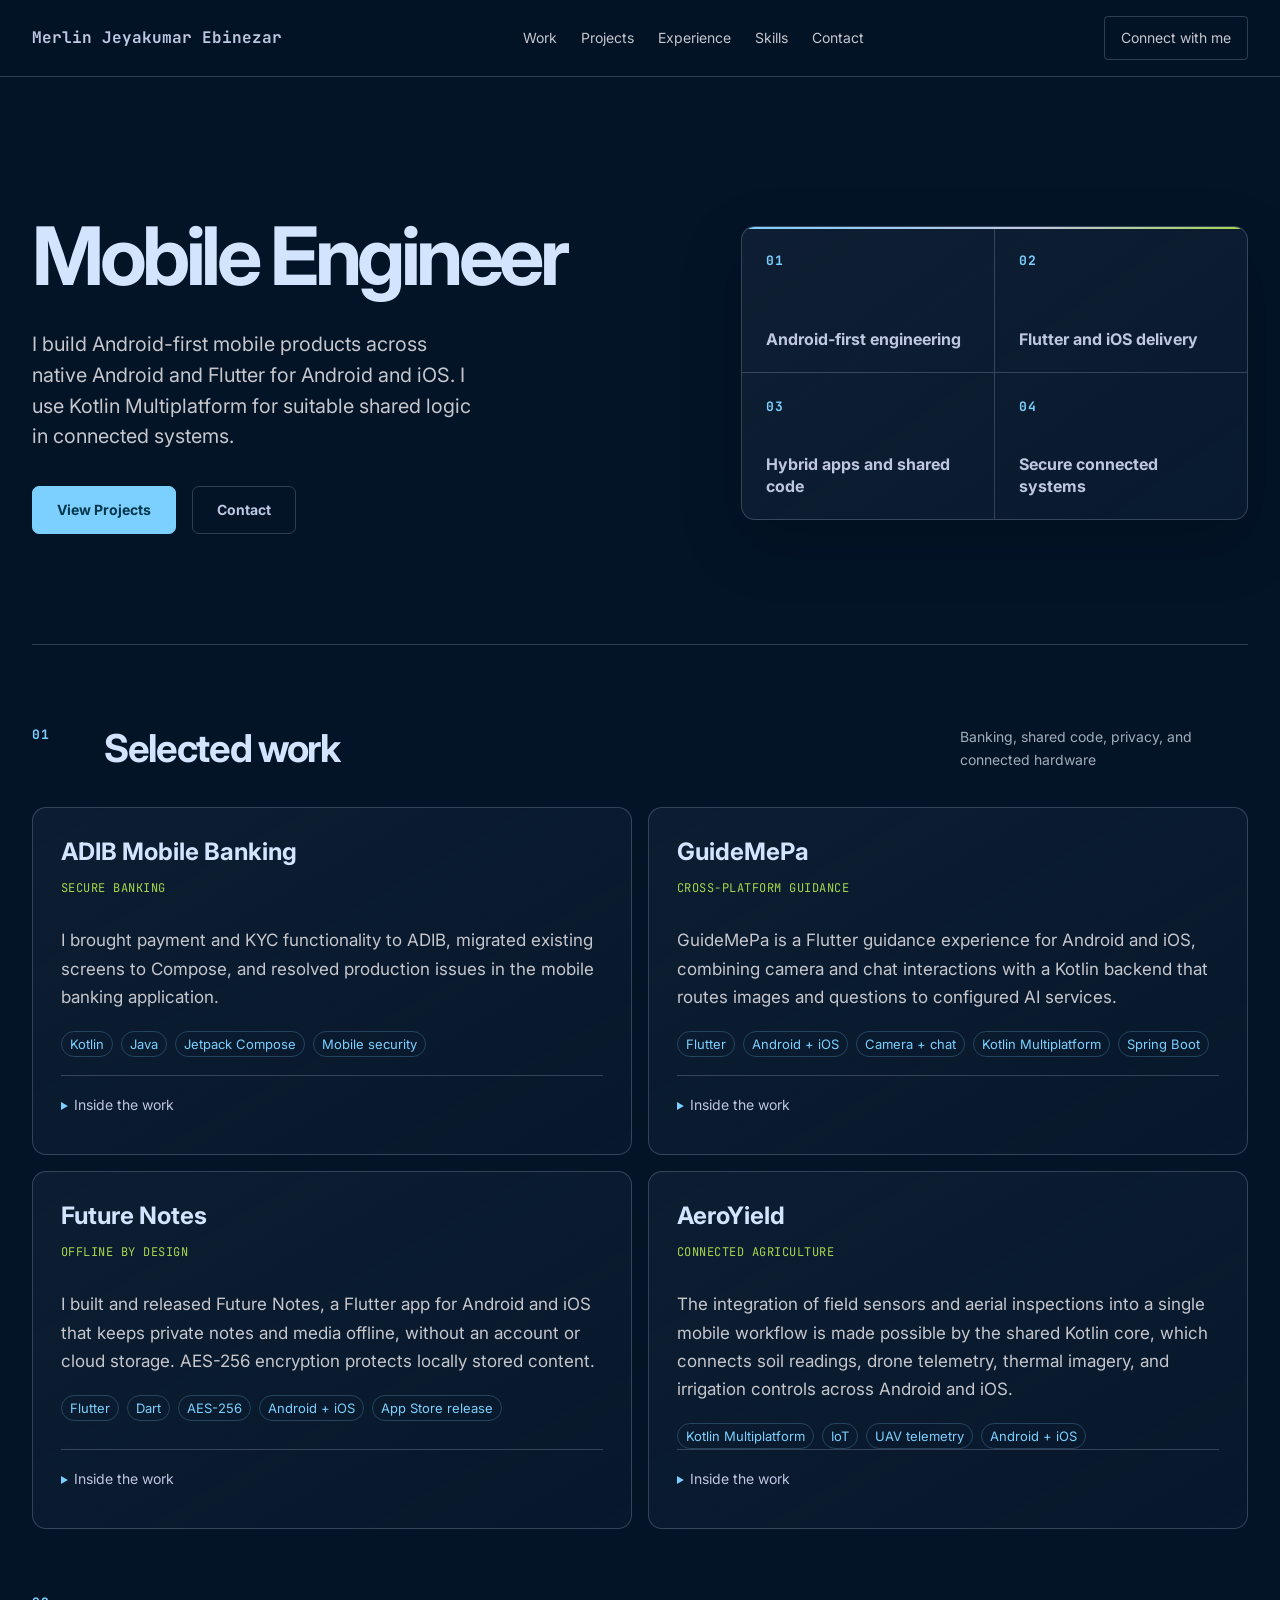
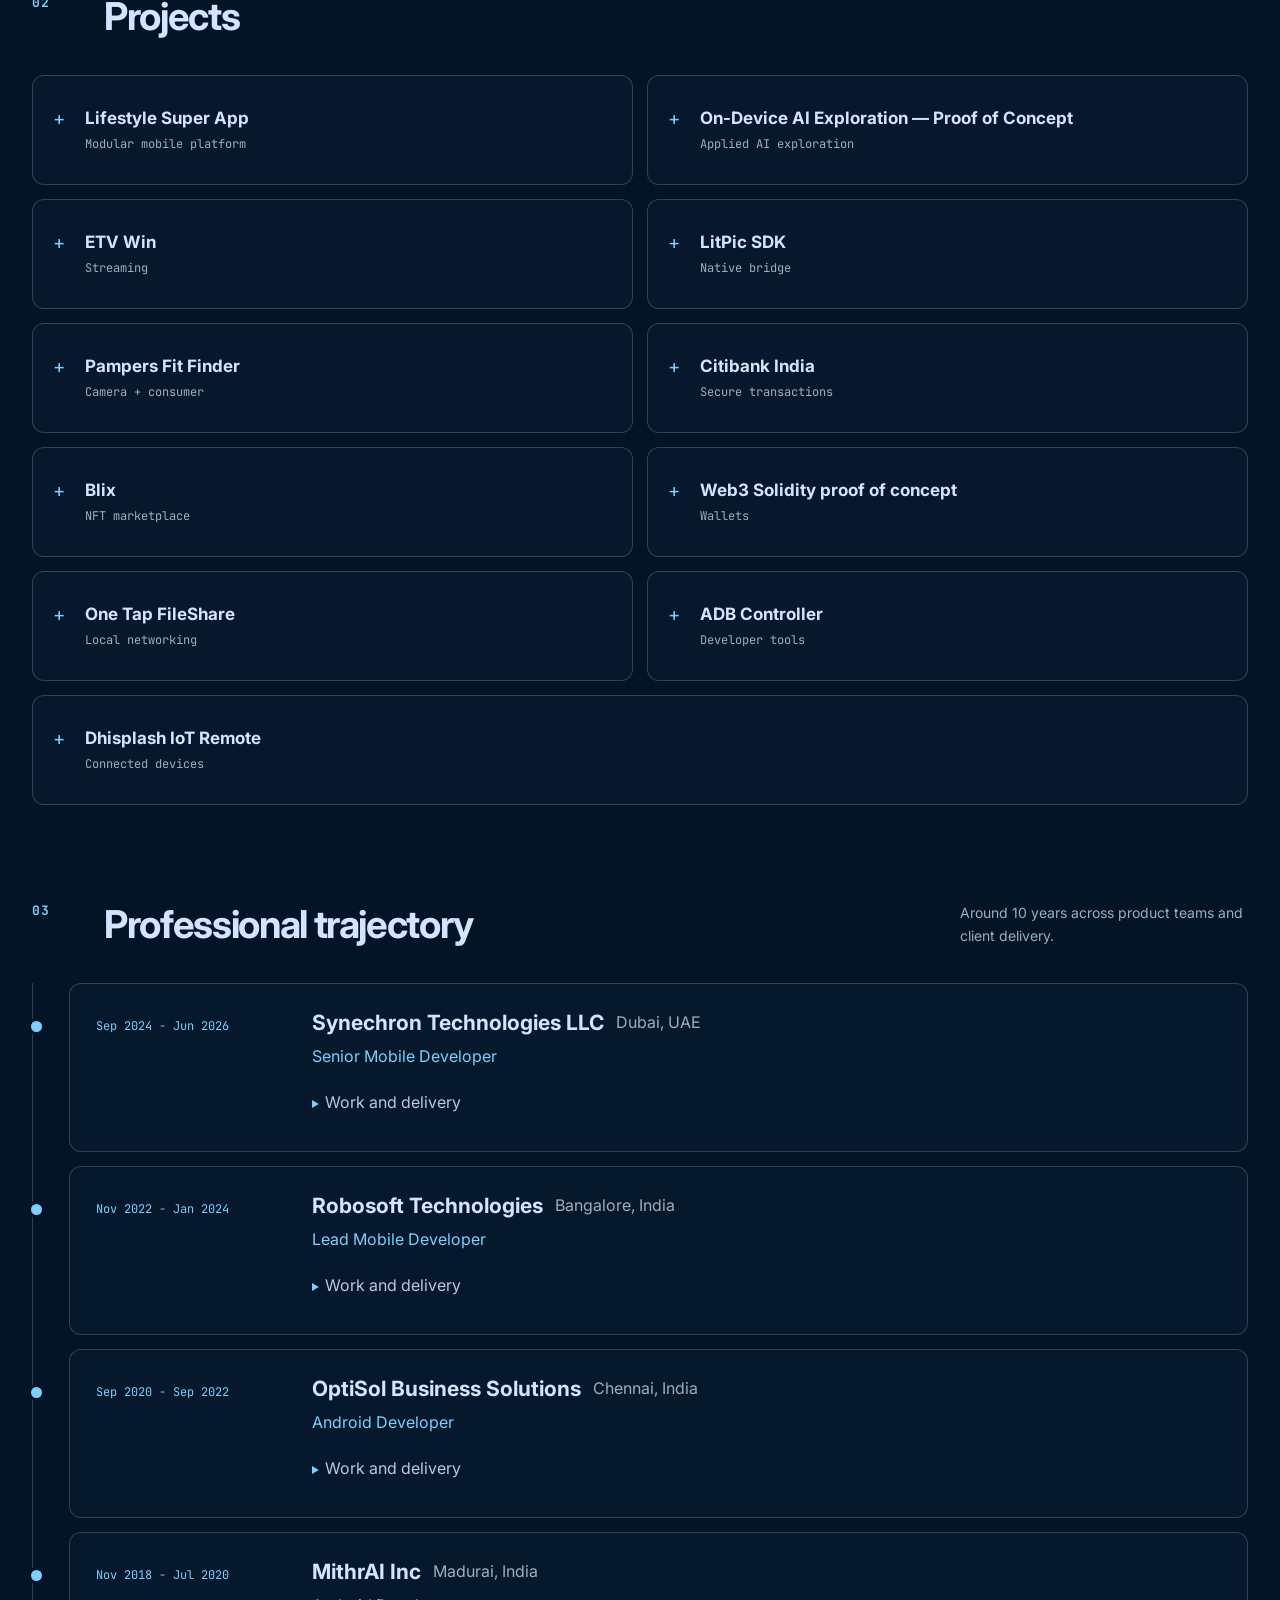
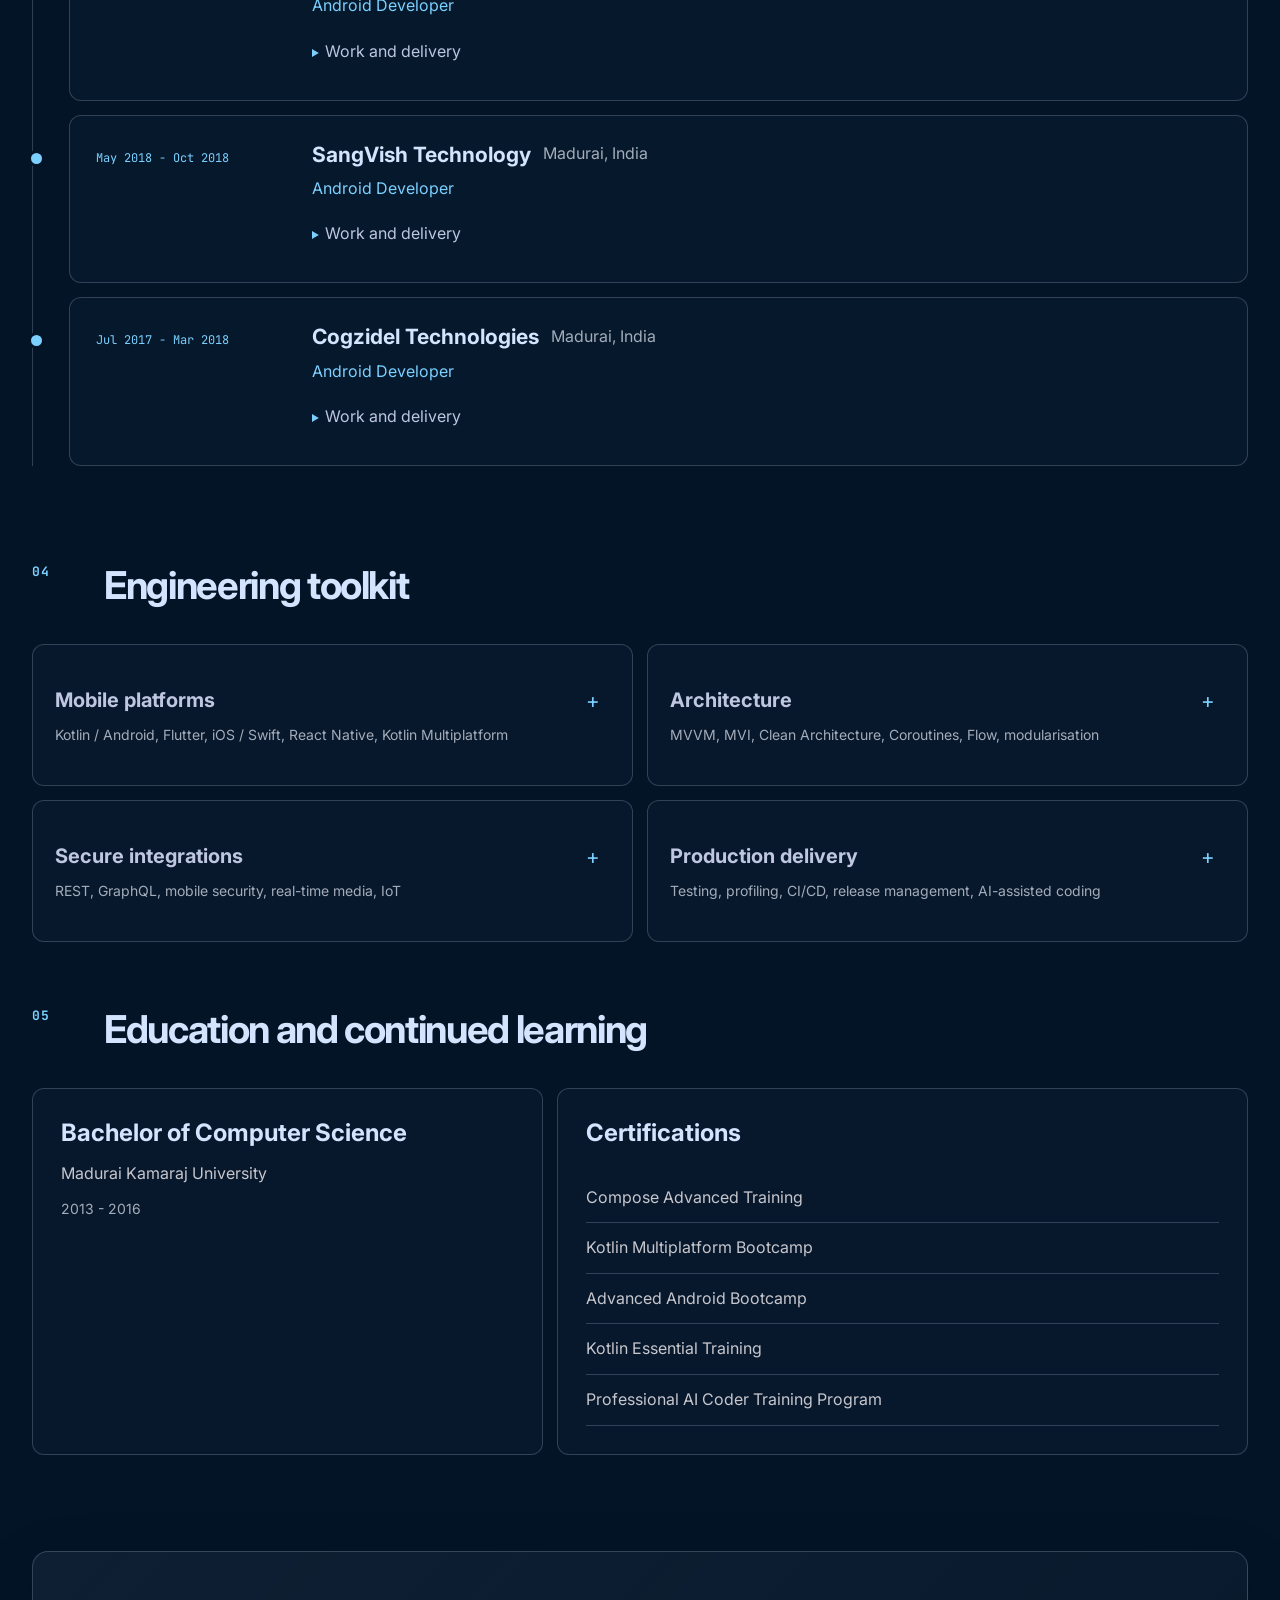
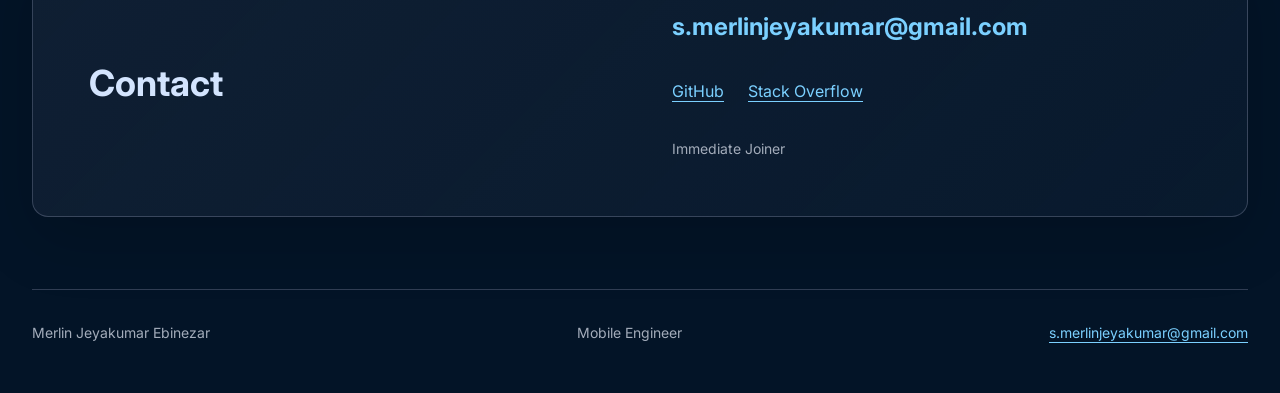
==== index.html @ ec5071bf "Update public email and KMP profile" ====
<!DOCTYPE html>
<html lang="en">
<head>
  <meta charset="UTF-8">
  <meta name="viewport" content="width=device-width, initial-scale=1.0">
  <meta name="description" content="Merlin Jeyakumar Ebinezar, Mobile Engineer. I build Android-first mobile products across native Android and Flutter for Android and iOS. I use Kotlin Multiplatform for suitable shared logic in connected systems.">
  <meta name="author" content="Merlin Jeyakumar Ebinezar">
  <meta property="og:type" content="profile">
  <meta property="og:title" content="Merlin Jeyakumar Ebinezar | Mobile Engineer">
  <meta property="og:description" content="Merlin Jeyakumar Ebinezar, Mobile Engineer. I build Android-first mobile products across native Android and Flutter for Android and iOS. I use Kotlin Multiplatform for suitable shared logic in connected systems.">
  <meta property="og:url" content="https://www.jeyk.dev/">
  <meta name="twitter:card" content="summary">
  <meta name="twitter:title" content="Merlin Jeyakumar Ebinezar | Mobile Engineer">
  <meta name="twitter:description" content="Merlin Jeyakumar Ebinezar, Mobile Engineer. I build Android-first mobile products across native Android and Flutter for Android and iOS. I use Kotlin Multiplatform for suitable shared logic in connected systems.">
  <link rel="canonical" href="https://www.jeyk.dev/">
  <title>Merlin Jeyakumar Ebinezar | Mobile Engineer</title>
  <script type="application/ld+json">
    {
      "@context": "https://schema.org",
      "@type": "Person",
      "name": "Merlin Jeyakumar Ebinezar",
      "jobTitle": "Mobile Engineer",
      "email": "mailto:s.merlinjeyakumar@gmail.com",
      "url": "https://www.jeyk.dev/",
      "sameAs": ["https://github.com/merlinJeyakumar"]
    }
  </script>
  <link rel="preconnect" href="https://fonts.googleapis.com">
  <link rel="preconnect" href="https://fonts.gstatic.com" crossorigin>
  <link href="https://fonts.googleapis.com/css2?family=Inter:wght@400;700&family=JetBrains+Mono:wght@400;700&display=swap" rel="stylesheet">
  <link rel="stylesheet" href="styles.css">
  <script src="site.js" defer></script>
</head>
<body>
  <a class="skip-link" href="#top">Skip to content</a>
  <header class="topbar">
    <div class="container topbar-inner">
      <a class="wordmark" href="#top" aria-label="Merlin Jeyakumar Ebinezar, home">Merlin Jeyakumar Ebinezar</a>
      <nav class="primary-nav" aria-label="Primary navigation">
        <a href="#systems">Work</a><a href="#more-work">Projects</a><a href="#work">Experience</a><a href="#skills">Skills</a><a href="#contact">Contact</a>
      </nav>
      <a class="nav-action" href="mailto:s.merlinjeyakumar@gmail.com">Connect with me</a>
      <details class="mobile-menu">
        <summary>Menu</summary>
        <nav aria-label="Mobile navigation">
          <a href="#systems">Work</a><a href="#more-work">Projects</a><a href="#work">Experience</a><a href="#skills">Skills</a><a href="#contact">Contact</a>
        </nav>
      </details>
    </div>
  </header>
  <main id="top" class="container">
    <section class="hero" aria-labelledby="hero-title">
      <div class="hero-copy" data-reveal>
        <h1 id="hero-title">Mobile Engineer</h1>
        <p class="lead" data-copy="hero">I build Android-first mobile products across native Android and Flutter for Android and iOS. I use Kotlin Multiplatform for suitable shared logic in connected systems.</p>
        <div class="hero-actions"><a class="button primary" href="#systems">View Projects</a><a class="button quiet" href="#contact">Contact</a></div>
      </div>
      <aside class="hero-rail" aria-label="Professional focus" data-reveal>
        <h2 class="sr-only">Professional focus</h2>
        <div class="focus-item"><span class="focus-index" aria-hidden="true">01</span><span>Android-first engineering</span></div>
        <div class="focus-item"><span class="focus-index" aria-hidden="true">02</span><span>Flutter and iOS delivery</span></div>
        <div class="focus-item"><span class="focus-index" aria-hidden="true">03</span><span>Hybrid apps and shared code</span></div>
        <div class="focus-item"><span class="focus-index" aria-hidden="true">04</span><span>Secure connected systems</span></div>
      </aside>
    </section>

    <section class="section" id="systems" aria-labelledby="selected-title">
      <div class="section-heading" data-reveal><span class="section-number" aria-hidden="true">01</span><div class="section-title"><h2 id="selected-title">Selected work</h2><p>Banking, shared code, privacy, and connected hardware</p></div></div>
      <div class="stories">
        <article class="story" id="adib" data-reveal>
          <div class="story-heading"><h3>ADIB Mobile Banking</h3><span class="project-kind">Secure banking</span></div>
          <div class="story-body">
            <p data-copy="adib">I brought payment and KYC functionality to ADIB, migrated existing screens to Compose, and resolved production issues in the mobile banking application.</p>
            <ul class="tags" aria-label="ADIB technologies"><li>Kotlin</li><li>Java</li><li>Jetpack Compose</li><li>Mobile security</li></ul>
            <details class="story-details"><summary>Inside the work</summary><div class="detail-body"><p data-copy="adibDetail">My responsibilities encompassed authentication, identity verification, crash analysis, memory investigation, device-specific debugging, code reviews and modularisation decisions, fixing build issues, and coordinating releases with product, QA, security, client teams.</p><p class="recognition">ADIB Alpha Squad Top Squad 2024/2025<br>Shield Award - Best Achiever</p></div></details>
          </div>
        </article>
        <article class="story" id="guidemepa" data-reveal>
          <div class="story-heading"><h3>GuideMePa</h3><span class="project-kind">Cross-platform guidance</span></div>
          <div class="story-body">
            <p data-copy="guide">GuideMePa is a Flutter guidance experience for Android and iOS, combining camera and chat interactions with a Kotlin backend that routes images and questions to configured AI services.</p>
            <ul class="tags" aria-label="GuideMePa technologies"><li>Flutter</li><li>Android + iOS</li><li>Camera + chat</li><li>Kotlin Multiplatform</li><li>Spring Boot</li></ul>
            <details class="story-details"><summary>Inside the work</summary><div class="detail-body"><p data-copy="guideDetail">The Flutter app supports camera and chat flows across Android and iOS. Kotlin Multiplatform is used for suitable shared logic, while Spring Boot services coordinate configured AI integrations.</p></div></details>
          </div>
        </article>
        <article class="story" id="future-notes" data-reveal>
          <div class="story-heading"><h3>Future Notes</h3><span class="project-kind">Offline by design</span></div>
          <div class="story-body">
            <p data-copy="notes">I built and released Future Notes, a Flutter app for Android and iOS that keeps private notes and media offline, without an account or cloud storage. AES-256 encryption protects locally stored content.</p>
            <ul class="tags" aria-label="Future Notes technologies"><li>Flutter</li><li>Dart</li><li>AES-256</li><li>Android + iOS</li><li>App Store release</li></ul>
            <details class="story-details"><summary>Inside the work</summary><div class="detail-body"><p data-copy="notesDetail">Future Notes was released through the App Store and keeps content on the device without cloud storage or sign-in. The work included Android and iOS builds, native integration, local data handling, and an encrypted-media experience for personal content.</p><a href="https://github.com/merlinJeyakumar/future-notes">View source</a></div></details>
          </div>
        </article>
        <article class="story" id="aeroyield" data-reveal>
          <div class="story-heading"><h3>AeroYield</h3><span class="project-kind">Connected agriculture</span></div>
          <div class="story-body">
            <p data-copy="aero">The integration of field sensors and aerial inspections into a single mobile workflow is made possible by the shared Kotlin core, which connects soil readings, drone telemetry, thermal imagery, and irrigation controls across Android and iOS.</p>
            <ul class="tags" aria-label="AeroYield technologies"><li>Kotlin Multiplatform</li><li>IoT</li><li>UAV telemetry</li><li>Android + iOS</li></ul>
            <details class="story-details"><summary>Inside the work</summary><div class="detail-body"><p data-copy="aeroDetail">I combined drone telemetry and field-sensor data into a shared mobile core that can be used for aerial inspections and irrigation controls.</p></div></details>
          </div>
        </article>
      </div>
    </section>

    <section class="section" id="more-work" aria-labelledby="more-title">
      <div class="section-heading" data-reveal><span class="section-number" aria-hidden="true">02</span><div class="section-title"><h2 id="more-title">Projects</h2></div></div>
      <div class="project-index" data-reveal>
        <details class="project-item"><summary><span class="project-name">Lifestyle Super App</span><span class="project-domain">Modular mobile platform</span></summary><div class="detail-body"><p data-copy="lifestyle">Built a modular Flutter super app spanning Payments, Rewards, Marketplace, KYC, Support, and AI journaling. The domains were kept separate so six teams could work and release independently, while corporate sign-in, biometric and two-step verification, and tiered KYC supported wallet journeys.</p></div></details>
        <details class="project-item"><summary><span class="project-name">On-Device AI Exploration — Proof of Concept</span><span class="project-domain">Applied AI exploration</span></summary><div class="detail-body"><p data-copy="onDeviceAi">Evaluated Android Gemma models through MediaPipe GenAI and explored Core ML for iOS chat assistance and speech-to-text use cases. Kept local-inference exploration separate from cloud-based AI integrations.</p></div></details>
        <details class="project-item"><summary><span class="project-name">ETV Win</span><span class="project-domain">Streaming</span></summary><div class="detail-body"><p data-copy="etv">Refactored legacy streaming modules into reusable architecture, led core Flutter delivery, and supported automated TestFlight and Google Play release paths alongside regression testing and post-release fixes.</p></div></details>
        <details class="project-item"><summary><span class="project-name">LitPic SDK</span><span class="project-domain">Native bridge</span></summary><div class="detail-body"><p data-copy="litpic">Integrated Java and Kotlin modules to enable media processing, bridge debugging, and release support for React Native, as well as camera and video capabilities.</p><p>Camera2, OpenGL, FFmpeg, MediaMuxer, ExoPlayer, and WebRTC.</p></div></details>
        <details class="project-item"><summary><span class="project-name">Pampers Fit Finder</span><span class="project-domain">Camera + consumer</span></summary><div class="detail-body"><p data-copy="pampers">I used GraphQL functionality, integrated camera scanning and image-processing flows with ML Kit, and provided support for unit, user interface (UI), and regression tests.</p></div></details>
        <details class="project-item"><summary><span class="project-name">Citibank India</span><span class="project-domain">Secure transactions</span></summary><div class="detail-body"><p data-copy="citibank">Focused on mobile hardening, transaction validation, encryption, biometrics, certificate pinning, and secure local storage.</p><p>AppDome Shield, SSL pinning, AES encryption, biometrics, and secure storage.</p></div></details>
        <details class="project-item"><summary><span class="project-name">Blix</span><span class="project-domain">NFT marketplace</span></summary><div class="detail-body"><p data-copy="blix">I designed image-to-NFT creation and wallet-connected marketplace capabilities on Polygon, along with application monitoring and production releases.</p><p>Camera2, ML Kit, MVVM, Firebase, in-app purchases, and Polygon.</p></div></details>
        <details class="project-item"><summary><span class="project-name">Web3 Solidity proof of concept</span><span class="project-domain">Wallets</span></summary><div class="detail-body"><p data-copy="web3">Built an Android proof of concept for wallet creation, connection, transfers, and Polygon NFT minting, verifying the communication between the app, wallet, network, &amp; smart contract.</p><p>Android, Kotlin, Solidity, MetaMask, Polygon, and Infura.</p><a href="https://github.com/merlinJeyakumar/NFT-Web3-Android">View source</a></div></details>
        <details class="project-item"><summary><span class="project-name">One Tap FileShare</span><span class="project-domain">Local networking</span></summary><div class="detail-body"><p data-copy="fileshare">Customized local-network file transfers for Android phones and TV devices, with connection setup, transfer-state feedback, and navigation for both screen types.</p><p>FTP server/client, Android, Android TV, file handling, and local networking.</p></div></details>
        <details class="project-item"><summary><span class="project-name">ADB Controller</span><span class="project-domain">Developer tools</span></summary><div class="detail-body"><p data-copy="adb">Built a desktop ADB controller with integrated QR pairing, network auto-discovery, and connection monitoring for Windows, macOS, and Android operating systems.</p><p>Kotlin, Compose, ADB, QR pairing, network discovery, and desktop packaging.</p><a href="https://github.com/merlinJeyakumar/Desktop-Adb-compose-kotlin">View source</a></div></details>
        <details class="project-item"><summary><span class="project-name">Dhisplash IoT Remote</span><span class="project-domain">Connected devices</span></summary><div class="detail-body"><p data-copy="dhisplash">Integrated mobile controls to smart devices through AWS IoT integration, local discovery, and remote commands, with a focus on connection handling and background reliability.</p><p>AWS IoT SDK, ESP32, BLE, TCP/IP and UDP discovery, Gson, and Firebase Performance.</p></div></details>
      </div>
    </section>

    <section class="section" id="work" aria-labelledby="career-title">
      <div class="section-heading" data-reveal><span class="section-number" aria-hidden="true">03</span><div class="section-title"><h2 id="career-title">Professional trajectory</h2><p>Around 10 years across product teams and client delivery.</p></div></div>
      <div class="timeline" data-reveal>
        <article class="role"><div class="role-date">Sep 2024 - Jun 2026</div><div class="role-main"><div class="employer-line"><h3>Synechron Technologies LLC</h3><span class="workplace">Dubai, UAE</span></div><p class="role-title">Senior Mobile Developer</p><details><summary>Work and delivery</summary><div class="detail-body"><p data-copy="synechron">Provided banking capabilities, migrated screens to Compose, investigated production issues, and aided developers in reviewing and making release decisions.</p><p>Project: Abu Dhabi Islamic Bank</p></div></details></div></article>
        <article class="role"><div class="role-date">Nov 2022 - Jan 2024</div><div class="role-main"><div class="employer-line"><h3>Robosoft Technologies</h3><span class="workplace">Bangalore, India</span></div><p class="role-title">Lead Mobile Developer</p><details><summary>Work and delivery</summary><div class="detail-body"><p data-copy="robosoft">Managed Android delivery across streaming and NFT workflows, while leading core Flutter delivery for ETV Win and coordinating release readiness with product, backend, and QA teams.</p><p>Projects: ETV Win OTT Streaming Platform and Blix NFT Marketplace</p></div></details></div></article>
        <article class="role"><div class="role-date">Sep 2020 - Sep 2022</div><div class="role-main"><div class="employer-line"><h3>OptiSol Business Solutions</h3><span class="workplace">Chennai, India</span></div><p class="role-title">Android Developer</p><details><summary>Work and delivery</summary><div class="detail-body"><p data-copy="optisol">Worked on mobile SDKs, camera and media features, React Native bridges, native integrations, and application security measures.</p></div></details></div></article>
        <article class="role"><div class="role-date">Nov 2018 - Jul 2020</div><div class="role-main"><div class="employer-line"><h3>MithrAI Inc</h3><span class="workplace">Madurai, India</span></div><p class="role-title">Android Developer</p><details><summary>Work and delivery</summary><div class="detail-body"><p data-copy="mithrai">Real-time media, local storage, and resilient background communication were integrated into Android products through communication and connected-device applications.</p></div></details></div></article>
        <article class="role"><div class="role-date">May 2018 - Oct 2018</div><div class="role-main"><div class="employer-line"><h3>SangVish Technology</h3><span class="workplace">Madurai, India</span></div><p class="role-title">Android Developer</p><details><summary>Work and delivery</summary><div class="detail-body"><p data-copy="sangvish">Delivered both marketplace and ride-booking capabilities, including live tracking, payment integration, offline sync, and improved image loading.</p></div></details></div></article>
        <article class="role"><div class="role-date">Jul 2017 - Mar 2018</div><div class="role-main"><div class="employer-line"><h3>Cogzidel Technologies</h3><span class="workplace">Madurai, India</span></div><p class="role-title">Android Developer</p><details><summary>Work and delivery</summary><div class="detail-body"><p data-copy="cogzidel">Built social and legal forums powered by Firebase, facilitating releases, offline data handling, and improved synchronisation.</p></div></details></div></article>
      </div>
    </section>

    <section class="section" id="skills" aria-labelledby="skills-title">
      <div class="section-heading" data-reveal><span class="section-number" aria-hidden="true">04</span><div class="section-title"><h2 id="skills-title">Engineering toolkit</h2></div></div>
      <div class="toolkit" id="stack" data-reveal>
        <details class="toolkit-row"><summary><span class="toolkit-name">Mobile platforms</span><span class="toolkit-terms">Kotlin / Android, Flutter, iOS / Swift, React Native, Kotlin Multiplatform</span></summary><div class="detail-body"><p data-copy="platforms">Native Android is my primary platform. I build Flutter applications for Android and iOS, including App Store release work, use React Native where native bridges are needed, and apply Kotlin Multiplatform for suitable shared mobile logic.</p><p>Dart, React Native bridge, Swift, SwiftUI, UIKit, Android Studio, and Xcode.</p></div></details>
        <details class="toolkit-row"><summary><span class="toolkit-name">Architecture</span><span class="toolkit-terms">MVVM, MVI, Clean Architecture, Coroutines, Flow, modularisation</span></summary><div class="detail-body"><p data-copy="architecture">I refactor established codebases, break down reusable business logic, and guide implementation choices through code reviews and technical discussions.</p><p>Hilt/Dagger, Room, SQLite, shared business logic, Kotlin Spring Boot, and code refactoring.</p></div></details>
        <details class="toolkit-row"><summary><span class="toolkit-name">Secure integrations</span><span class="toolkit-terms">REST, GraphQL, mobile security, real-time media, IoT</span></summary><div class="detail-body"><p data-copy="integrations">I integrate mobile experiences with banking services, real-time communication, AI providers, wallets, and connected hardware.</p><p>OAuth, SSL pinning, Android KeyStore, AES encryption, biometrics, AppDome, DexGuard, WebRTC, and Web3.</p></div></details>
        <details class="toolkit-row"><summary><span class="toolkit-name">Production delivery</span><span class="toolkit-terms">Testing, profiling, CI/CD, release management, AI-assisted coding</span></summary><div class="detail-body"><p data-copy="delivery">Using AI-assisted tools with code review, I follow features through testing, profiling, release validation, production investigation, hotfixes, and rollback support.</p><p>JUnit, Mockito, Espresso, Kakao, regression testing, Gradle, Bazel, Fastlane, GitHub CI, Play Console, feature flags, and trunk-based development.</p></div></details>
      </div>
    </section>

    <section class="section" id="education" aria-labelledby="education-title">
      <div class="section-heading" data-reveal><span class="section-number" aria-hidden="true">05</span><div class="section-title"><h2 id="education-title">Education and continued learning</h2></div></div>
      <div class="credentials" data-reveal>
        <div class="degree"><h3>Bachelor of Computer Science</h3><p>Madurai Kamaraj University</p><small>2013 - 2016</small></div>
        <div class="certifications"><h3>Certifications</h3><ul><li>Compose Advanced Training</li><li>Kotlin Multiplatform Bootcamp</li><li>Advanced Android Bootcamp</li><li>Kotlin Essential Training</li><li>Professional AI Coder Training Program</li></ul></div>
      </div>
    </section>

    <section class="section" id="contact" aria-labelledby="contact-title">
      <div class="contact-panel" data-reveal>
        <div class="contact-copy"><h2 id="contact-title">Contact</h2></div>
        <div class="contact-links"><a class="contact-email" href="mailto:s.merlinjeyakumar@gmail.com">s.merlinjeyakumar@gmail.com</a><div class="profile-links"><a href="https://github.com/merlinJeyakumar">GitHub</a><a href="https://stackoverflow.com/users/10110990/merlin-jeyakumar">Stack Overflow</a></div><p class="availability">Immediate Joiner</p></div>
      </div>
    </section>
  </main>
  <footer class="site-footer container"><span>Merlin Jeyakumar Ebinezar</span><span>Mobile Engineer</span><a href="mailto:s.merlinjeyakumar@gmail.com">s.merlinjeyakumar@gmail.com</a></footer>
</body>
</html>
---- styles.css ----
/* Hallmark · redesign: full (selected sections) · genre: modern-minimal · theme: retained portfolio brand · shape: Long Document · hero: Banner · job: hire · imagery: real system diagram · v2.0.0 */
/* Hallmark · pre-emit critique: P4 H4 E4 S5 R4 V3 · weakest: V, retain the approved brand while replacing repeated card grids with story rows and a project index */
/* Hallmark · waive 1 · the existing portfolio uses Inter as its display face · The user explicitly requested preserving this portfolio's visual identity */
/* Hallmark · waive 49b · the full public name is a real phrase and wraps to two lines on narrow phones · Keeping Merlin Jeyakumar Ebinezar readable is more important than shortening the name */
/* Hallmark · waive 78 · this is a Long Document with inline project and career headings · Restrained portfolio section headings preserve the user's approved scale */
/* Hallmark · finish-review: subagent · 3 findings · 3 resolved · mobile diagram reflow, visible project domains, varied section rhythm */
:root {
  --background: #031427; --surface-low: #0b1c30; --surface: #102034; --surface-high: #1b2b3f;
  --text: #d3e4fe; --muted: #c6c6cd; --dim: #a3acba; --line: #45464d;
  --primary: #bec6e0; --secondary: #7bd0ff; --tertiary: #a4d64c; --button-text: #00354a;
  --glass: rgba(11, 28, 48, 0.86); --rule: rgba(190, 198, 224, 0.24); --selection: rgba(123, 208, 255, 0.25);
  --font-body: Inter, system-ui, -apple-system, BlinkMacSystemFont, "Segoe UI", sans-serif; --font-mono: "JetBrains Mono", monospace;
  --space-xs: 8px; --space-sm: 12px; --space-md: 16px; --space-lg: 24px; --space-xl: 32px;
  --space-2xl: 48px; --space-3xl: 64px; --space-4xl: 96px; --space-section: 128px; --space-lead-in: 72px;
  --container: 1280px; --radius: 6px; --color-focus: #a4d64c; --color-accent-ink: #00354a; --z-sticky-nav: 300;
  --motion-fast: 140ms; --motion-standard: 260ms; --motion-emphasis: 420ms; --ease-out: cubic-bezier(.2, 0, 0, 1);
  color-scheme: dark;
}
* { box-sizing: border-box; }
html { overflow-x: clip; scroll-behavior: smooth; scroll-padding-top: 112px; }
body { overflow-x: clip; margin: 0; background: var(--background); color: var(--text); font-family: var(--font-body); font-size: 16px; line-height: 1.6; font-synthesis: none; scrollbar-color: var(--line) var(--background); caret-color: var(--secondary); }
::selection { background: var(--selection); color: var(--text); }
a { color: var(--secondary); text-underline-offset: 4px; }
a:hover { color: var(--tertiary); }
a:active, summary:active { opacity: 0.8; }
:is(a, button, summary):focus-visible { outline: 2px solid var(--color-focus); outline-offset: 6px; border-radius: 2px; }
h1, h2, h3, p, figure, dl, dd { margin: 0; }
h1, h2, h3 { min-width: 0; overflow-wrap: break-word; text-wrap: balance; color: var(--text); font-weight: 700; letter-spacing: 0; }
h1 { font-size: 56px; line-height: 1.1; max-width: 14ch; }
h2 { font-size: 36px; line-height: 1.2; max-width: 25ch; }
h3 { font-size: 24px; line-height: 1.3; }
p { max-width: 65ch; text-wrap: pretty; }
ul { padding-left: var(--space-lg); }
small { font-size: 14px; }
.container { width: min(var(--container), calc(100% - 64px)); margin-inline: auto; }
.skip-link { position: fixed; top: var(--space-md); left: var(--space-md); z-index: 500; padding: var(--space-sm) var(--space-md); background: var(--surface-high); color: var(--text); transform: translateY(-160%); }
.skip-link:focus-visible { transform: none; }
.topbar { position: sticky; top: 0; z-index: var(--z-sticky-nav); background: var(--glass); backdrop-filter: blur(14px); border-bottom: 1px solid var(--rule); }
.topbar-inner { min-height: 88px; display: flex; align-items: center; justify-content: space-between; gap: var(--space-lg); }
.wordmark { max-width: 29ch; color: var(--primary); font-family: var(--font-mono); font-size: 16px; line-height: 1.45; font-weight: 700; text-decoration: none; }
.primary-nav { display: flex; gap: var(--space-lg); align-items: center; }
.primary-nav a, .nav-action { font-size: 14px; color: var(--muted); text-decoration: none; white-space: nowrap; }
.primary-nav a { display: inline-flex; align-items: center; min-height: 44px; }
.primary-nav a:hover, .nav-action:hover { color: var(--secondary); }
.nav-action { min-height: 44px; display: inline-flex; align-items: center; padding-inline: var(--space-md); border: 1px solid var(--rule); border-radius: 4px; }
.mobile-menu { display: none; position: relative; }
.mobile-menu summary { min-height: 48px; display: flex; align-items: center; cursor: pointer; color: var(--secondary); }
.mobile-menu nav { position: absolute; right: 0; top: 100%; min-width: 200px; padding: var(--space-sm); background: var(--surface); border: 1px solid var(--rule); border-radius: var(--radius); }
.mobile-menu nav a { display: flex; align-items: center; min-height: 48px; padding-inline: var(--space-sm); text-decoration: none; }
.hero { display: flex; align-items: flex-end; gap: var(--space-3xl); padding-block: var(--space-3xl) var(--space-2xl); }
.hero-copy { flex: 1 1 560px; min-width: 0; }
.lead { margin-top: var(--space-lg); font-size: 20px; line-height: 1.6; color: var(--muted); max-width: 42ch; }
.hero-actions { display: flex; flex-wrap: wrap; gap: var(--space-md); margin-top: var(--space-xl); }
.button { min-height: 48px; display: inline-flex; align-items: center; justify-content: center; padding-inline: var(--space-lg); border: 1px solid var(--secondary); border-radius: 4px; text-decoration: none; font-weight: 700; font-size: 14px; white-space: nowrap; }
.button.primary { color: var(--button-text); background: var(--secondary); }
.button.primary:hover { background: var(--primary); border-color: var(--primary); }
.button.quiet { border-color: var(--rule); color: var(--primary); }
.button.quiet:hover { border-color: var(--secondary); color: var(--secondary); }
.section { padding-block: var(--space-3xl) var(--space-4xl); }
.hero + .section { padding-top: var(--space-lead-in); }
.section + .section { padding-top: var(--space-section); }
#systems { padding-bottom: var(--space-3xl); }
#more-work { padding-top: var(--space-3xl); padding-bottom: var(--space-2xl); }
#work { padding-top: var(--space-4xl); padding-bottom: var(--space-3xl); }
#skills { padding-top: var(--space-4xl); padding-bottom: var(--space-2xl); }
#education { padding-top: var(--space-3xl); padding-bottom: var(--space-xl); }
#contact { padding-top: var(--space-4xl); padding-bottom: var(--space-3xl); }
.section-heading { display: flex; align-items: baseline; justify-content: space-between; gap: var(--space-xl); margin-bottom: var(--space-2xl); }
.section-heading > p { color: var(--dim); font-size: 14px; max-width: 32ch; }
.stories { border-top: 1px solid var(--rule); }
.story { display: flex; gap: var(--space-2xl); padding-block: var(--space-2xl); border-bottom: 1px solid var(--rule); min-height: 264px; }
.story-heading { flex: 0 0 29%; min-width: 0; }
.project-kind { display: block; margin-top: var(--space-sm); color: var(--dim); font-size: 14px; }
.story-body { flex: 1; min-width: 0; }
.story-body > p { color: var(--muted); font-size: 18px; }
.tags { display: flex; flex-wrap: wrap; gap: var(--space-xs) var(--space-lg); margin: var(--space-lg) 0 0; padding: 0; list-style: none; }
.tags li { color: var(--secondary); font-size: 16px; }
.story-details { margin-top: var(--space-md); }
summary { cursor: pointer; color: var(--primary); font-size: 16px; min-height: 44px; padding-block: var(--space-xs); }
summary::marker { color: var(--secondary); font-size: 12px; }
summary:hover { color: var(--secondary); }
.detail-body { padding-block: var(--space-md) var(--space-xs); color: var(--muted); }
.detail-body p + p { margin-top: var(--space-md); }
.detail-body a { display: inline-flex; align-items: center; min-height: 44px; margin-top: var(--space-sm); }
.recognition { color: var(--tertiary); font-size: 14px; }
.project-index { border-top: 1px solid var(--rule); }
.project-item { border-bottom: 1px solid var(--rule); }
.project-item > summary { min-height: 72px; padding-block: var(--space-lg); }
.project-name { margin-left: var(--space-sm); font-weight: 700; }
.project-domain { float: right; color: var(--dim); font-size: 14px; margin-left: var(--space-md); }
.project-item .detail-body { padding: 0 var(--space-xl) var(--space-lg); }
.timeline { border-left: 1px solid var(--rule); padding-left: var(--space-xl); }
.role { display: flex; gap: var(--space-xl); padding-block: var(--space-xl); position: relative; }
.role::before { content: ""; position: absolute; left: -37px; top: 42px; width: 8px; height: 8px; background: var(--secondary); border: 2px solid var(--background); }
.role + .role { border-top: 1px solid var(--rule); }
.role-date { flex: 0 0 176px; font-family: var(--font-mono); font-size: 14px; color: var(--dim); padding-top: var(--space-xs); }
.role-main { flex: 1; min-width: 0; }
.role h3 { font-size: 22px; }
.employer-line { display: flex; flex-wrap: wrap; align-items: center; gap: var(--space-sm); }
.workplace { color: var(--dim); font-size: 16px; font-weight: 400; }
.role-title { color: var(--secondary); margin-top: var(--space-xs); }
.role details { margin-top: var(--space-sm); }
.role .detail-body { padding-top: var(--space-xs); }
.toolkit { border-top: 1px solid var(--rule); }
.toolkit-row { padding-block: var(--space-xl); border-bottom: 1px solid var(--rule); }
.toolkit-row > summary { display: flex; align-items: center; justify-content: space-between; gap: var(--space-xl); list-style: none; }
.toolkit-row > summary::after { content: "+"; font-size: 24px; color: var(--secondary); }
.toolkit-row[open] > summary::after { content: "−"; }
.toolkit-name { flex: 0 0 28%; font-size: 22px; font-weight: 700; }
.toolkit-terms { flex: 1; color: var(--dim); font-size: 16px; text-align: right; }
.credentials { display: flex; gap: var(--space-3xl); align-items: flex-start; }
.degree { flex: 0 0 35%; }
.degree h3 { margin-bottom: var(--space-sm); }
.degree p { color: var(--muted); }
.degree small { display: block; margin-top: var(--space-sm); color: var(--dim); }
.certifications { flex: 1; min-width: 0; }
.certifications h3 { margin-bottom: var(--space-lg); }
.certifications ul { padding: 0; margin: 0; list-style: none; }
.certifications li { padding-block: var(--space-sm); border-bottom: 1px solid var(--rule); color: var(--muted); }
.certifications details { margin-top: var(--space-lg); }
.contact-panel { display: flex; justify-content: space-between; align-items: center; gap: var(--space-3xl); padding-block: var(--space-3xl); border-block: 1px solid var(--rule); }
.contact-copy { flex: 1; }
.contact-copy p { color: var(--muted); margin-top: var(--space-lg); }
.contact-links { flex: 1; min-width: 0; }
.contact-email { display: inline-block; color: var(--secondary); font-size: 24px; font-weight: 700; text-decoration: none; overflow-wrap: anywhere; }
.profile-links { display: flex; flex-wrap: wrap; align-items: center; gap: var(--space-lg); margin-top: var(--space-lg); }
.profile-links a { min-height: 44px; display: inline-flex; align-items: center; font-size: 16px; white-space: nowrap; }
.availability { color: var(--dim); font-size: 14px; margin-top: var(--space-lg); }
.site-footer { display: flex; align-items: center; justify-content: space-between; flex-wrap: wrap; gap: var(--space-md); padding-block: var(--space-xl) var(--space-2xl); color: var(--dim); font-size: 14px; }
.site-footer a { white-space: nowrap; }
@media (max-width: 1100px) { .primary-nav { gap: var(--space-md); } .nav-action { display: none; } }
@media (max-width: 959px) {
  .container { width: min(var(--container), calc(100% - 48px)); }
  .primary-nav, .nav-action { display: none; } .mobile-menu { display: block; }
  .hero { flex-direction: column; align-items: stretch; gap: var(--space-2xl); min-height: auto; padding-block: var(--space-3xl); }
  .hero-copy { flex: auto; }
  .story { gap: var(--space-xl); } .story-heading { flex-basis: 28%; }
  .role { gap: var(--space-lg); } .role-date { flex-basis: 152px; }
  .employer-line { flex-direction: column; align-items: flex-start; gap: var(--space-xs); }
}
@media (max-width: 600px) {
  .container { width: calc(100% - 32px); }
  .topbar-inner { min-height: 80px; gap: var(--space-md); } .wordmark { max-width: 23ch; font-size: 14px; }
  h1 { font-size: 40px; } h2 { font-size: 28px; } h3 { font-size: 23px; }
  .lead, .story-body > p { font-size: 16px; }
  .hero { padding-block: var(--space-2xl); gap: var(--space-xl); }
  .section { padding-block: var(--space-2xl) var(--space-3xl); } .section + .section { padding-top: var(--space-3xl); }
  .hero + .section { padding-top: var(--space-lg); }
  .section-heading { flex-direction: column; align-items: flex-start; gap: var(--space-md); margin-bottom: var(--space-xl); }
  .story { flex-direction: column; gap: var(--space-lg); padding-block: var(--space-xl); min-height: 0; } .story-heading { flex: auto; }
  .tags { gap: var(--space-xs) var(--space-md); }
  .project-item > summary { padding-block: var(--space-md); } .project-name { margin-left: var(--space-xs); }
  .project-domain { display: block; float: none; margin: var(--space-xs) 0 0 var(--space-lg); }
  .project-item .detail-body { padding-inline: var(--space-sm); }
  .timeline { padding-left: var(--space-lg); } .role { flex-direction: column; gap: var(--space-sm); } .role-date { flex: auto; padding: 0; }
  .role::before { left: -29px; top: 38px; } .role h3 { font-size: 21px; }
  .toolkit-row > summary { position: relative; flex-direction: column; align-items: flex-start; gap: var(--space-sm); padding-right: var(--space-xl); }
  .toolkit-name { flex: auto; }
  .toolkit-terms { text-align: left; }
  .toolkit-row > summary::after { position: absolute; right: 0; top: 0; }
  .credentials { flex-direction: column; gap: var(--space-2xl); } .degree, .certifications { flex: auto; width: 100%; }
  .contact-panel { flex-direction: column; align-items: stretch; gap: var(--space-xl); } .contact-email { font-size: 22px; }
  .site-footer { flex-direction: column; align-items: flex-start; }
  #systems { padding-bottom: var(--space-xl); }
  #more-work, #work, #skills, #education, #contact { padding-top: var(--space-3xl); padding-bottom: var(--space-2xl); }
}
@media (prefers-reduced-motion: reduce) { html { scroll-behavior: auto; } *, *::before, *::after { animation: none !important; transition: none !important; } }

/* Recruiter-first editorial composition: structured around verified work, not a generic visual. */
.sr-only { position: absolute; width: 1px; height: 1px; padding: 0; margin: -1px; overflow: hidden; clip: rect(0, 0, 0, 0); white-space: nowrap; border: 0; }
body { background: radial-gradient(circle at 86% -12%, rgba(123, 208, 255, 0.12), transparent 29rem), var(--background); }
.topbar { background: rgba(3, 20, 39, 0.91); }
.topbar-inner { min-height: 76px; }
.primary-nav a { position: relative; transition: color var(--motion-fast) var(--ease-out); }
.primary-nav a::after { content: ""; position: absolute; right: 0; bottom: 9px; left: 0; height: 1px; background: var(--secondary); transform: scaleX(0); transform-origin: left; transition: transform var(--motion-fast) var(--ease-out); }
.primary-nav a:hover::after { transform: scaleX(1); }
.nav-action, .button { transition: border-color var(--motion-fast) var(--ease-out), background-color var(--motion-fast) var(--ease-out), color var(--motion-fast) var(--ease-out), transform var(--motion-fast) var(--ease-out); }

.hero { display: grid; grid-template-columns: minmax(0, 1.1fr) minmax(320px, 0.9fr); align-items: center; gap: clamp(32px, 7vw, 104px); min-height: 568px; padding-block: clamp(72px, 9vw, 140px) clamp(64px, 7vw, 112px); position: relative; border-bottom: 1px solid var(--rule); }
.hero-copy { flex: none; max-width: 780px; }
.hero h1 { max-width: 11ch; font-size: clamp(48px, 6.3vw, 92px); letter-spacing: -0.055em; }
.lead { max-width: 37ch; margin-top: 28px; font-size: clamp(18px, 1.55vw, 23px); line-height: 1.55; }
.hero-actions { margin-top: 34px; }
.button { border-radius: 7px; }
.button:active { transform: translateY(1px); transition-duration: 120ms; }
.hero-rail { display: grid; grid-template-columns: repeat(2, minmax(0, 1fr)); overflow: hidden; background: linear-gradient(145deg, rgba(16, 32, 52, 0.92), rgba(11, 28, 48, 0.78)); border: 1px solid var(--rule); border-radius: 14px; box-shadow: 0 22px 64px rgba(0, 0, 0, 0.18); position: relative; }
.hero-rail::before { content: ""; position: absolute; top: 0; right: 0; left: 0; height: 2px; background: linear-gradient(90deg, var(--secondary), var(--primary) 58%, var(--tertiary)); }
.focus-item { min-height: 146px; display: grid; align-content: space-between; gap: var(--space-lg); padding: 25px 24px 22px; border-right: 1px solid var(--rule); border-bottom: 1px solid var(--rule); color: var(--primary); font-size: 16px; font-weight: 700; line-height: 1.4; }
.focus-item:nth-child(2n + 1) { border-right: 0; }
.focus-item:nth-last-child(-n + 2) { border-bottom: 0; }
.focus-index, .section-number { color: var(--secondary); font-family: var(--font-mono); font-size: 13px; font-weight: 700; letter-spacing: 0.08em; }

.section { padding-block: 96px; }
.hero + .section { padding-top: 80px; }
.section + .section { padding-top: 112px; }
#systems, #more-work, #work, #skills, #education, #contact { padding-bottom: 0; }
.section-heading { display: grid; grid-template-columns: 48px minmax(0, 1fr); align-items: start; gap: var(--space-lg); margin-bottom: 36px; }
.section-title { display: grid; grid-template-columns: minmax(0, 1fr) minmax(180px, 0.42fr); align-items: end; gap: var(--space-xl); }
.section-title > p { color: var(--dim); font-size: 14px; max-width: 32ch; justify-self: end; }
.section-title h2 { font-size: clamp(30px, 3vw, 44px); letter-spacing: -0.035em; }

.stories { display: grid; grid-template-columns: repeat(2, minmax(0, 1fr)); gap: 16px; border-top: 0; }
.story { display: flex; flex-direction: column; gap: 28px; min-height: 348px; padding: 28px; border: 1px solid var(--rule); border-radius: 14px; background: linear-gradient(150deg, rgba(16, 32, 52, 0.82), rgba(11, 28, 48, 0.54)); }
.story-heading { flex: none; }
.story-body { display: flex; flex: 1; flex-direction: column; }
.story-body > p { color: var(--muted); font-size: 17px; line-height: 1.65; }
.project-kind { color: var(--tertiary); font-family: var(--font-mono); font-size: 12px; letter-spacing: 0.04em; text-transform: uppercase; }
.tags { margin-top: 20px; gap: 8px; }
.tags li { padding: 3px 8px; border: 1px solid rgba(123, 208, 255, 0.23); border-radius: 999px; color: var(--secondary); font-size: 13px; line-height: 1.4; }
.story-details { margin-top: auto; padding-top: 18px; border-top: 1px solid var(--rule); }
.story-details summary { min-height: 32px; padding: 0; font-size: 14px; }

.project-index { display: grid; grid-template-columns: repeat(2, minmax(0, 1fr)); align-items: start; gap: 14px; border-top: 0; }
.project-item { overflow: hidden; border: 1px solid var(--rule); border-radius: 12px; background: rgba(11, 28, 48, 0.64); }
.project-item > summary { display: grid; grid-template-columns: 20px minmax(0, 1fr); align-content: center; column-gap: 12px; min-height: 108px; padding: 21px 20px; list-style: none; }
.project-item > summary::-webkit-details-marker, .toolkit-row > summary::-webkit-details-marker { display: none; }
.project-item > summary::before { content: "+"; grid-row: 1 / span 2; align-self: start; color: var(--secondary); font-size: 19px; font-weight: 400; line-height: 1.25; }
.project-item[open] > summary::before { content: "−"; }
.project-name { grid-column: 2; margin-left: 0; color: var(--text); font-size: 17px; line-height: 1.35; }
.project-domain { display: block; float: none; grid-column: 2; margin: 6px 0 0; color: var(--dim); font-family: var(--font-mono); font-size: 12px; line-height: 1.45; }
.project-item .detail-body { padding: 0 20px 20px 52px; color: var(--muted); }
.project-item:last-child { grid-column: 1 / -1; }

.timeline { display: grid; gap: 14px; border-left: 1px solid var(--rule); padding-left: 36px; }
.role { display: grid; grid-template-columns: 184px minmax(0, 1fr); gap: var(--space-xl); padding: 25px 26px; border: 1px solid var(--rule); border-radius: 12px; background: rgba(11, 28, 48, 0.54); }
.role + .role { border-top: 1px solid var(--rule); }
.role::before { left: -42px; top: 34px; width: 11px; height: 11px; border: 3px solid var(--background); border-radius: 50%; }
.role-date { color: var(--secondary); font-size: 12px; line-height: 1.55; }
.role h3 { font-size: 21px; }

.toolkit { display: grid; grid-template-columns: repeat(2, minmax(0, 1fr)); gap: 14px; border-top: 0; }
.toolkit-row { overflow: hidden; min-height: 140px; padding: 0; border: 1px solid var(--rule); border-radius: 12px; background: rgba(11, 28, 48, 0.64); }
.toolkit-row > summary { display: grid; grid-template-columns: minmax(0, 1fr) 24px; align-content: center; gap: 8px 16px; min-height: 140px; padding: 22px; list-style: none; }
.toolkit-row > summary::after { grid-column: 2; grid-row: 1 / span 2; align-self: start; font-size: 21px; }
.toolkit-name { flex: none; font-size: 20px; }
.toolkit-terms { grid-column: 1; flex: none; color: var(--dim); font-size: 14px; text-align: left; }
.toolkit-row .detail-body { padding: 0 22px 22px; }

.credentials { display: grid; grid-template-columns: minmax(0, 0.85fr) minmax(0, 1.15fr); gap: 14px; }
.degree, .certifications { min-height: 100%; padding: 28px; border: 1px solid var(--rule); border-radius: 12px; background: rgba(11, 28, 48, 0.64); }
.degree, .certifications { flex: none; }
.contact-panel { padding: clamp(28px, 5vw, 56px); border: 1px solid var(--rule); border-radius: 16px; background: linear-gradient(135deg, rgba(16, 32, 52, 0.94), rgba(11, 28, 48, 0.74)); box-shadow: 0 22px 64px rgba(0, 0, 0, 0.16); }
.site-footer { margin-top: 72px; border-top: 1px solid var(--rule); }

@media (hover: hover) and (pointer: fine) {
  .story, .project-item, .toolkit-row, .role, .degree, .certifications, .contact-panel { transition: transform var(--motion-standard) var(--ease-out), border-color var(--motion-fast) var(--ease-out), background-color var(--motion-fast) var(--ease-out), box-shadow var(--motion-standard) var(--ease-out); }
  .story:hover, .project-item:hover, .toolkit-row:hover, .role:hover, .degree:hover, .certifications:hover { transform: translateY(-2px); border-color: rgba(123, 208, 255, 0.52); background-color: rgba(16, 32, 52, 0.92); }
  .contact-panel:hover { border-color: rgba(123, 208, 255, 0.45); }
}

@keyframes reveal-up {
  from { transform: translateY(10px); }
  to { transform: translateY(0); }
}
@media (prefers-reduced-motion: no-preference) {
  [data-reveal].reveal-play { animation: reveal-up var(--motion-standard) var(--ease-out) both; animation-delay: var(--reveal-delay, 0ms); }
}

@media (max-width: 959px) {
  .hero { grid-template-columns: 1fr; min-height: 0; gap: 38px; padding-block: 80px; }
  .hero-copy { max-width: 720px; }
  .hero-rail { max-width: 680px; }
  .section { padding-block: 76px; }
  .section + .section { padding-top: 88px; }
  .section-title { grid-template-columns: 1fr; gap: 12px; }
  .section-title > p { justify-self: start; }
  .stories, .project-index, .toolkit { grid-template-columns: 1fr; }
  .project-item:last-child { grid-column: auto; }
  .story { min-height: 0; }
  .role { grid-template-columns: 154px minmax(0, 1fr); }
}

@media (max-width: 600px) {
  .topbar-inner { min-height: 72px; }
  .hero { gap: 30px; padding-block: 58px 64px; }
  .hero h1 { font-size: clamp(42px, 13vw, 56px); }
  .hero-rail { grid-template-columns: 1fr; }
  .focus-item { min-height: 0; grid-template-columns: 28px minmax(0, 1fr); align-items: center; gap: 12px; padding: 16px 18px; border-right: 0; border-bottom: 1px solid var(--rule); }
  .focus-item:nth-last-child(-n + 2) { border-bottom: 1px solid var(--rule); }
  .focus-item:last-child { border-bottom: 0; }
  .section { padding-block: 64px; }
  .section + .section { padding-top: 72px; }
  .hero + .section { padding-top: 56px; }
  .section-heading { grid-template-columns: 34px minmax(0, 1fr); gap: 12px; margin-bottom: 26px; }
  .section-title h2 { font-size: 29px; }
  .story { gap: 20px; padding: 22px; border-radius: 12px; }
  .story-body > p { font-size: 16px; }
  .project-item > summary { min-height: 92px; padding: 18px; }
  .project-item .detail-body { padding: 0 18px 18px 50px; }
  .timeline { gap: 12px; padding-left: 24px; }
  .role { display: block; padding: 22px; }
  .role::before { left: -30px; top: 30px; }
  .role-date { margin-bottom: 14px; }
  .toolkit-row > summary { min-height: 126px; padding: 20px; }
  .credentials { grid-template-columns: 1fr; }
  .degree, .certifications { padding: 22px; }
  .contact-panel { padding: 26px 22px; }
  .site-footer { margin-top: 52px; }
}

@media (prefers-reduced-motion: reduce) {
  .primary-nav a::after { transition: none; }
}
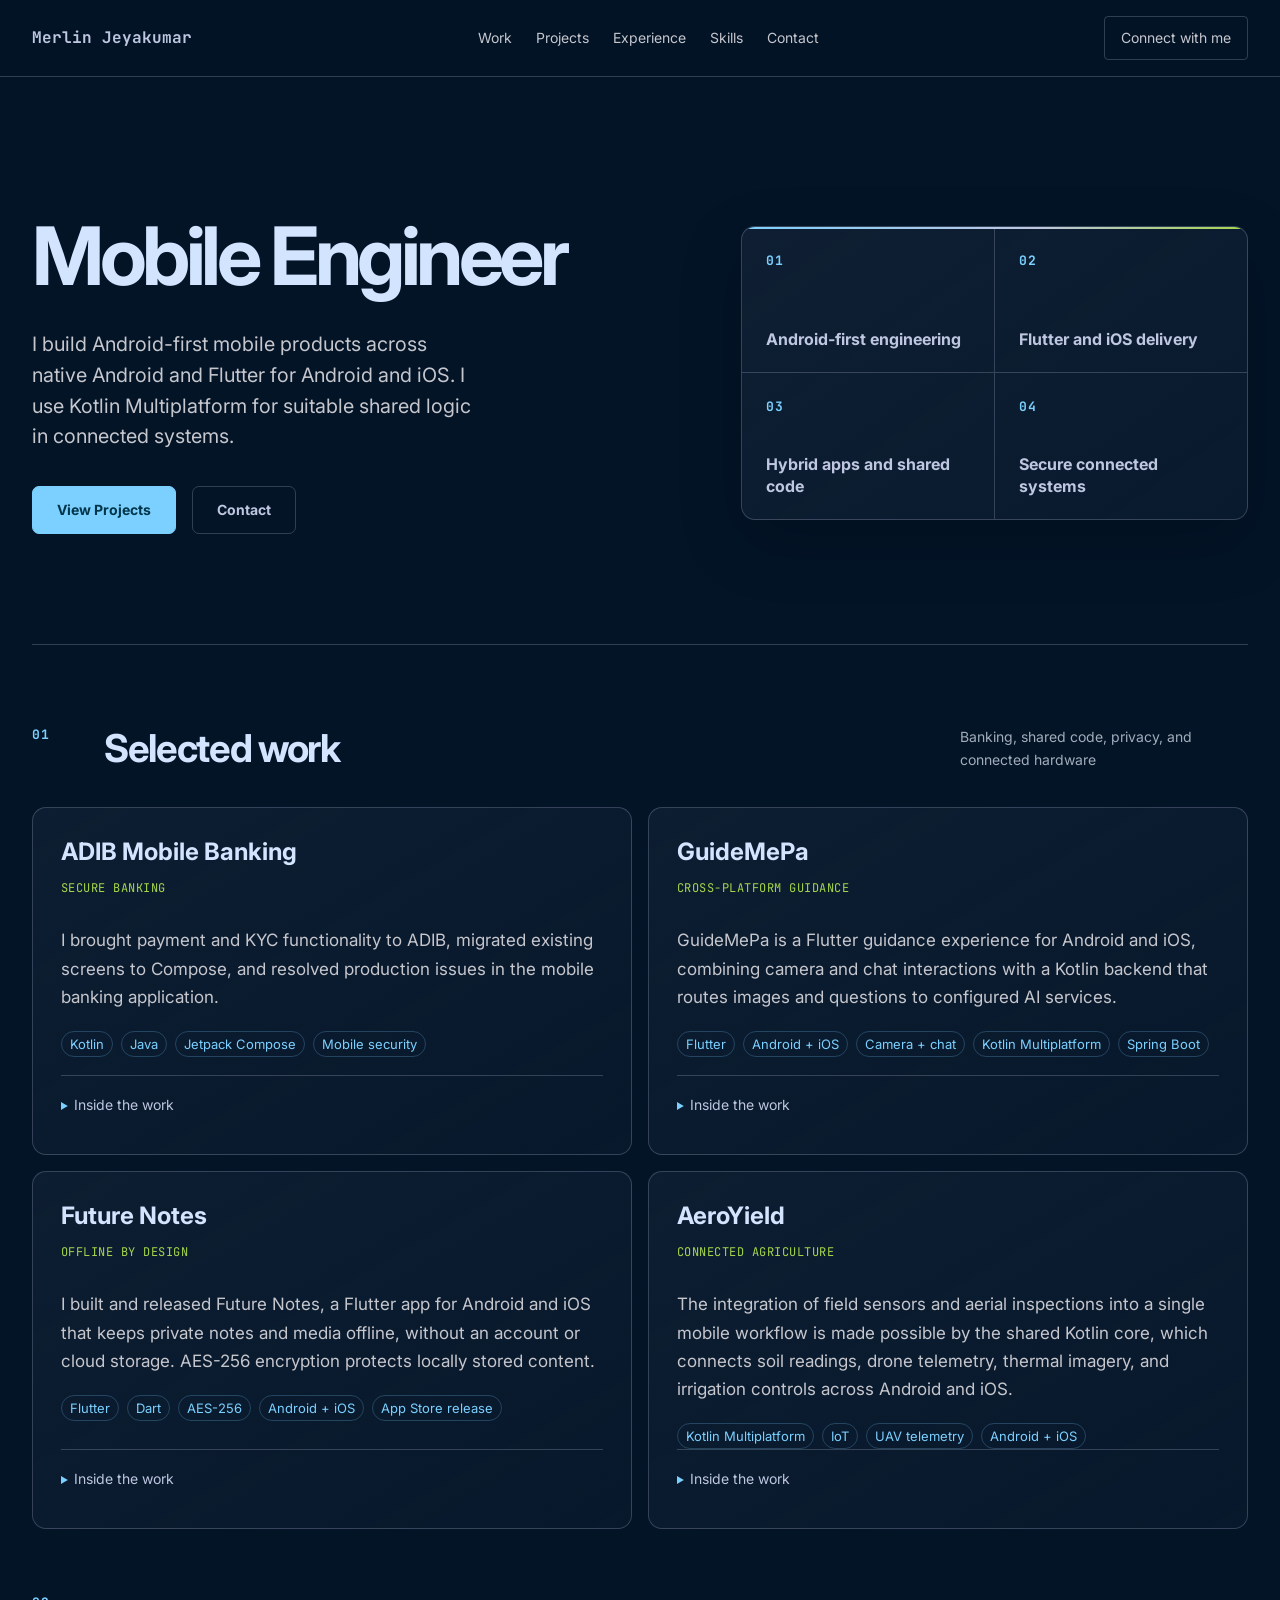
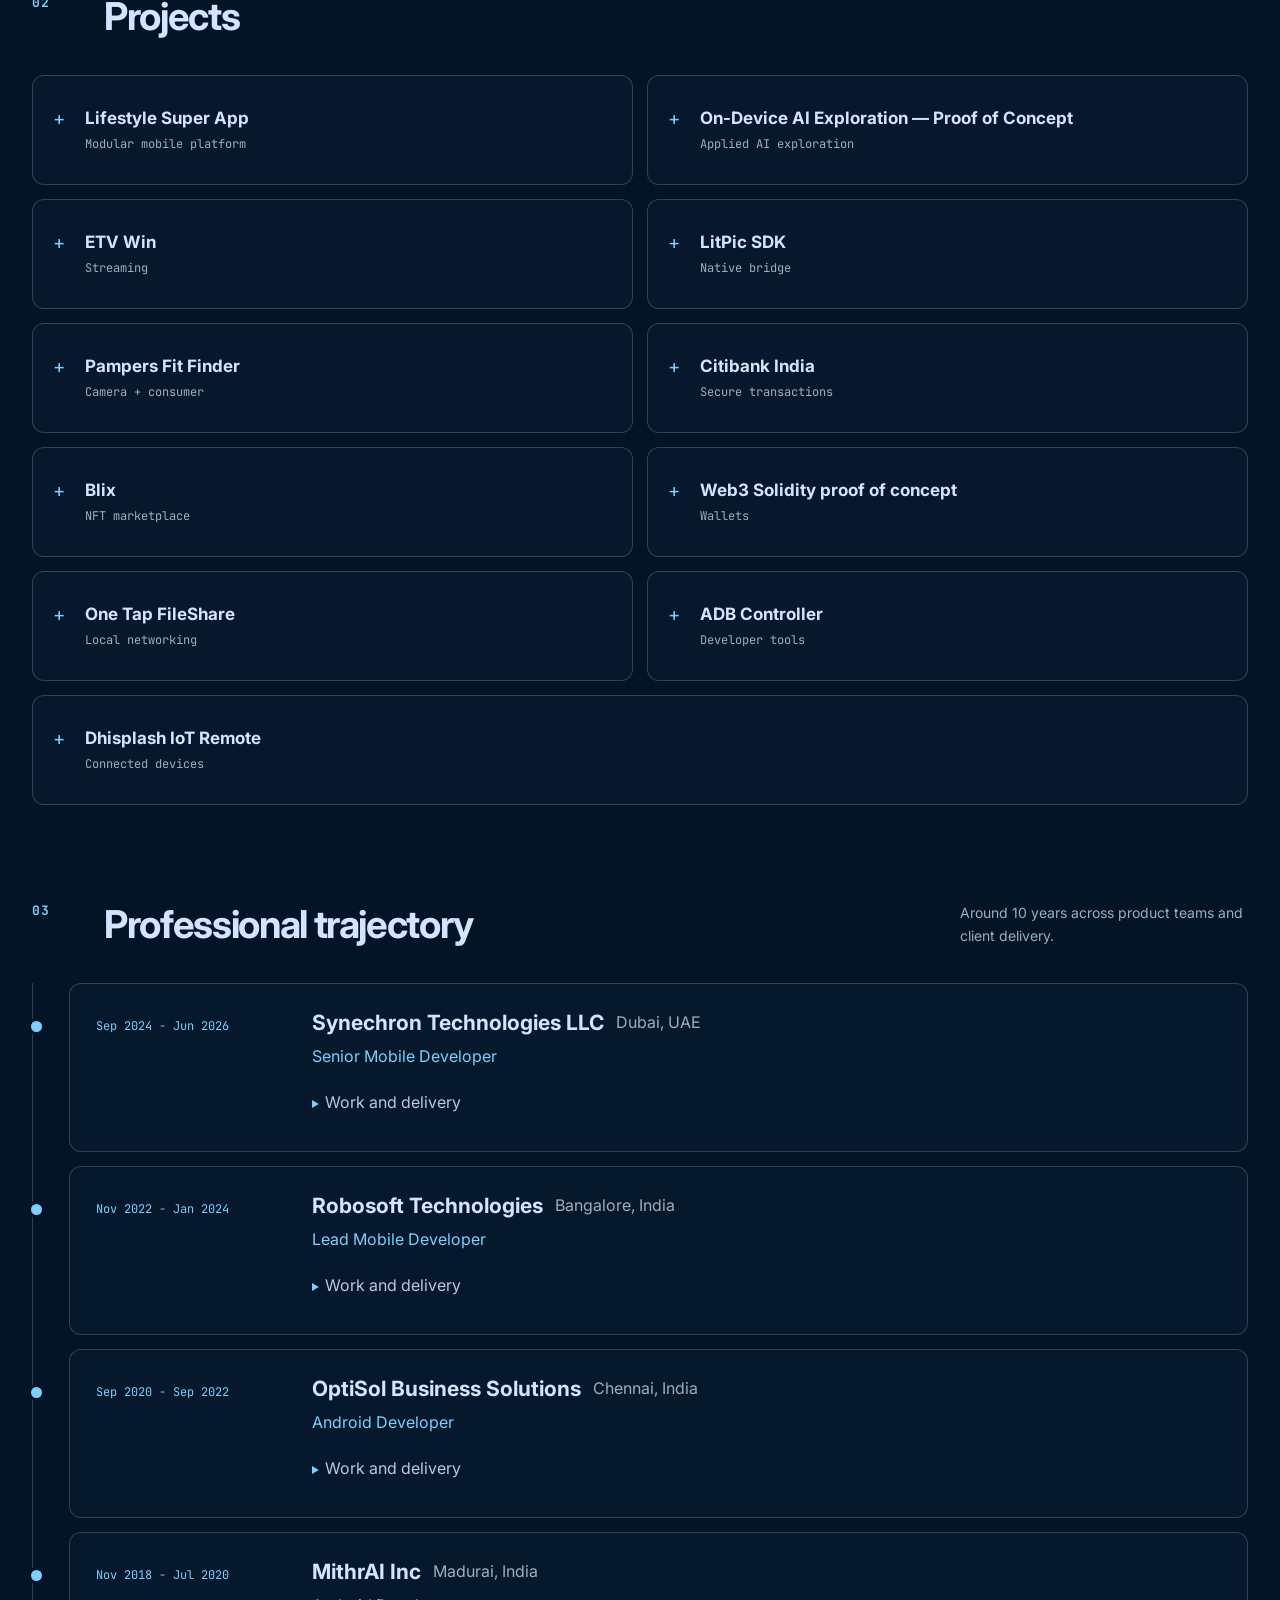
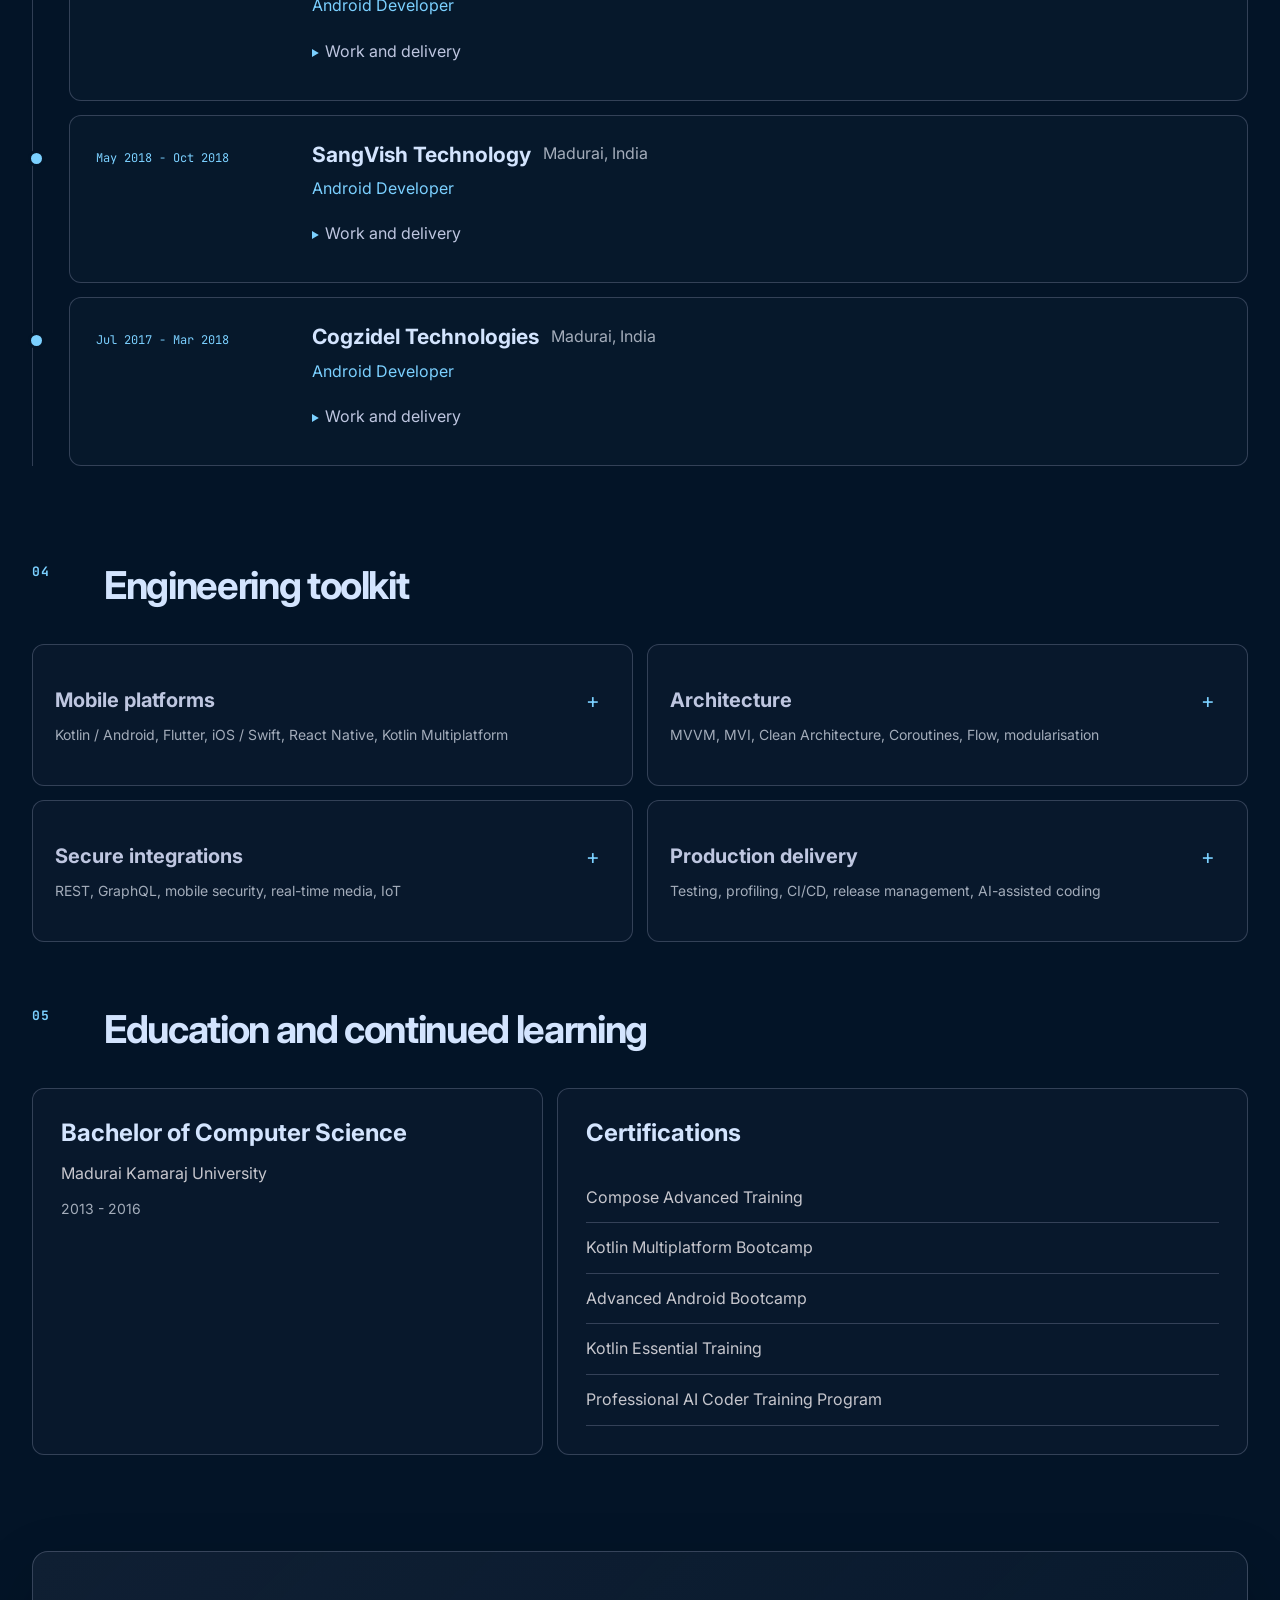
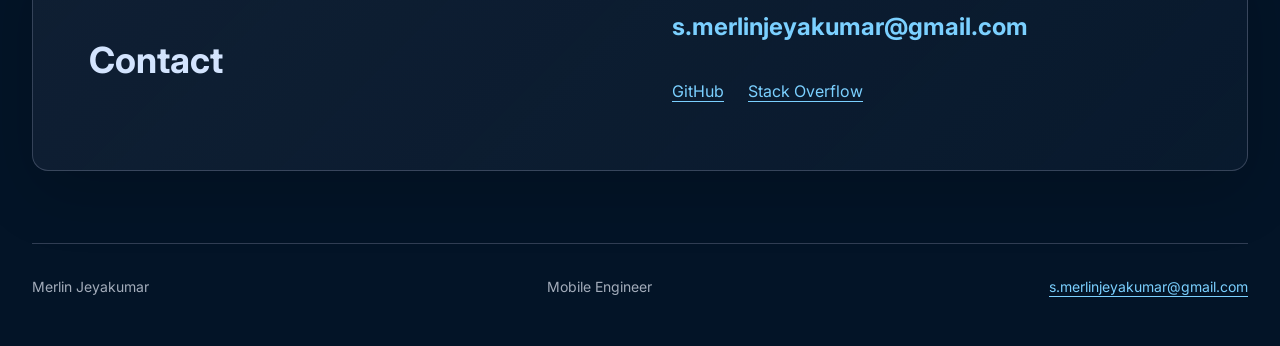
==== commit f2373bb4: "Simplify public profile name" ====
--- a/index.html
+++ b/index.html
@@ -3,22 +3,22 @@
 <head>
   <meta charset="UTF-8">
   <meta name="viewport" content="width=device-width, initial-scale=1.0">
-  <meta name="description" content="Merlin Jeyakumar Ebinezar, Mobile Engineer. I build Android-first mobile products across native Android and Flutter for Android and iOS. I use Kotlin Multiplatform for suitable shared logic in connected systems.">
-  <meta name="author" content="Merlin Jeyakumar Ebinezar">
+  <meta name="description" content="Merlin Jeyakumar, Mobile Engineer. I build Android-first mobile products across native Android and Flutter for Android and iOS. I use Kotlin Multiplatform for suitable shared logic in connected systems.">
+  <meta name="author" content="Merlin Jeyakumar">
   <meta property="og:type" content="profile">
-  <meta property="og:title" content="Merlin Jeyakumar Ebinezar | Mobile Engineer">
-  <meta property="og:description" content="Merlin Jeyakumar Ebinezar, Mobile Engineer. I build Android-first mobile products across native Android and Flutter for Android and iOS. I use Kotlin Multiplatform for suitable shared logic in connected systems.">
+  <meta property="og:title" content="Merlin Jeyakumar | Mobile Engineer">
+  <meta property="og:description" content="Merlin Jeyakumar, Mobile Engineer. I build Android-first mobile products across native Android and Flutter for Android and iOS. I use Kotlin Multiplatform for suitable shared logic in connected systems.">
   <meta property="og:url" content="https://www.jeyk.dev/">
   <meta name="twitter:card" content="summary">
-  <meta name="twitter:title" content="Merlin Jeyakumar Ebinezar | Mobile Engineer">
-  <meta name="twitter:description" content="Merlin Jeyakumar Ebinezar, Mobile Engineer. I build Android-first mobile products across native Android and Flutter for Android and iOS. I use Kotlin Multiplatform for suitable shared logic in connected systems.">
+  <meta name="twitter:title" content="Merlin Jeyakumar | Mobile Engineer">
+  <meta name="twitter:description" content="Merlin Jeyakumar, Mobile Engineer. I build Android-first mobile products across native Android and Flutter for Android and iOS. I use Kotlin Multiplatform for suitable shared logic in connected systems.">
   <link rel="canonical" href="https://www.jeyk.dev/">
-  <title>Merlin Jeyakumar Ebinezar | Mobile Engineer</title>
+  <title>Merlin Jeyakumar | Mobile Engineer</title>
   <script type="application/ld+json">
     {
       "@context": "https://schema.org",
       "@type": "Person",
-      "name": "Merlin Jeyakumar Ebinezar",
+      "name": "Merlin Jeyakumar",
       "jobTitle": "Mobile Engineer",
       "email": "mailto:s.merlinjeyakumar@gmail.com",
       "url": "https://www.jeyk.dev/",
@@ -35,7 +35,7 @@
   <a class="skip-link" href="#top">Skip to content</a>
   <header class="topbar">
     <div class="container topbar-inner">
-      <a class="wordmark" href="#top" aria-label="Merlin Jeyakumar Ebinezar, home">Merlin Jeyakumar Ebinezar</a>
+      <a class="wordmark" href="#top" aria-label="Merlin Jeyakumar, home">Merlin Jeyakumar</a>
       <nav class="primary-nav" aria-label="Primary navigation">
         <a href="#systems">Work</a><a href="#more-work">Projects</a><a href="#work">Experience</a><a href="#skills">Skills</a><a href="#contact">Contact</a>
       </nav>
@@ -152,10 +152,10 @@
     <section class="section" id="contact" aria-labelledby="contact-title">
       <div class="contact-panel" data-reveal>
         <div class="contact-copy"><h2 id="contact-title">Contact</h2></div>
-        <div class="contact-links"><a class="contact-email" href="mailto:s.merlinjeyakumar@gmail.com">s.merlinjeyakumar@gmail.com</a><div class="profile-links"><a href="https://github.com/merlinJeyakumar">GitHub</a><a href="https://stackoverflow.com/users/10110990/merlin-jeyakumar">Stack Overflow</a></div><p class="availability">Immediate Joiner</p></div>
+        <div class="contact-links"><a class="contact-email" href="mailto:s.merlinjeyakumar@gmail.com">s.merlinjeyakumar@gmail.com</a><div class="profile-links"><a href="https://github.com/merlinJeyakumar">GitHub</a><a href="https://stackoverflow.com/users/10110990/merlin-jeyakumar">Stack Overflow</a></div></div>
       </div>
     </section>
   </main>
-  <footer class="site-footer container"><span>Merlin Jeyakumar Ebinezar</span><span>Mobile Engineer</span><a href="mailto:s.merlinjeyakumar@gmail.com">s.merlinjeyakumar@gmail.com</a></footer>
+  <footer class="site-footer container"><span>Merlin Jeyakumar</span><span>Mobile Engineer</span><a href="mailto:s.merlinjeyakumar@gmail.com">s.merlinjeyakumar@gmail.com</a></footer>
 </body>
 </html>
--- a/styles.css
+++ b/styles.css
@@ -1,7 +1,6 @@
 /* Hallmark · redesign: full (selected sections) · genre: modern-minimal · theme: retained portfolio brand · shape: Long Document · hero: Banner · job: hire · imagery: real system diagram · v2.0.0 */
 /* Hallmark · pre-emit critique: P4 H4 E4 S5 R4 V3 · weakest: V, retain the approved brand while replacing repeated card grids with story rows and a project index */
 /* Hallmark · waive 1 · the existing portfolio uses Inter as its display face · The user explicitly requested preserving this portfolio's visual identity */
-/* Hallmark · waive 49b · the full public name is a real phrase and wraps to two lines on narrow phones · Keeping Merlin Jeyakumar Ebinezar readable is more important than shortening the name */
 /* Hallmark · waive 78 · this is a Long Document with inline project and career headings · Restrained portfolio section headings preserve the user's approved scale */
 /* Hallmark · finish-review: subagent · 3 findings · 3 resolved · mobile diagram reflow, visible project domains, varied section rhythm */
 :root {
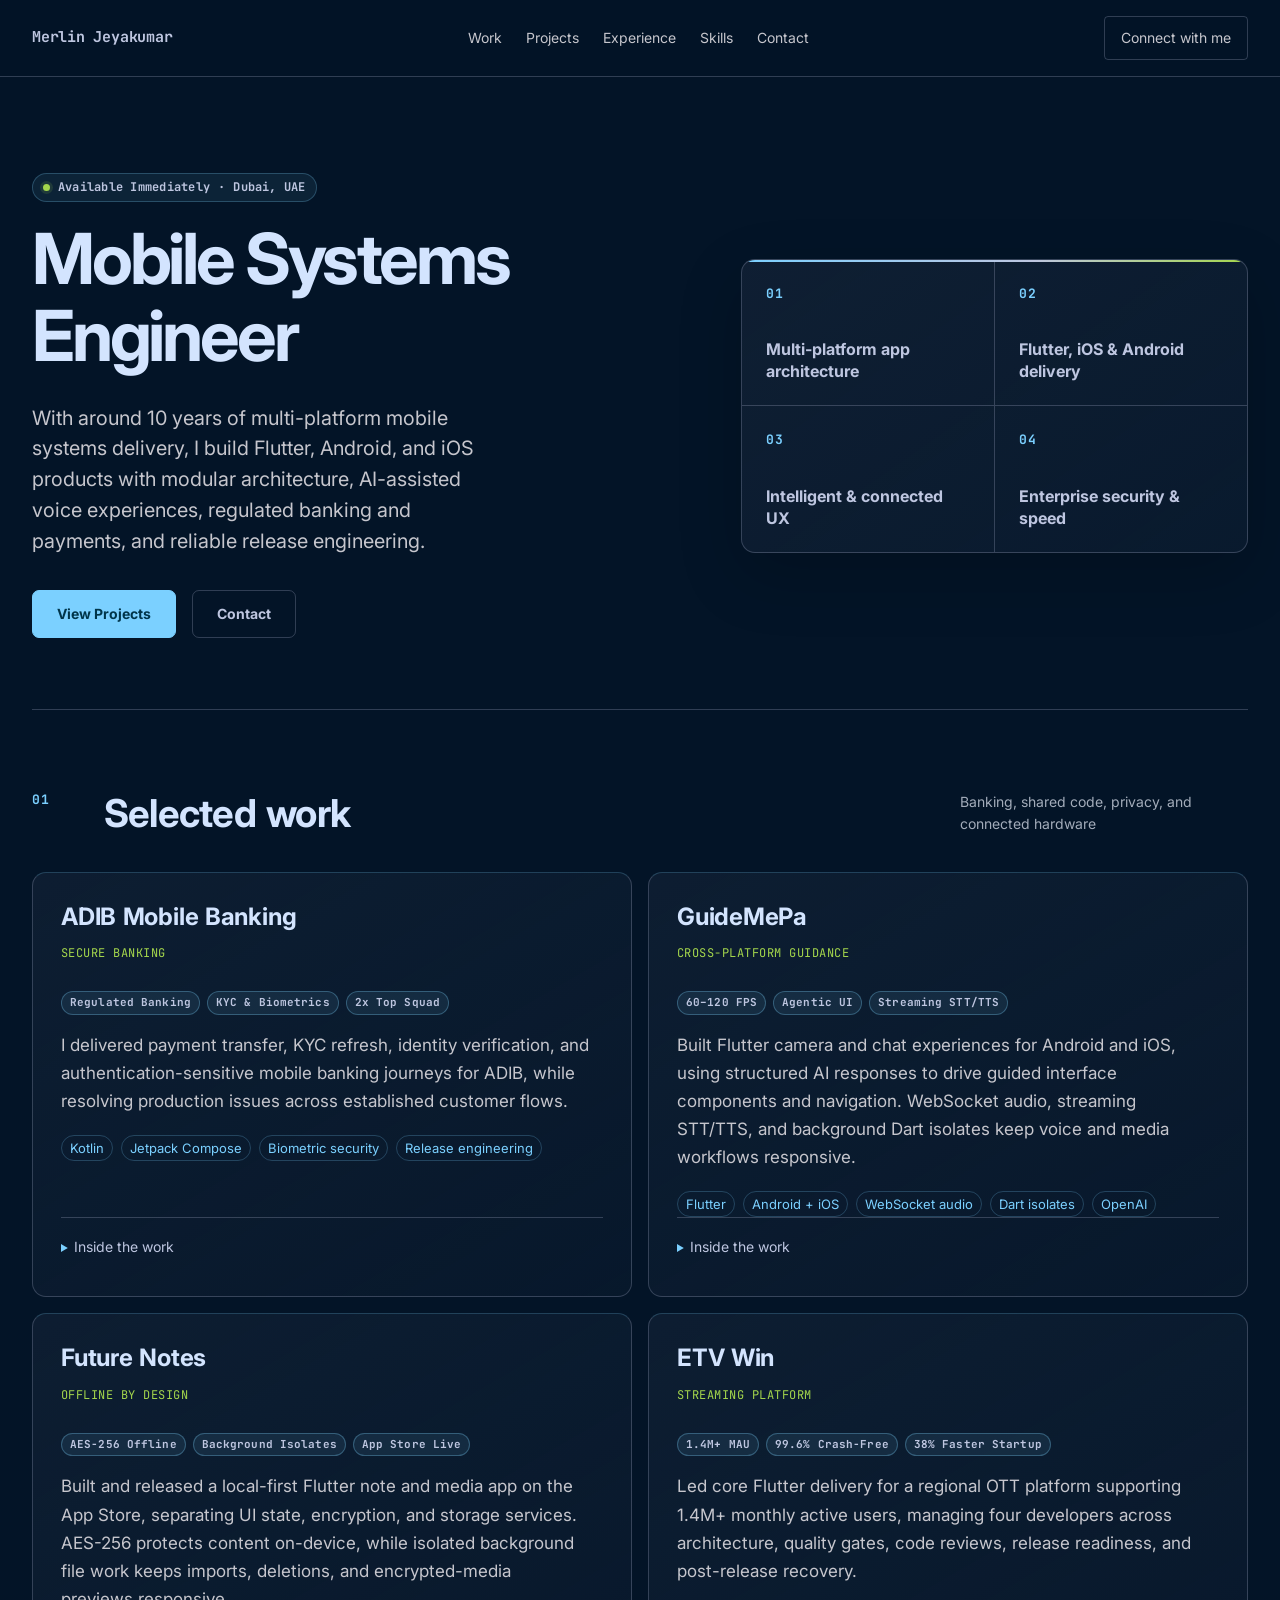
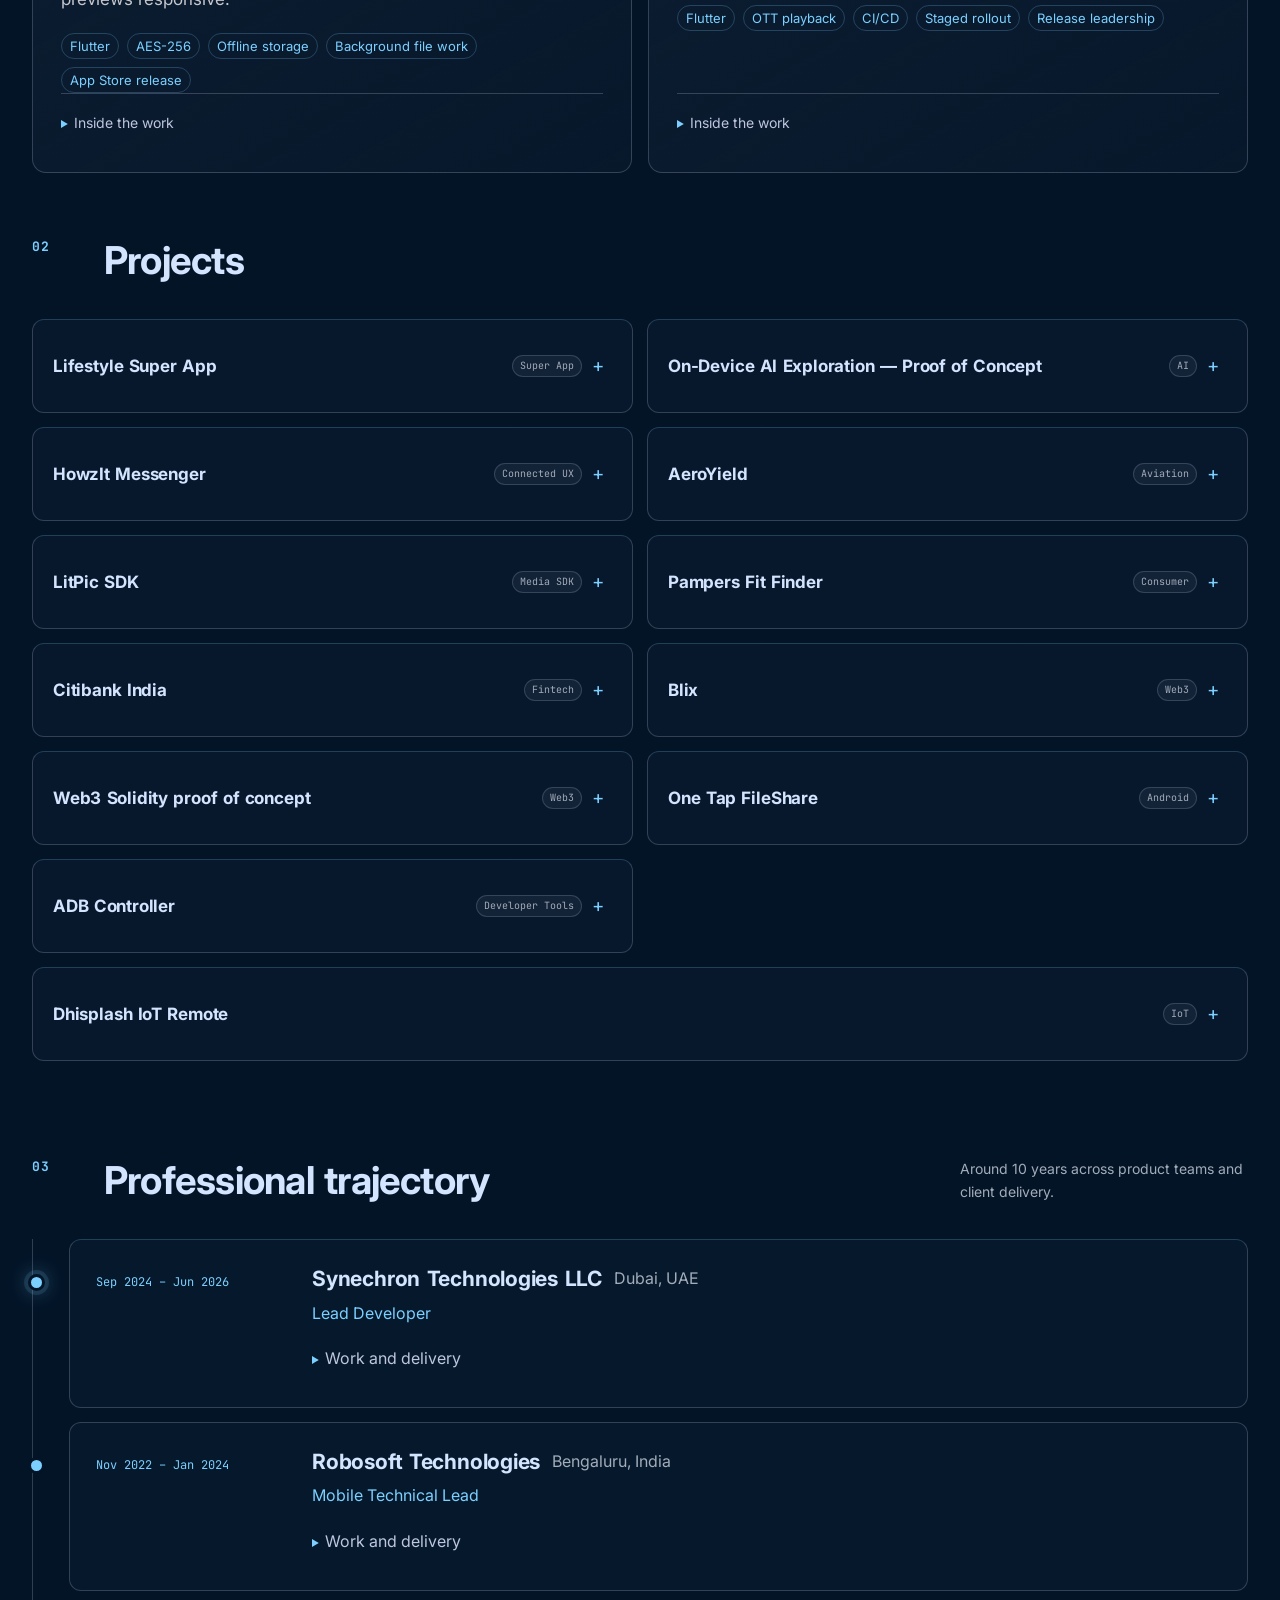
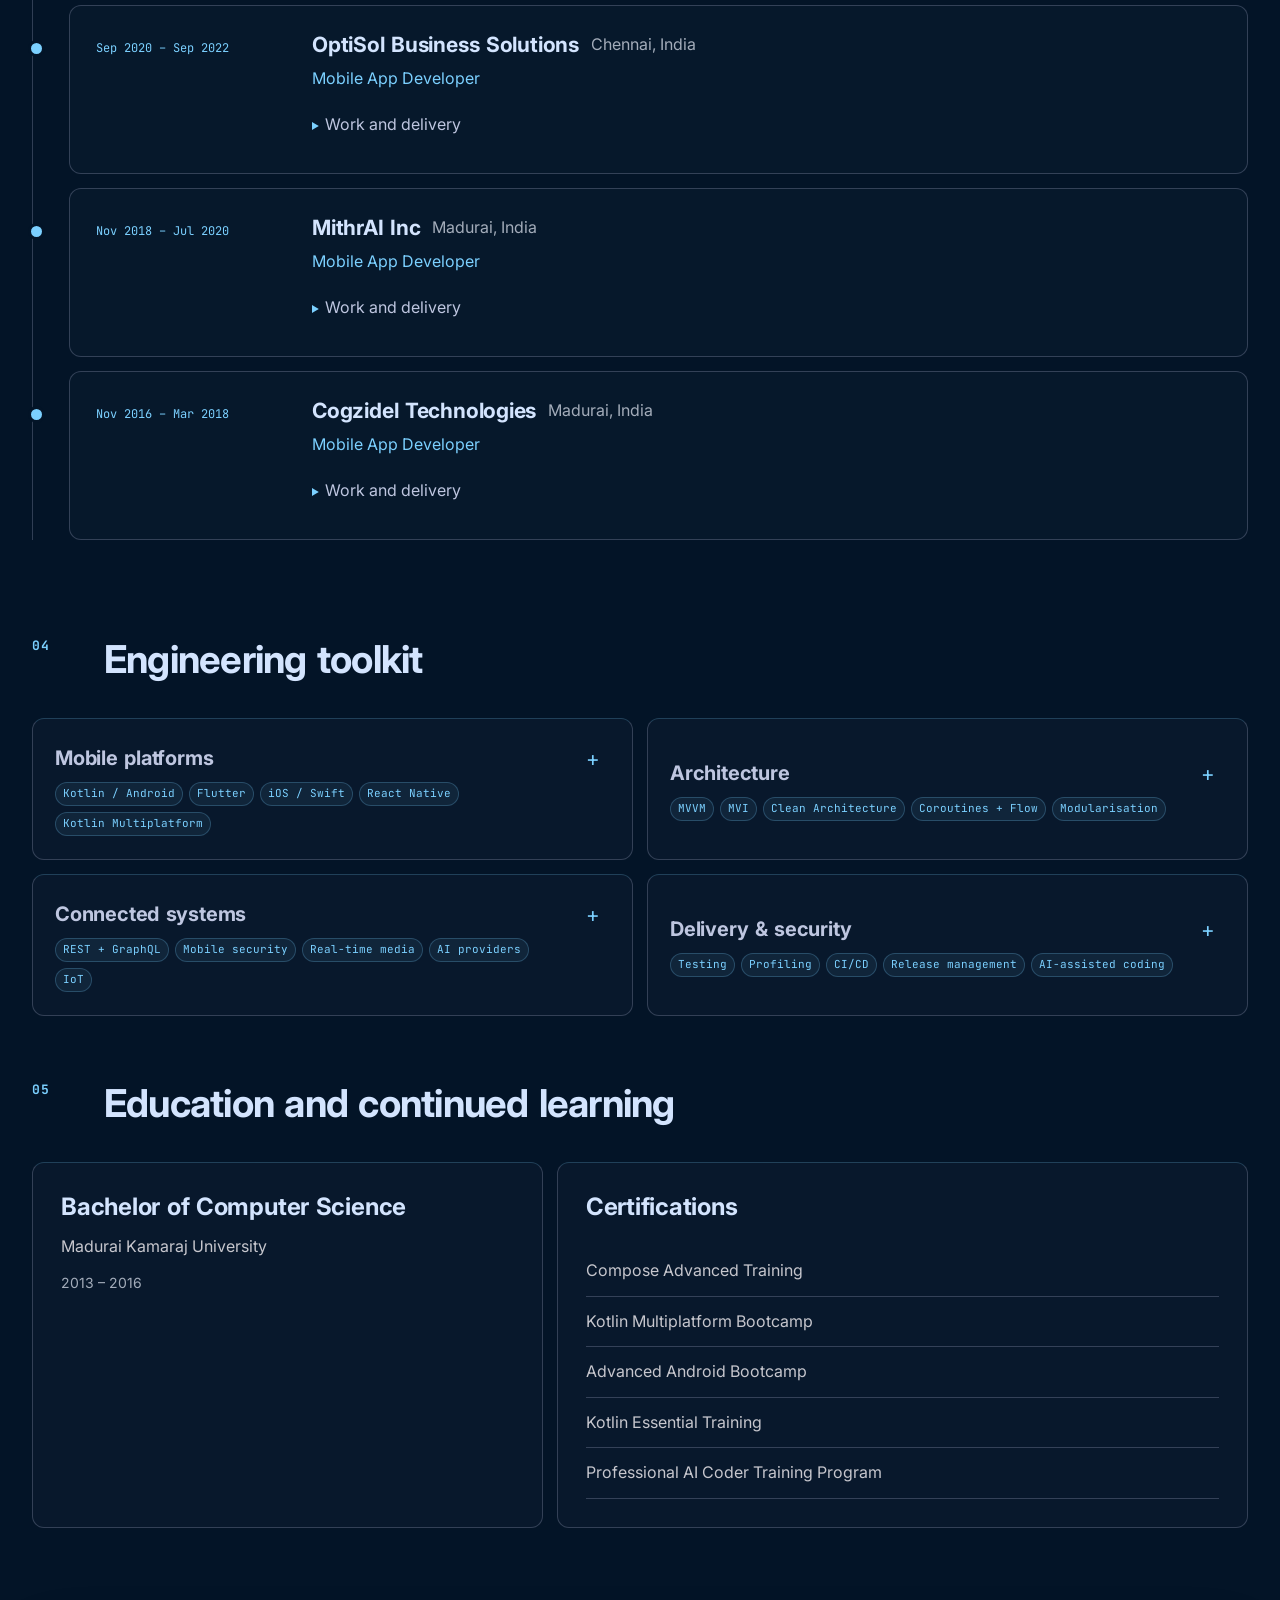
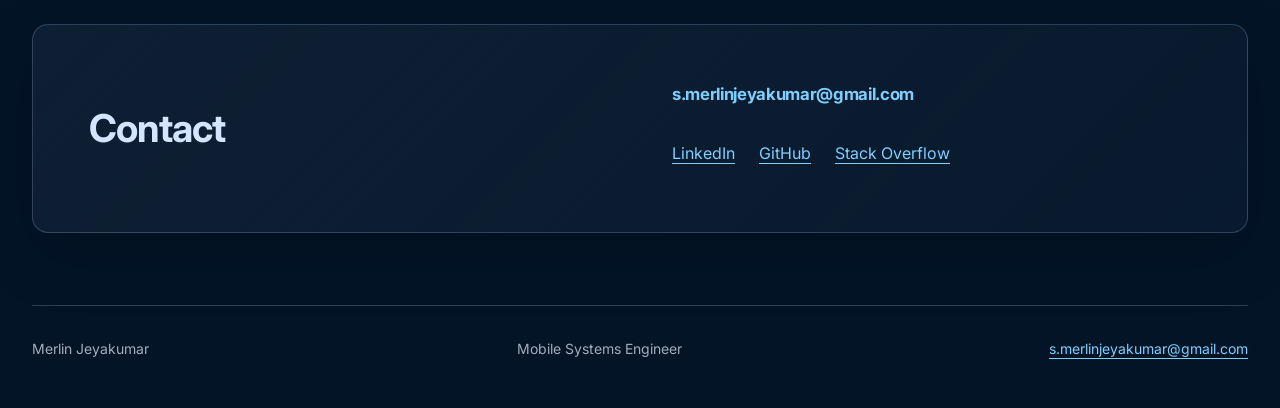
==== commit 145fe475: "Polish mobile systems portfolio" ====
--- a/index.html
+++ b/index.html
@@ -3,26 +3,27 @@
 <head>
   <meta charset="UTF-8">
   <meta name="viewport" content="width=device-width, initial-scale=1.0">
-  <meta name="description" content="Merlin Jeyakumar, Mobile Engineer. I build Android-first mobile products across native Android and Flutter for Android and iOS. I use Kotlin Multiplatform for suitable shared logic in connected systems.">
+  <meta name="description" content="Merlin Jeyakumar is a Mobile Systems Engineer in Dubai, UAE, with around 10 years delivering Flutter, Android, and iOS systems for modular products, AI-assisted voice experiences, regulated banking and payments, and reliable releases.">
   <meta name="author" content="Merlin Jeyakumar">
   <meta property="og:type" content="profile">
-  <meta property="og:title" content="Merlin Jeyakumar | Mobile Engineer">
-  <meta property="og:description" content="Merlin Jeyakumar, Mobile Engineer. I build Android-first mobile products across native Android and Flutter for Android and iOS. I use Kotlin Multiplatform for suitable shared logic in connected systems.">
-  <meta property="og:url" content="https://www.jeyk.dev/">
+  <meta property="og:title" content="Merlin Jeyakumar — Mobile Systems Engineer | Flutter, Android &amp; iOS | UAE">
+  <meta property="og:description" content="Merlin Jeyakumar is a Mobile Systems Engineer in Dubai, UAE, with around 10 years delivering Flutter, Android, and iOS systems for modular products, AI-assisted voice experiences, regulated banking and payments, and reliable releases.">
+  <meta property="og:url" content="https://www.jeyk.dev">
   <meta name="twitter:card" content="summary">
-  <meta name="twitter:title" content="Merlin Jeyakumar | Mobile Engineer">
-  <meta name="twitter:description" content="Merlin Jeyakumar, Mobile Engineer. I build Android-first mobile products across native Android and Flutter for Android and iOS. I use Kotlin Multiplatform for suitable shared logic in connected systems.">
-  <link rel="canonical" href="https://www.jeyk.dev/">
-  <title>Merlin Jeyakumar | Mobile Engineer</title>
+  <meta name="twitter:title" content="Merlin Jeyakumar — Mobile Systems Engineer | Flutter, Android &amp; iOS | UAE">
+  <meta name="twitter:description" content="Merlin Jeyakumar is a Mobile Systems Engineer in Dubai, UAE, with around 10 years delivering Flutter, Android, and iOS systems for modular products, AI-assisted voice experiences, regulated banking and payments, and reliable releases.">
+  <link rel="canonical" href="https://www.jeyk.dev">
+  <link rel="icon" type="image/svg+xml" href="/assets/favicon.svg">
+  <title>Merlin Jeyakumar — Mobile Systems Engineer | Flutter, Android &amp; iOS | UAE</title>
   <script type="application/ld+json">
     {
       "@context": "https://schema.org",
       "@type": "Person",
       "name": "Merlin Jeyakumar",
-      "jobTitle": "Mobile Engineer",
+      "jobTitle": "Mobile Systems Engineer",
       "email": "mailto:s.merlinjeyakumar@gmail.com",
-      "url": "https://www.jeyk.dev/",
-      "sameAs": ["https://github.com/merlinJeyakumar"]
+      "url": "https://www.jeyk.dev",
+      "sameAs": ["https://www.linkedin.com/in/merlin-jeyakumar", "https://github.com/merlinJeyakumar"]
     }
   </script>
   <link rel="preconnect" href="https://fonts.googleapis.com">
@@ -51,16 +52,17 @@
   <main id="top" class="container">
     <section class="hero" aria-labelledby="hero-title">
       <div class="hero-copy" data-reveal>
-        <h1 id="hero-title">Mobile Engineer</h1>
-        <p class="lead" data-copy="hero">I build Android-first mobile products across native Android and Flutter for Android and iOS. I use Kotlin Multiplatform for suitable shared logic in connected systems.</p>
+        <p class="availability-badge"><span class="availability-dot" aria-hidden="true"></span>Available Immediately <span aria-hidden="true">·</span> Dubai, UAE</p>
+        <h1 id="hero-title">Mobile Systems Engineer</h1>
+        <p class="lead" data-copy="hero">With around 10 years of multi-platform mobile systems delivery, I build Flutter, Android, and iOS products with modular architecture, AI-assisted voice experiences, regulated banking and payments, and reliable release engineering.</p>
         <div class="hero-actions"><a class="button primary" href="#systems">View Projects</a><a class="button quiet" href="#contact">Contact</a></div>
       </div>
       <aside class="hero-rail" aria-label="Professional focus" data-reveal>
         <h2 class="sr-only">Professional focus</h2>
-        <div class="focus-item"><span class="focus-index" aria-hidden="true">01</span><span>Android-first engineering</span></div>
-        <div class="focus-item"><span class="focus-index" aria-hidden="true">02</span><span>Flutter and iOS delivery</span></div>
-        <div class="focus-item"><span class="focus-index" aria-hidden="true">03</span><span>Hybrid apps and shared code</span></div>
-        <div class="focus-item"><span class="focus-index" aria-hidden="true">04</span><span>Secure connected systems</span></div>
+        <div class="focus-item"><span class="focus-index" aria-hidden="true">01</span><span>Multi-platform app architecture</span></div>
+        <div class="focus-item"><span class="focus-index" aria-hidden="true">02</span><span>Flutter, iOS &amp; Android delivery</span></div>
+        <div class="focus-item"><span class="focus-index" aria-hidden="true">03</span><span>Intelligent &amp; connected UX</span></div>
+        <div class="focus-item"><span class="focus-index" aria-hidden="true">04</span><span>Enterprise security &amp; speed</span></div>
       </aside>
     </section>
 
@@ -70,33 +72,37 @@
         <article class="story" id="adib" data-reveal>
           <div class="story-heading"><h3>ADIB Mobile Banking</h3><span class="project-kind">Secure banking</span></div>
           <div class="story-body">
-            <p data-copy="adib">I brought payment and KYC functionality to ADIB, migrated existing screens to Compose, and resolved production issues in the mobile banking application.</p>
-            <ul class="tags" aria-label="ADIB technologies"><li>Kotlin</li><li>Java</li><li>Jetpack Compose</li><li>Mobile security</li></ul>
-            <details class="story-details"><summary>Inside the work</summary><div class="detail-body"><p data-copy="adibDetail">My responsibilities encompassed authentication, identity verification, crash analysis, memory investigation, device-specific debugging, code reviews and modularisation decisions, fixing build issues, and coordinating releases with product, QA, security, client teams.</p><p class="recognition">ADIB Alpha Squad Top Squad 2024/2025<br>Shield Award - Best Achiever</p></div></details>
+            <ul class="impact-metrics" aria-label="ADIB Mobile Banking impact metrics"><li>Regulated Banking</li><li>KYC &amp; Biometrics</li><li>2x Top Squad</li></ul>
+            <p data-copy="adib">I delivered payment transfer, KYC refresh, identity verification, and authentication-sensitive mobile banking journeys for ADIB, while resolving production issues across established customer flows.</p>
+            <ul class="tags" aria-label="ADIB technologies"><li>Kotlin</li><li>Jetpack Compose</li><li>Biometric security</li><li>Release engineering</li></ul>
+            <details class="story-details"><summary>Inside the work</summary><div class="detail-body"><p data-copy="adibDetail">I supported Compose migration, modularisation, code reviews, regulated releases, and release/rollback preparation across product, UI/UX, backend, QA, cybersecurity, and client dependencies. I also investigated crash, memory, and device-specific issues and supported app hardening, secure storage, certificate pinning, and biometric access.</p><p class="recognition">ADIB Alpha Squad Top Squad 2024/2025<br>Shield Award - Best Achiever</p></div></details>
           </div>
         </article>
         <article class="story" id="guidemepa" data-reveal>
           <div class="story-heading"><h3>GuideMePa</h3><span class="project-kind">Cross-platform guidance</span></div>
           <div class="story-body">
-            <p data-copy="guide">GuideMePa is a Flutter guidance experience for Android and iOS, combining camera and chat interactions with a Kotlin backend that routes images and questions to configured AI services.</p>
-            <ul class="tags" aria-label="GuideMePa technologies"><li>Flutter</li><li>Android + iOS</li><li>Camera + chat</li><li>Kotlin Multiplatform</li><li>Spring Boot</li></ul>
-            <details class="story-details"><summary>Inside the work</summary><div class="detail-body"><p data-copy="guideDetail">The Flutter app supports camera and chat flows across Android and iOS. Kotlin Multiplatform is used for suitable shared logic, while Spring Boot services coordinate configured AI integrations.</p></div></details>
+            <ul class="impact-metrics" aria-label="GuideMePa impact metrics"><li>60–120 FPS</li><li>Agentic UI</li><li>Streaming STT/TTS</li></ul>
+            <p data-copy="guide">Built Flutter camera and chat experiences for Android and iOS, using structured AI responses to drive guided interface components and navigation. WebSocket audio, streaming STT/TTS, and background Dart isolates keep voice and media workflows responsive.</p>
+            <ul class="tags" aria-label="GuideMePa technologies"><li>Flutter</li><li>Android + iOS</li><li>WebSocket audio</li><li>Dart isolates</li><li>OpenAI</li></ul>
+            <details class="story-details"><summary>Inside the work</summary><div class="detail-body"><p data-copy="guideDetail">I used native platform channels for long-running work and encryption, then profiled rendering with Flutter DevTools and SchedulerBinding to keep build and raster work within 60–120 FPS targets.</p></div></details>
           </div>
         </article>
         <article class="story" id="future-notes" data-reveal>
           <div class="story-heading"><h3>Future Notes</h3><span class="project-kind">Offline by design</span></div>
           <div class="story-body">
-            <p data-copy="notes">I built and released Future Notes, a Flutter app for Android and iOS that keeps private notes and media offline, without an account or cloud storage. AES-256 encryption protects locally stored content.</p>
-            <ul class="tags" aria-label="Future Notes technologies"><li>Flutter</li><li>Dart</li><li>AES-256</li><li>Android + iOS</li><li>App Store release</li></ul>
-            <details class="story-details"><summary>Inside the work</summary><div class="detail-body"><p data-copy="notesDetail">Future Notes was released through the App Store and keeps content on the device without cloud storage or sign-in. The work included Android and iOS builds, native integration, local data handling, and an encrypted-media experience for personal content.</p><a href="https://github.com/merlinJeyakumar/future-notes">View source</a></div></details>
+            <ul class="impact-metrics" aria-label="Future Notes impact metrics"><li>AES-256 Offline</li><li>Background Isolates</li><li>App Store Live</li></ul>
+            <p data-copy="notes">Built and released a local-first Flutter note and media app on the App Store, separating UI state, encryption, and storage services. AES-256 protects content on-device, while isolated background file work keeps imports, deletions, and encrypted-media previews responsive.</p>
+            <ul class="tags" aria-label="Future Notes technologies"><li>Flutter</li><li>AES-256</li><li>Offline storage</li><li>Background file work</li><li>App Store release</li></ul>
+            <details class="story-details"><summary>Inside the work</summary><div class="detail-body"><p data-copy="notesDetail">I resolved encrypted-media preview and background-file operation issues on Android, then verified the fixes through regression and physical-device testing that covered interruptions, progress, cancellation, and privacy-preserving notification content.</p><a href="https://github.com/merlinJeyakumar/future-notes">View source</a></div></details>
           </div>
         </article>
-        <article class="story" id="aeroyield" data-reveal>
-          <div class="story-heading"><h3>AeroYield</h3><span class="project-kind">Connected agriculture</span></div>
+        <article class="story" id="etv-win" data-reveal>
+          <div class="story-heading"><h3>ETV Win</h3><span class="project-kind">Streaming platform</span></div>
           <div class="story-body">
-            <p data-copy="aero">The integration of field sensors and aerial inspections into a single mobile workflow is made possible by the shared Kotlin core, which connects soil readings, drone telemetry, thermal imagery, and irrigation controls across Android and iOS.</p>
-            <ul class="tags" aria-label="AeroYield technologies"><li>Kotlin Multiplatform</li><li>IoT</li><li>UAV telemetry</li><li>Android + iOS</li></ul>
-            <details class="story-details"><summary>Inside the work</summary><div class="detail-body"><p data-copy="aeroDetail">I combined drone telemetry and field-sensor data into a shared mobile core that can be used for aerial inspections and irrigation controls.</p></div></details>
+            <ul class="impact-metrics" aria-label="ETV Win impact metrics"><li>1.4M+ MAU</li><li>99.6% Crash-Free</li><li>38% Faster Startup</li></ul>
+            <p data-copy="etv">Led core Flutter delivery for a regional OTT platform supporting 1.4M+ monthly active users, managing four developers across architecture, quality gates, code reviews, release readiness, and post-release recovery.</p>
+            <ul class="tags" aria-label="ETV Win technologies"><li>Flutter</li><li>OTT playback</li><li>CI/CD</li><li>Staged rollout</li><li>Release leadership</li></ul>
+            <details class="story-details"><summary>Inside the work</summary><div class="detail-body"><p>Built reusable streaming modules for live and on-demand playback, local caching, DRM fallback, and reliable releases through GitHub Actions, Fastlane, TestFlight, and Google Play.</p></div></details>
           </div>
         </article>
       </div>
@@ -105,46 +111,46 @@
     <section class="section" id="more-work" aria-labelledby="more-title">
       <div class="section-heading" data-reveal><span class="section-number" aria-hidden="true">02</span><div class="section-title"><h2 id="more-title">Projects</h2></div></div>
       <div class="project-index" data-reveal>
-        <details class="project-item"><summary><span class="project-name">Lifestyle Super App</span><span class="project-domain">Modular mobile platform</span></summary><div class="detail-body"><p data-copy="lifestyle">Built a modular Flutter super app spanning Payments, Rewards, Marketplace, KYC, Support, and AI journaling. The domains were kept separate so six teams could work and release independently, while corporate sign-in, biometric and two-step verification, and tiered KYC supported wallet journeys.</p></div></details>
-        <details class="project-item"><summary><span class="project-name">On-Device AI Exploration — Proof of Concept</span><span class="project-domain">Applied AI exploration</span></summary><div class="detail-body"><p data-copy="onDeviceAi">Evaluated Android Gemma models through MediaPipe GenAI and explored Core ML for iOS chat assistance and speech-to-text use cases. Kept local-inference exploration separate from cloud-based AI integrations.</p></div></details>
-        <details class="project-item"><summary><span class="project-name">ETV Win</span><span class="project-domain">Streaming</span></summary><div class="detail-body"><p data-copy="etv">Refactored legacy streaming modules into reusable architecture, led core Flutter delivery, and supported automated TestFlight and Google Play release paths alongside regression testing and post-release fixes.</p></div></details>
-        <details class="project-item"><summary><span class="project-name">LitPic SDK</span><span class="project-domain">Native bridge</span></summary><div class="detail-body"><p data-copy="litpic">Integrated Java and Kotlin modules to enable media processing, bridge debugging, and release support for React Native, as well as camera and video capabilities.</p><p>Camera2, OpenGL, FFmpeg, MediaMuxer, ExoPlayer, and WebRTC.</p></div></details>
-        <details class="project-item"><summary><span class="project-name">Pampers Fit Finder</span><span class="project-domain">Camera + consumer</span></summary><div class="detail-body"><p data-copy="pampers">I used GraphQL functionality, integrated camera scanning and image-processing flows with ML Kit, and provided support for unit, user interface (UI), and regression tests.</p></div></details>
-        <details class="project-item"><summary><span class="project-name">Citibank India</span><span class="project-domain">Secure transactions</span></summary><div class="detail-body"><p data-copy="citibank">Focused on mobile hardening, transaction validation, encryption, biometrics, certificate pinning, and secure local storage.</p><p>AppDome Shield, SSL pinning, AES encryption, biometrics, and secure storage.</p></div></details>
-        <details class="project-item"><summary><span class="project-name">Blix</span><span class="project-domain">NFT marketplace</span></summary><div class="detail-body"><p data-copy="blix">I designed image-to-NFT creation and wallet-connected marketplace capabilities on Polygon, along with application monitoring and production releases.</p><p>Camera2, ML Kit, MVVM, Firebase, in-app purchases, and Polygon.</p></div></details>
-        <details class="project-item"><summary><span class="project-name">Web3 Solidity proof of concept</span><span class="project-domain">Wallets</span></summary><div class="detail-body"><p data-copy="web3">Built an Android proof of concept for wallet creation, connection, transfers, and Polygon NFT minting, verifying the communication between the app, wallet, network, &amp; smart contract.</p><p>Android, Kotlin, Solidity, MetaMask, Polygon, and Infura.</p><a href="https://github.com/merlinJeyakumar/NFT-Web3-Android">View source</a></div></details>
-        <details class="project-item"><summary><span class="project-name">One Tap FileShare</span><span class="project-domain">Local networking</span></summary><div class="detail-body"><p data-copy="fileshare">Customized local-network file transfers for Android phones and TV devices, with connection setup, transfer-state feedback, and navigation for both screen types.</p><p>FTP server/client, Android, Android TV, file handling, and local networking.</p></div></details>
-        <details class="project-item"><summary><span class="project-name">ADB Controller</span><span class="project-domain">Developer tools</span></summary><div class="detail-body"><p data-copy="adb">Built a desktop ADB controller with integrated QR pairing, network auto-discovery, and connection monitoring for Windows, macOS, and Android operating systems.</p><p>Kotlin, Compose, ADB, QR pairing, network discovery, and desktop packaging.</p><a href="https://github.com/merlinJeyakumar/Desktop-Adb-compose-kotlin">View source</a></div></details>
-        <details class="project-item"><summary><span class="project-name">Dhisplash IoT Remote</span><span class="project-domain">Connected devices</span></summary><div class="detail-body"><p data-copy="dhisplash">Integrated mobile controls to smart devices through AWS IoT integration, local discovery, and remote commands, with a focus on connection handling and background reliability.</p><p>AWS IoT SDK, ESP32, BLE, TCP/IP and UDP discovery, Gson, and Firebase Performance.</p></div></details>
+        <details class="project-item"><summary><span class="project-name">Lifestyle Super App</span><span class="project-domain">Super App</span></summary><div class="detail-body"><p data-copy="lifestyle">Built a modular Flutter super app spanning Payments, Rewards, Marketplace, KYC, Support, and AI journaling. The domains were kept separate so six teams could work and release independently, while corporate sign-in, biometric and two-step verification, and tiered KYC supported wallet journeys.</p></div></details>
+        <details class="project-item"><summary><span class="project-name">On-Device AI Exploration — Proof of Concept</span><span class="project-domain">AI</span></summary><div class="detail-body"><p data-copy="onDeviceAi">Evaluated Android Gemma models through MediaPipe GenAI and explored Core ML for iOS chat assistance and speech-to-text use cases. Kept local-inference exploration separate from cloud-based AI integrations.</p></div></details>
+        <details class="project-item"><summary><span class="project-name">HowzIt Messenger</span><span class="project-domain">Connected UX</span></summary><div class="detail-body"><p data-copy="howzit">Built real-time Android messaging and voice/video features with offline and background processing, REST APIs, Firebase Cloud Messaging, push notifications, and connected-device workflows.</p></div></details>
+        <details class="project-item"><summary><span class="project-name">AeroYield</span><span class="project-domain">Aviation</span></summary><div class="detail-body"><p data-copy="aero">The integration of field sensors and aerial inspections into a single mobile workflow is made possible by the shared Kotlin core, which connects soil readings, drone telemetry, thermal imagery, and irrigation controls across Android and iOS.</p><p data-copy="aeroDetail">I combined drone telemetry and field-sensor data into a shared mobile core that can be used for aerial inspections and irrigation controls.</p></div></details>
+        <details class="project-item"><summary><span class="project-name">LitPic SDK</span><span class="project-domain">Media SDK</span></summary><div class="detail-body"><p data-copy="litpic">Integrated Java and Kotlin modules to enable media processing, bridge debugging, and release support for React Native, as well as camera and video capabilities.</p><p>Camera2, OpenGL, FFmpeg, MediaMuxer, ExoPlayer, and WebRTC.</p></div></details>
+        <details class="project-item"><summary><span class="project-name">Pampers Fit Finder</span><span class="project-domain">Consumer</span></summary><div class="detail-body"><p data-copy="pampers">I used GraphQL functionality, integrated camera scanning and image-processing flows with ML Kit, and provided support for unit, user interface (UI), and regression tests.</p></div></details>
+        <details class="project-item"><summary><span class="project-name">Citibank India</span><span class="project-domain">Fintech</span></summary><div class="detail-body"><p data-copy="citibank">Focused on mobile hardening, transaction validation, encryption, biometrics, certificate pinning, and secure local storage.</p><p>AppDome Shield, SSL pinning, AES encryption, biometrics, and secure storage.</p></div></details>
+        <details class="project-item"><summary><span class="project-name">Blix</span><span class="project-domain">Web3</span></summary><div class="detail-body"><p data-copy="blix">I designed image-to-NFT creation and wallet-connected marketplace capabilities on Polygon, along with application monitoring and production releases.</p><p>Camera2, ML Kit, MVVM, Firebase, in-app purchases, and Polygon.</p></div></details>
+        <details class="project-item"><summary><span class="project-name">Web3 Solidity proof of concept</span><span class="project-domain">Web3</span></summary><div class="detail-body"><p data-copy="web3">Built an Android proof of concept for wallet creation, connection, transfers, and Polygon NFT minting, verifying the communication between the app, wallet, network, &amp; smart contract.</p><p>Android, Kotlin, Solidity, MetaMask, Polygon, and Infura.</p><a href="https://github.com/merlinJeyakumar/NFT-Web3-Android">View source</a></div></details>
+        <details class="project-item"><summary><span class="project-name">One Tap FileShare</span><span class="project-domain">Android</span></summary><div class="detail-body"><p data-copy="fileshare">Customized local-network file transfers for Android phones and TV devices, with connection setup, transfer-state feedback, and navigation for both screen types.</p><p>FTP server/client, Android, Android TV, file handling, and local networking.</p></div></details>
+        <details class="project-item"><summary><span class="project-name">ADB Controller</span><span class="project-domain">Developer Tools</span></summary><div class="detail-body"><p data-copy="adb">Built a desktop ADB controller with integrated QR pairing, network auto-discovery, and connection monitoring for Windows, macOS, and Android operating systems.</p><p>Kotlin, Compose, ADB, QR pairing, network discovery, and desktop packaging.</p><a href="https://github.com/merlinJeyakumar/Desktop-Adb-compose-kotlin">View source</a></div></details>
+        <details class="project-item"><summary><span class="project-name">Dhisplash IoT Remote</span><span class="project-domain">IoT</span></summary><div class="detail-body"><p data-copy="dhisplash">Integrated mobile controls to smart devices through AWS IoT integration, local discovery, and remote commands, with a focus on connection handling and background reliability.</p><p>AWS IoT SDK, ESP32, BLE, TCP/IP and UDP discovery, Gson, and Firebase Performance.</p></div></details>
       </div>
     </section>
 
     <section class="section" id="work" aria-labelledby="career-title">
       <div class="section-heading" data-reveal><span class="section-number" aria-hidden="true">03</span><div class="section-title"><h2 id="career-title">Professional trajectory</h2><p>Around 10 years across product teams and client delivery.</p></div></div>
       <div class="timeline" data-reveal>
-        <article class="role"><div class="role-date">Sep 2024 - Jun 2026</div><div class="role-main"><div class="employer-line"><h3>Synechron Technologies LLC</h3><span class="workplace">Dubai, UAE</span></div><p class="role-title">Senior Mobile Developer</p><details><summary>Work and delivery</summary><div class="detail-body"><p data-copy="synechron">Provided banking capabilities, migrated screens to Compose, investigated production issues, and aided developers in reviewing and making release decisions.</p><p>Project: Abu Dhabi Islamic Bank</p></div></details></div></article>
-        <article class="role"><div class="role-date">Nov 2022 - Jan 2024</div><div class="role-main"><div class="employer-line"><h3>Robosoft Technologies</h3><span class="workplace">Bangalore, India</span></div><p class="role-title">Lead Mobile Developer</p><details><summary>Work and delivery</summary><div class="detail-body"><p data-copy="robosoft">Managed Android delivery across streaming and NFT workflows, while leading core Flutter delivery for ETV Win and coordinating release readiness with product, backend, and QA teams.</p><p>Projects: ETV Win OTT Streaming Platform and Blix NFT Marketplace</p></div></details></div></article>
-        <article class="role"><div class="role-date">Sep 2020 - Sep 2022</div><div class="role-main"><div class="employer-line"><h3>OptiSol Business Solutions</h3><span class="workplace">Chennai, India</span></div><p class="role-title">Android Developer</p><details><summary>Work and delivery</summary><div class="detail-body"><p data-copy="optisol">Worked on mobile SDKs, camera and media features, React Native bridges, native integrations, and application security measures.</p></div></details></div></article>
-        <article class="role"><div class="role-date">Nov 2018 - Jul 2020</div><div class="role-main"><div class="employer-line"><h3>MithrAI Inc</h3><span class="workplace">Madurai, India</span></div><p class="role-title">Android Developer</p><details><summary>Work and delivery</summary><div class="detail-body"><p data-copy="mithrai">Real-time media, local storage, and resilient background communication were integrated into Android products through communication and connected-device applications.</p></div></details></div></article>
-        <article class="role"><div class="role-date">May 2018 - Oct 2018</div><div class="role-main"><div class="employer-line"><h3>SangVish Technology</h3><span class="workplace">Madurai, India</span></div><p class="role-title">Android Developer</p><details><summary>Work and delivery</summary><div class="detail-body"><p data-copy="sangvish">Delivered both marketplace and ride-booking capabilities, including live tracking, payment integration, offline sync, and improved image loading.</p></div></details></div></article>
-        <article class="role"><div class="role-date">Jul 2017 - Mar 2018</div><div class="role-main"><div class="employer-line"><h3>Cogzidel Technologies</h3><span class="workplace">Madurai, India</span></div><p class="role-title">Android Developer</p><details><summary>Work and delivery</summary><div class="detail-body"><p data-copy="cogzidel">Built social and legal forums powered by Firebase, facilitating releases, offline data handling, and improved synchronisation.</p></div></details></div></article>
+        <article class="role role-current"><div class="role-date">Sep 2024 – Jun 2026</div><div class="role-main"><div class="employer-line"><h3>Synechron Technologies LLC</h3><span class="workplace">Dubai, UAE</span></div><p class="role-title">Lead Developer</p><details><summary>Work and delivery</summary><div class="detail-body"><p data-copy="synechron">Delivered payment transfer, KYC refresh, identity verification, and authentication-sensitive banking journeys for ADIB, while coordinating regulated releases and resolving production issues across established customer flows.</p><p>Supported Compose migration, modularisation, CI/CD, rollback preparation, code reviews, and cross-functional delivery with product, UI/UX, backend, QA, cybersecurity, release, and client teams.</p></div></details></div></article>
+        <article class="role"><div class="role-date">Nov 2022 – Jan 2024</div><div class="role-main"><div class="employer-line"><h3>Robosoft Technologies</h3><span class="workplace">Bengaluru, India</span></div><p class="role-title">Mobile Technical Lead</p><details><summary>Work and delivery</summary><div class="detail-body"><p data-copy="robosoft">Managed core Flutter and native mobile delivery for ETV Win, coordinating four developers across architecture, sprint planning, code reviews, quality gates, release readiness, and post-release recovery with product, backend, and QA teams.</p><p>Projects: ETV Win OTT Streaming Platform and Blix NFT Marketplace</p></div></details></div></article>
+        <article class="role"><div class="role-date">Sep 2020 – Sep 2022</div><div class="role-main"><div class="employer-line"><h3>OptiSol Business Solutions</h3><span class="workplace">Chennai, India</span></div><p class="role-title">Mobile App Developer</p><details><summary>Work and delivery</summary><div class="detail-body"><p data-copy="optisol">Managed three reporting developers while delivering consumer and banking features, reusable integrations, camera and real-time media capabilities, React Native bridges, security hardening, QA readiness, and production fixes.</p></div></details></div></article>
+        <article class="role"><div class="role-date">Nov 2018 – Jul 2020</div><div class="role-main"><div class="employer-line"><h3>MithrAI Inc</h3><span class="workplace">Madurai, India</span></div><p class="role-title">Mobile App Developer</p><details><summary>Work and delivery</summary><div class="detail-body"><p data-copy="mithrai">Built AI-assisted communication, voice and video, real-time messaging, offline/background processing, REST API, Firebase Cloud Messaging, push notification, and connected-device workflows.</p></div></details></div></article>
+        <article class="role"><div class="role-date">Nov 2016 – Mar 2018</div><div class="role-main"><div class="employer-line"><h3>Cogzidel Technologies</h3><span class="workplace">Madurai, India</span></div><p class="role-title">Mobile App Developer</p><details><summary>Work and delivery</summary><div class="detail-body"><p data-copy="cogzidel">Delivered Firebase-backed mobile products, Google Play releases, offline synchronisation improvements, customer-issue resolution, and maintainable Android delivery.</p></div></details></div></article>
       </div>
     </section>
 
     <section class="section" id="skills" aria-labelledby="skills-title">
       <div class="section-heading" data-reveal><span class="section-number" aria-hidden="true">04</span><div class="section-title"><h2 id="skills-title">Engineering toolkit</h2></div></div>
       <div class="toolkit" id="stack" data-reveal>
-        <details class="toolkit-row"><summary><span class="toolkit-name">Mobile platforms</span><span class="toolkit-terms">Kotlin / Android, Flutter, iOS / Swift, React Native, Kotlin Multiplatform</span></summary><div class="detail-body"><p data-copy="platforms">Native Android is my primary platform. I build Flutter applications for Android and iOS, including App Store release work, use React Native where native bridges are needed, and apply Kotlin Multiplatform for suitable shared mobile logic.</p><p>Dart, React Native bridge, Swift, SwiftUI, UIKit, Android Studio, and Xcode.</p></div></details>
-        <details class="toolkit-row"><summary><span class="toolkit-name">Architecture</span><span class="toolkit-terms">MVVM, MVI, Clean Architecture, Coroutines, Flow, modularisation</span></summary><div class="detail-body"><p data-copy="architecture">I refactor established codebases, break down reusable business logic, and guide implementation choices through code reviews and technical discussions.</p><p>Hilt/Dagger, Room, SQLite, shared business logic, Kotlin Spring Boot, and code refactoring.</p></div></details>
-        <details class="toolkit-row"><summary><span class="toolkit-name">Secure integrations</span><span class="toolkit-terms">REST, GraphQL, mobile security, real-time media, IoT</span></summary><div class="detail-body"><p data-copy="integrations">I integrate mobile experiences with banking services, real-time communication, AI providers, wallets, and connected hardware.</p><p>OAuth, SSL pinning, Android KeyStore, AES encryption, biometrics, AppDome, DexGuard, WebRTC, and Web3.</p></div></details>
-        <details class="toolkit-row"><summary><span class="toolkit-name">Production delivery</span><span class="toolkit-terms">Testing, profiling, CI/CD, release management, AI-assisted coding</span></summary><div class="detail-body"><p data-copy="delivery">Using AI-assisted tools with code review, I follow features through testing, profiling, release validation, production investigation, hotfixes, and rollback support.</p><p>JUnit, Mockito, Espresso, Kakao, regression testing, Gradle, Bazel, Fastlane, GitHub CI, Play Console, feature flags, and trunk-based development.</p></div></details>
+        <details class="toolkit-row"><summary><span class="toolkit-name">Mobile platforms</span><span class="toolkit-terms skill-pills" aria-label="Mobile platform skills"><span class="skill-pill">Kotlin / Android</span><span class="skill-pill">Flutter</span><span class="skill-pill">iOS / Swift</span><span class="skill-pill">React Native</span><span class="skill-pill">Kotlin Multiplatform</span></span></summary><div class="detail-body"><p data-copy="platforms">Native Android is my primary platform. I build Flutter applications for Android and iOS, including App Store release work, use React Native where native bridges are needed, and apply Kotlin Multiplatform for suitable shared mobile logic.</p><p>Dart, React Native bridge, Swift, SwiftUI, UIKit, Android Studio, and Xcode.</p></div></details>
+        <details class="toolkit-row"><summary><span class="toolkit-name">Architecture</span><span class="toolkit-terms skill-pills" aria-label="Architecture skills"><span class="skill-pill">MVVM</span><span class="skill-pill">MVI</span><span class="skill-pill">Clean Architecture</span><span class="skill-pill">Coroutines + Flow</span><span class="skill-pill">Modularisation</span></span></summary><div class="detail-body"><p data-copy="architecture">I refactor established codebases, break down reusable business logic, and guide implementation choices through code reviews and technical discussions.</p><p>Hilt/Dagger, Room, SQLite, shared business logic, Kotlin Spring Boot, and code refactoring.</p></div></details>
+        <details class="toolkit-row"><summary><span class="toolkit-name">Connected systems</span><span class="toolkit-terms skill-pills" aria-label="Connected systems skills"><span class="skill-pill">REST + GraphQL</span><span class="skill-pill">Mobile security</span><span class="skill-pill">Real-time media</span><span class="skill-pill">AI providers</span><span class="skill-pill">IoT</span></span></summary><div class="detail-body"><p data-copy="integrations">I integrate mobile experiences with banking services, real-time communication, AI providers, wallets, and connected hardware.</p><p>OAuth, SSL pinning, Android KeyStore, AES encryption, biometrics, AppDome, DexGuard, WebRTC, and Web3.</p></div></details>
+        <details class="toolkit-row"><summary><span class="toolkit-name">Delivery &amp; security</span><span class="toolkit-terms skill-pills" aria-label="Delivery and security skills"><span class="skill-pill">Testing</span><span class="skill-pill">Profiling</span><span class="skill-pill">CI/CD</span><span class="skill-pill">Release management</span><span class="skill-pill">AI-assisted coding</span></span></summary><div class="detail-body"><p data-copy="delivery">Using AI-assisted tools with code review, I follow features through testing, profiling, release validation, production investigation, hotfixes, and rollback support.</p><p>JUnit, Mockito, Espresso, Kakao, regression testing, Gradle, Bazel, Fastlane, GitHub CI, Play Console, feature flags, and trunk-based development.</p></div></details>
       </div>
     </section>
 
     <section class="section" id="education" aria-labelledby="education-title">
       <div class="section-heading" data-reveal><span class="section-number" aria-hidden="true">05</span><div class="section-title"><h2 id="education-title">Education and continued learning</h2></div></div>
       <div class="credentials" data-reveal>
-        <div class="degree"><h3>Bachelor of Computer Science</h3><p>Madurai Kamaraj University</p><small>2013 - 2016</small></div>
+        <div class="degree"><h3>Bachelor of Computer Science</h3><p>Madurai Kamaraj University</p><small>2013 – 2016</small></div>
         <div class="certifications"><h3>Certifications</h3><ul><li>Compose Advanced Training</li><li>Kotlin Multiplatform Bootcamp</li><li>Advanced Android Bootcamp</li><li>Kotlin Essential Training</li><li>Professional AI Coder Training Program</li></ul></div>
       </div>
     </section>
@@ -152,10 +158,10 @@
     <section class="section" id="contact" aria-labelledby="contact-title">
       <div class="contact-panel" data-reveal>
         <div class="contact-copy"><h2 id="contact-title">Contact</h2></div>
-        <div class="contact-links"><a class="contact-email" href="mailto:s.merlinjeyakumar@gmail.com">s.merlinjeyakumar@gmail.com</a><div class="profile-links"><a href="https://github.com/merlinJeyakumar">GitHub</a><a href="https://stackoverflow.com/users/10110990/merlin-jeyakumar">Stack Overflow</a></div></div>
+        <div class="contact-links"><a class="contact-email" href="mailto:s.merlinjeyakumar@gmail.com">s.merlinjeyakumar@gmail.com</a><div class="profile-links"><a href="https://www.linkedin.com/in/merlin-jeyakumar">LinkedIn</a><a href="https://github.com/merlinJeyakumar">GitHub</a><a href="https://stackoverflow.com/users/10110990/merlin-jeyakumar">Stack Overflow</a></div></div>
       </div>
     </section>
   </main>
-  <footer class="site-footer container"><span>Merlin Jeyakumar</span><span>Mobile Engineer</span><a href="mailto:s.merlinjeyakumar@gmail.com">s.merlinjeyakumar@gmail.com</a></footer>
+  <footer class="site-footer container"><span>Merlin Jeyakumar</span><span>Mobile Systems Engineer</span><a href="mailto:s.merlinjeyakumar@gmail.com">s.merlinjeyakumar@gmail.com</a></footer>
 </body>
 </html>
--- a/styles.css
+++ b/styles.css
@@ -7,7 +7,7 @@
   --background: #031427; --surface-low: #0b1c30; --surface: #102034; --surface-high: #1b2b3f;
   --text: #d3e4fe; --muted: #c6c6cd; --dim: #a3acba; --line: #45464d;
   --primary: #bec6e0; --secondary: #7bd0ff; --tertiary: #a4d64c; --button-text: #00354a;
-  --glass: rgba(11, 28, 48, 0.86); --rule: rgba(190, 198, 224, 0.24); --selection: rgba(123, 208, 255, 0.25);
+  --glass: rgba(11, 28, 48, 0.86); --rule: rgba(190, 198, 224, 0.24); --surface-edge: rgba(125, 211, 252, 0.22); --selection: rgba(123, 208, 255, 0.25);
   --font-body: Inter, system-ui, -apple-system, BlinkMacSystemFont, "Segoe UI", sans-serif; --font-mono: "JetBrains Mono", monospace;
   --space-xs: 8px; --space-sm: 12px; --space-md: 16px; --space-lg: 24px; --space-xl: 32px;
   --space-2xl: 48px; --space-3xl: 64px; --space-4xl: 96px; --space-section: 128px; --space-lead-in: 72px;
@@ -36,14 +36,14 @@
 .skip-link:focus-visible { transform: none; }
 .topbar { position: sticky; top: 0; z-index: var(--z-sticky-nav); background: var(--glass); backdrop-filter: blur(14px); border-bottom: 1px solid var(--rule); }
 .topbar-inner { min-height: 88px; display: flex; align-items: center; justify-content: space-between; gap: var(--space-lg); }
-.wordmark { max-width: 29ch; color: var(--primary); font-family: var(--font-mono); font-size: 16px; line-height: 1.45; font-weight: 700; text-decoration: none; }
+.wordmark { max-width: 29ch; color: var(--primary); font-family: var(--font-mono); font-size: 15px; line-height: 1.45; font-weight: 700; letter-spacing: -0.015em; text-decoration: none; }
 .primary-nav { display: flex; gap: var(--space-lg); align-items: center; }
 .primary-nav a, .nav-action { font-size: 14px; color: var(--muted); text-decoration: none; white-space: nowrap; }
 .primary-nav a { display: inline-flex; align-items: center; min-height: 44px; }
 .primary-nav a:hover, .nav-action:hover { color: var(--secondary); }
 .nav-action { min-height: 44px; display: inline-flex; align-items: center; padding-inline: var(--space-md); border: 1px solid var(--rule); border-radius: 4px; }
 .mobile-menu { display: none; position: relative; }
-.mobile-menu summary { min-height: 48px; display: flex; align-items: center; cursor: pointer; color: var(--secondary); }
+.mobile-menu summary { min-height: 48px; display: flex; align-items: center; cursor: pointer; color: var(--secondary); font-family: var(--font-mono); font-size: 15px; font-weight: 700; letter-spacing: -0.01em; }
 .mobile-menu nav { position: absolute; right: 0; top: 100%; min-width: 200px; padding: var(--space-sm); background: var(--surface); border: 1px solid var(--rule); border-radius: var(--radius); }
 .mobile-menu nav a { display: flex; align-items: center; min-height: 48px; padding-inline: var(--space-sm); text-decoration: none; }
 .hero { display: flex; align-items: flex-end; gap: var(--space-3xl); padding-block: var(--space-3xl) var(--space-2xl); }
@@ -121,10 +121,9 @@
 .contact-copy { flex: 1; }
 .contact-copy p { color: var(--muted); margin-top: var(--space-lg); }
 .contact-links { flex: 1; min-width: 0; }
-.contact-email { display: inline-block; color: var(--secondary); font-size: 24px; font-weight: 700; text-decoration: none; overflow-wrap: anywhere; }
+.contact-email { display: inline-block; min-width: 0; color: var(--secondary); font-size: clamp(0.85rem, 3.8vw, 1.05rem); font-weight: 700; letter-spacing: -0.02em; text-decoration: none; white-space: nowrap; overflow-wrap: normal; }
 .profile-links { display: flex; flex-wrap: wrap; align-items: center; gap: var(--space-lg); margin-top: var(--space-lg); }
 .profile-links a { min-height: 44px; display: inline-flex; align-items: center; font-size: 16px; white-space: nowrap; }
-.availability { color: var(--dim); font-size: 14px; margin-top: var(--space-lg); }
 .site-footer { display: flex; align-items: center; justify-content: space-between; flex-wrap: wrap; gap: var(--space-md); padding-block: var(--space-xl) var(--space-2xl); color: var(--dim); font-size: 14px; }
 .site-footer a { white-space: nowrap; }
 @media (max-width: 1100px) { .primary-nav { gap: var(--space-md); } .nav-action { display: none; } }
@@ -139,7 +138,7 @@
 }
 @media (max-width: 600px) {
   .container { width: calc(100% - 32px); }
-  .topbar-inner { min-height: 80px; gap: var(--space-md); } .wordmark { max-width: 23ch; font-size: 14px; }
+  .topbar-inner { min-height: 80px; gap: var(--space-md); } .wordmark { max-width: 23ch; font-size: 15px; }
   h1 { font-size: 40px; } h2 { font-size: 28px; } h3 { font-size: 23px; }
   .lead, .story-body > p { font-size: 16px; }
   .hero { padding-block: var(--space-2xl); gap: var(--space-xl); }
@@ -158,7 +157,7 @@
   .toolkit-terms { text-align: left; }
   .toolkit-row > summary::after { position: absolute; right: 0; top: 0; }
   .credentials { flex-direction: column; gap: var(--space-2xl); } .degree, .certifications { flex: auto; width: 100%; }
-  .contact-panel { flex-direction: column; align-items: stretch; gap: var(--space-xl); } .contact-email { font-size: 22px; }
+  .contact-panel { flex-direction: column; align-items: stretch; gap: var(--space-xl); }
   .site-footer { flex-direction: column; align-items: flex-start; }
   #systems { padding-bottom: var(--space-xl); }
   #more-work, #work, #skills, #education, #contact { padding-top: var(--space-3xl); padding-bottom: var(--space-2xl); }
@@ -175,9 +174,11 @@
 .primary-nav a:hover::after { transform: scaleX(1); }
 .nav-action, .button { transition: border-color var(--motion-fast) var(--ease-out), background-color var(--motion-fast) var(--ease-out), color var(--motion-fast) var(--ease-out), transform var(--motion-fast) var(--ease-out); }
 
-.hero { display: grid; grid-template-columns: minmax(0, 1.1fr) minmax(320px, 0.9fr); align-items: center; gap: clamp(32px, 7vw, 104px); min-height: 568px; padding-block: clamp(72px, 9vw, 140px) clamp(64px, 7vw, 112px); position: relative; border-bottom: 1px solid var(--rule); }
+.hero { display: grid; grid-template-columns: minmax(0, 1.1fr) minmax(320px, 0.9fr); align-items: center; gap: clamp(32px, 7vw, 104px); min-height: 500px; padding-block: clamp(64px, 7.5vw, 104px) clamp(48px, 5.5vw, 80px); position: relative; border-bottom: 1px solid var(--rule); }
 .hero-copy { flex: none; max-width: 780px; }
-.hero h1 { max-width: 11ch; font-size: clamp(48px, 6.3vw, 92px); letter-spacing: -0.055em; }
+.availability-badge { display: inline-flex; align-items: center; gap: 8px; width: fit-content; margin: 0 0 18px; padding: 6px 10px; border: 1px solid rgba(125, 211, 252, 0.24); border-radius: 999px; background: rgba(123, 208, 255, 0.08); color: var(--primary); font-family: var(--font-mono); font-size: 12px; font-weight: 700; letter-spacing: 0.02em; line-height: 1.2; white-space: nowrap; }
+.availability-dot { width: 7px; height: 7px; flex: 0 0 7px; border-radius: 50%; background: var(--tertiary); box-shadow: 0 0 0 3px rgba(164, 214, 76, 0.13); }
+.hero h1 { max-width: 15ch; font-size: clamp(46px, 5.5vw, 80px); letter-spacing: -0.045em; }
 .lead { max-width: 37ch; margin-top: 28px; font-size: clamp(18px, 1.55vw, 23px); line-height: 1.55; }
 .hero-actions { margin-top: 34px; }
 .button { border-radius: 7px; }
@@ -196,7 +197,8 @@
 .section-heading { display: grid; grid-template-columns: 48px minmax(0, 1fr); align-items: start; gap: var(--space-lg); margin-bottom: 36px; }
 .section-title { display: grid; grid-template-columns: minmax(0, 1fr) minmax(180px, 0.42fr); align-items: end; gap: var(--space-xl); }
 .section-title > p { color: var(--dim); font-size: 14px; max-width: 32ch; justify-self: end; }
-.section-title h2 { font-size: clamp(30px, 3vw, 44px); letter-spacing: -0.035em; }
+.section-title h2, .contact-copy h2 { font-size: clamp(30px, 3vw, 44px); letter-spacing: -0.02em; word-spacing: 0.08em; }
+.story h3, .role h3, .toolkit-name, .degree h3, .certifications h3, .project-name { letter-spacing: -0.01em; word-spacing: 0.08em; }
 
 .stories { display: grid; grid-template-columns: repeat(2, minmax(0, 1fr)); gap: 16px; border-top: 0; }
 .story { display: flex; flex-direction: column; gap: 28px; min-height: 348px; padding: 28px; border: 1px solid var(--rule); border-radius: 14px; background: linear-gradient(150deg, rgba(16, 32, 52, 0.82), rgba(11, 28, 48, 0.54)); }
@@ -206,17 +208,21 @@
 .project-kind { color: var(--tertiary); font-family: var(--font-mono); font-size: 12px; letter-spacing: 0.04em; text-transform: uppercase; }
 .tags { margin-top: 20px; gap: 8px; }
 .tags li { padding: 3px 8px; border: 1px solid rgba(123, 208, 255, 0.23); border-radius: 999px; color: var(--secondary); font-size: 13px; line-height: 1.4; }
+.impact-metrics { display: flex; flex-wrap: wrap; gap: 7px; margin: 0; padding: 0; list-style: none; }
+.impact-metrics li { padding: 4px 8px; border: 1px solid rgba(125, 211, 252, 0.3); border-radius: 999px; background: rgba(123, 208, 255, 0.09); color: var(--primary); font-family: var(--font-mono); font-size: 11px; font-weight: 700; letter-spacing: 0.01em; line-height: 1.25; }
+.impact-metrics + p { margin-top: 16px; }
 .story-details { margin-top: auto; padding-top: 18px; border-top: 1px solid var(--rule); }
 .story-details summary { min-height: 32px; padding: 0; font-size: 14px; }
 
 .project-index { display: grid; grid-template-columns: repeat(2, minmax(0, 1fr)); align-items: start; gap: 14px; border-top: 0; }
 .project-item { overflow: hidden; border: 1px solid var(--rule); border-radius: 12px; background: rgba(11, 28, 48, 0.64); }
-.project-item > summary { display: grid; grid-template-columns: 20px minmax(0, 1fr); align-content: center; column-gap: 12px; min-height: 108px; padding: 21px 20px; list-style: none; }
+.project-item > summary { display: grid; grid-template-columns: minmax(0, 1fr) auto 20px; align-items: center; column-gap: 10px; min-height: 92px; padding: 18px 20px; list-style: none; }
 .project-item > summary::-webkit-details-marker, .toolkit-row > summary::-webkit-details-marker { display: none; }
-.project-item > summary::before { content: "+"; grid-row: 1 / span 2; align-self: start; color: var(--secondary); font-size: 19px; font-weight: 400; line-height: 1.25; }
-.project-item[open] > summary::before { content: "−"; }
-.project-name { grid-column: 2; margin-left: 0; color: var(--text); font-size: 17px; line-height: 1.35; }
-.project-domain { display: block; float: none; grid-column: 2; margin: 6px 0 0; color: var(--dim); font-family: var(--font-mono); font-size: 12px; line-height: 1.45; }
+.project-item > summary::before { content: none; }
+.project-item > summary::after { content: "+"; grid-column: 3; grid-row: 1; align-self: center; color: var(--secondary); font-size: 19px; font-weight: 400; line-height: 1.25; }
+.project-item[open] > summary::after { content: "−"; }
+.project-name { grid-column: 1; grid-row: 1; margin-left: 0; color: var(--text); font-size: 17px; line-height: 1.35; }
+.project-domain { display: inline-flex; grid-column: 2; grid-row: 1; align-items: center; margin: 0; padding: 4px 7px; border: 1px solid rgba(190, 198, 224, 0.2); border-radius: 999px; background: rgba(190, 198, 224, 0.06); color: var(--dim); font-family: var(--font-mono); font-size: 10px; line-height: 1.2; white-space: nowrap; }
 .project-item .detail-body { padding: 0 20px 20px 52px; color: var(--muted); }
 .project-item:last-child { grid-column: 1 / -1; }
 
@@ -224,6 +230,7 @@
 .role { display: grid; grid-template-columns: 184px minmax(0, 1fr); gap: var(--space-xl); padding: 25px 26px; border: 1px solid var(--rule); border-radius: 12px; background: rgba(11, 28, 48, 0.54); }
 .role + .role { border-top: 1px solid var(--rule); }
 .role::before { left: -42px; top: 34px; width: 11px; height: 11px; border: 3px solid var(--background); border-radius: 50%; }
+.role-current::before { background: var(--secondary); box-shadow: 0 0 0 4px rgba(123, 208, 255, 0.12), 0 0 20px rgba(123, 208, 255, 0.46); }
 .role-date { color: var(--secondary); font-size: 12px; line-height: 1.55; }
 .role h3 { font-size: 21px; }
 
@@ -233,6 +240,8 @@
 .toolkit-row > summary::after { grid-column: 2; grid-row: 1 / span 2; align-self: start; font-size: 21px; }
 .toolkit-name { flex: none; font-size: 20px; }
 .toolkit-terms { grid-column: 1; flex: none; color: var(--dim); font-size: 14px; text-align: left; }
+.skill-pills { display: flex; flex-wrap: wrap; gap: 6px; }
+.skill-pill { padding: 4px 7px; border: 1px solid rgba(123, 208, 255, 0.23); border-radius: 999px; background: rgba(123, 208, 255, 0.07); color: var(--secondary); font-family: var(--font-mono); font-size: 11px; line-height: 1.25; }
 .toolkit-row .detail-body { padding: 0 22px 22px; }
 
 .credentials { display: grid; grid-template-columns: minmax(0, 0.85fr) minmax(0, 1.15fr); gap: 14px; }
@@ -241,17 +250,23 @@
 .contact-panel { padding: clamp(28px, 5vw, 56px); border: 1px solid var(--rule); border-radius: 16px; background: linear-gradient(135deg, rgba(16, 32, 52, 0.94), rgba(11, 28, 48, 0.74)); box-shadow: 0 22px 64px rgba(0, 0, 0, 0.16); }
 .site-footer { margin-top: 72px; border-top: 1px solid var(--rule); }
 
+:is(.story, .project-item, .toolkit-row, .role, .degree, .certifications, .contact-panel) { border-top-color: var(--surface-edge); transition: border-color var(--motion-fast) var(--ease-out), box-shadow var(--motion-standard) var(--ease-out), transform var(--motion-standard) var(--ease-out), background-color var(--motion-fast) var(--ease-out); }
+:is(.story, .project-item, .toolkit-row, .role, .degree, .certifications, .contact-panel):focus-within { border-color: rgba(123, 208, 255, 0.58); box-shadow: 0 0 0 1px rgba(123, 208, 255, 0.12), 0 16px 42px rgba(1, 13, 28, 0.32); }
+
 @media (hover: hover) and (pointer: fine) {
-  .story, .project-item, .toolkit-row, .role, .degree, .certifications, .contact-panel { transition: transform var(--motion-standard) var(--ease-out), border-color var(--motion-fast) var(--ease-out), background-color var(--motion-fast) var(--ease-out), box-shadow var(--motion-standard) var(--ease-out); }
-  .story:hover, .project-item:hover, .toolkit-row:hover, .role:hover, .degree:hover, .certifications:hover { transform: translateY(-2px); border-color: rgba(123, 208, 255, 0.52); background-color: rgba(16, 32, 52, 0.92); }
-  .contact-panel:hover { border-color: rgba(123, 208, 255, 0.45); }
+  .story:hover, .project-item:hover, .toolkit-row:hover, .role:hover, .degree:hover, .certifications:hover, .contact-panel:hover { transform: translateY(-2px); border-color: rgba(123, 208, 255, 0.52); background-color: rgba(16, 32, 52, 0.92); box-shadow: 0 0 0 1px rgba(123, 208, 255, 0.1), 0 16px 42px rgba(1, 13, 28, 0.32); }
 }
 
 @keyframes reveal-up {
   from { transform: translateY(10px); }
   to { transform: translateY(0); }
 }
+@keyframes availability-pulse {
+  0%, 100% { box-shadow: 0 0 0 3px rgba(164, 214, 76, 0.12); }
+  50% { box-shadow: 0 0 0 7px rgba(123, 208, 255, 0); }
+}
 @media (prefers-reduced-motion: no-preference) {
+  .availability-dot { animation: availability-pulse 1.8s cubic-bezier(.4, 0, .2, 1) infinite; }
   [data-reveal].reveal-play { animation: reveal-up var(--motion-standard) var(--ease-out) both; animation-delay: var(--reveal-delay, 0ms); }
 }
 
@@ -281,16 +296,17 @@
   .section + .section { padding-top: 72px; }
   .hero + .section { padding-top: 56px; }
   .section-heading { grid-template-columns: 34px minmax(0, 1fr); gap: 12px; margin-bottom: 26px; }
-  .section-title h2 { font-size: 29px; }
+  .section-title h2, .contact-copy h2 { font-size: 29px; }
   .story { gap: 20px; padding: 22px; border-radius: 12px; }
   .story-body > p { font-size: 16px; }
-  .project-item > summary { min-height: 92px; padding: 18px; }
+  .project-item > summary { grid-template-columns: minmax(0, 1fr) auto 18px; min-height: 92px; padding: 18px; column-gap: 8px; }
+  .project-domain { padding: 4px 6px; font-size: 9px; }
   .project-item .detail-body { padding: 0 18px 18px 50px; }
   .timeline { gap: 12px; padding-left: 24px; }
   .role { display: block; padding: 22px; }
   .role::before { left: -30px; top: 30px; }
   .role-date { margin-bottom: 14px; }
-  .toolkit-row > summary { min-height: 126px; padding: 20px; }
+  .toolkit-row > summary { min-height: 0; padding: 20px; }
   .credentials { grid-template-columns: 1fr; }
   .degree, .certifications { padding: 22px; }
   .contact-panel { padding: 26px 22px; }
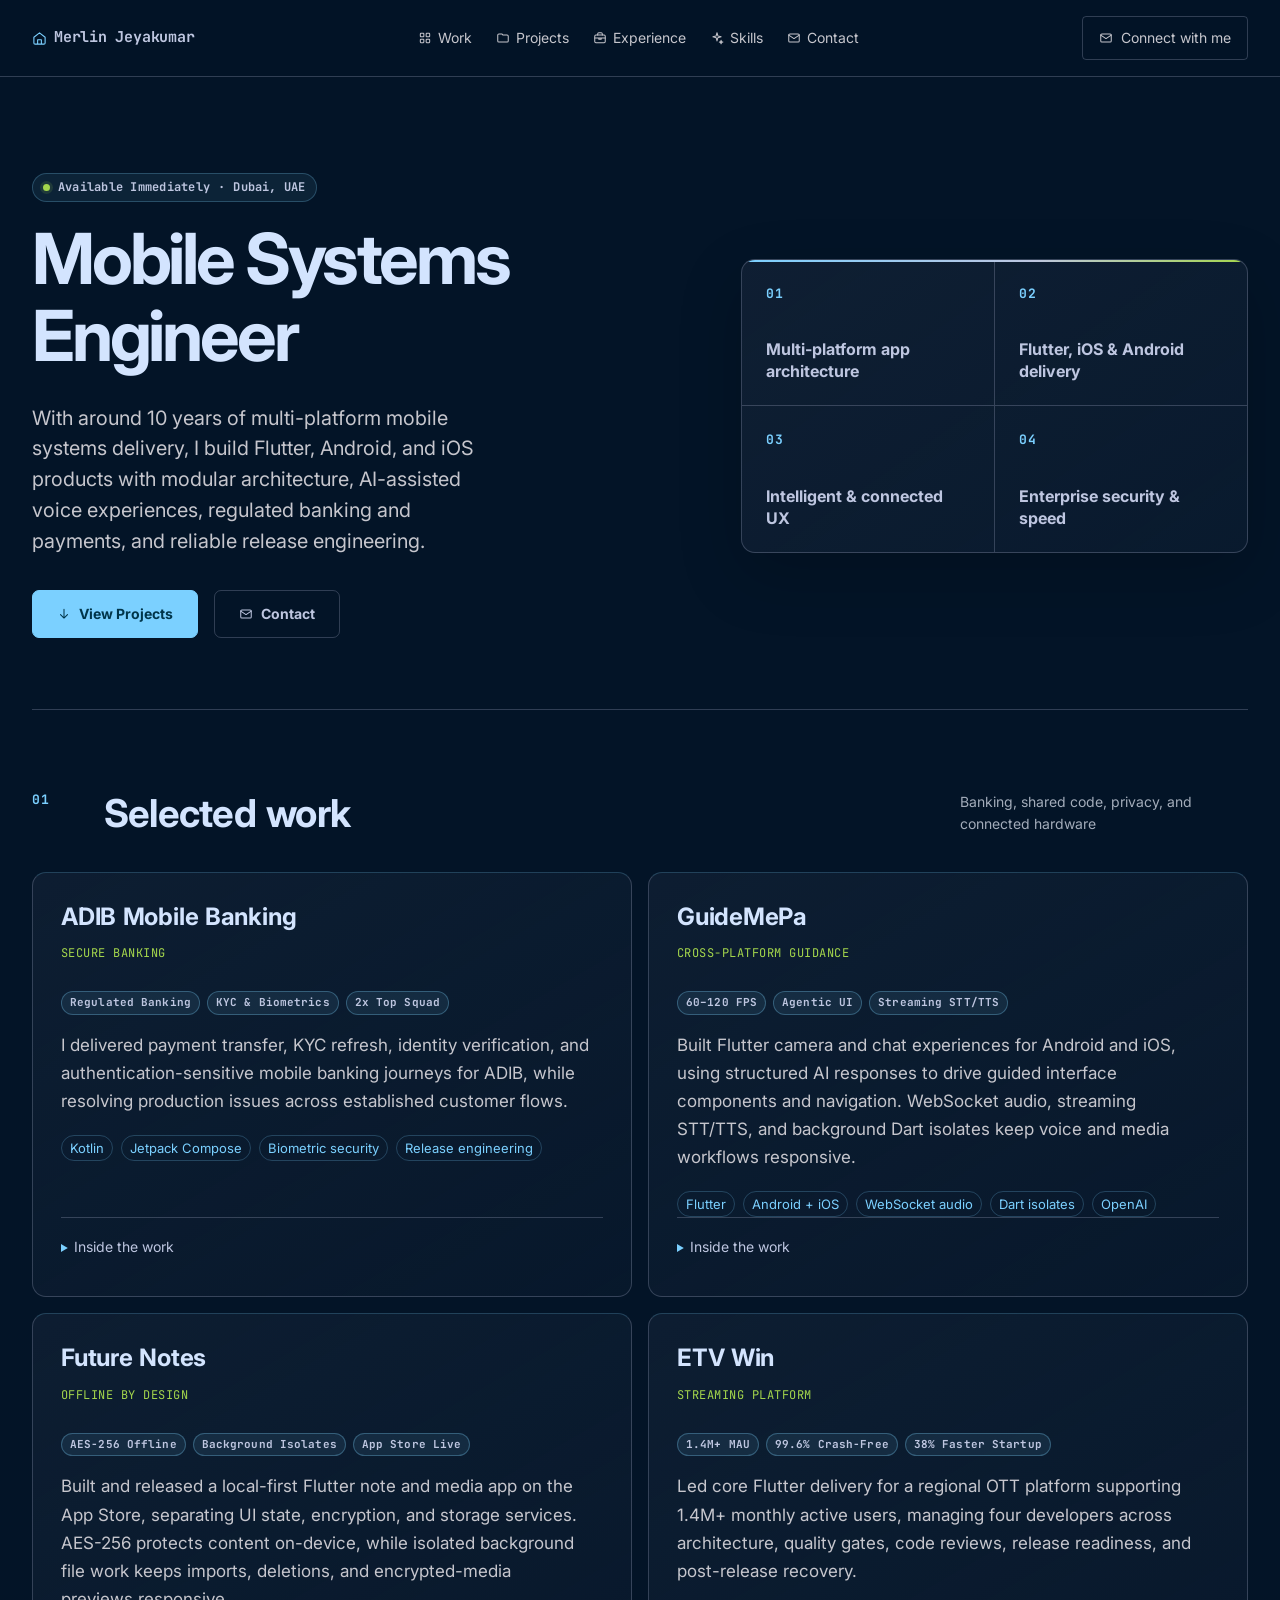
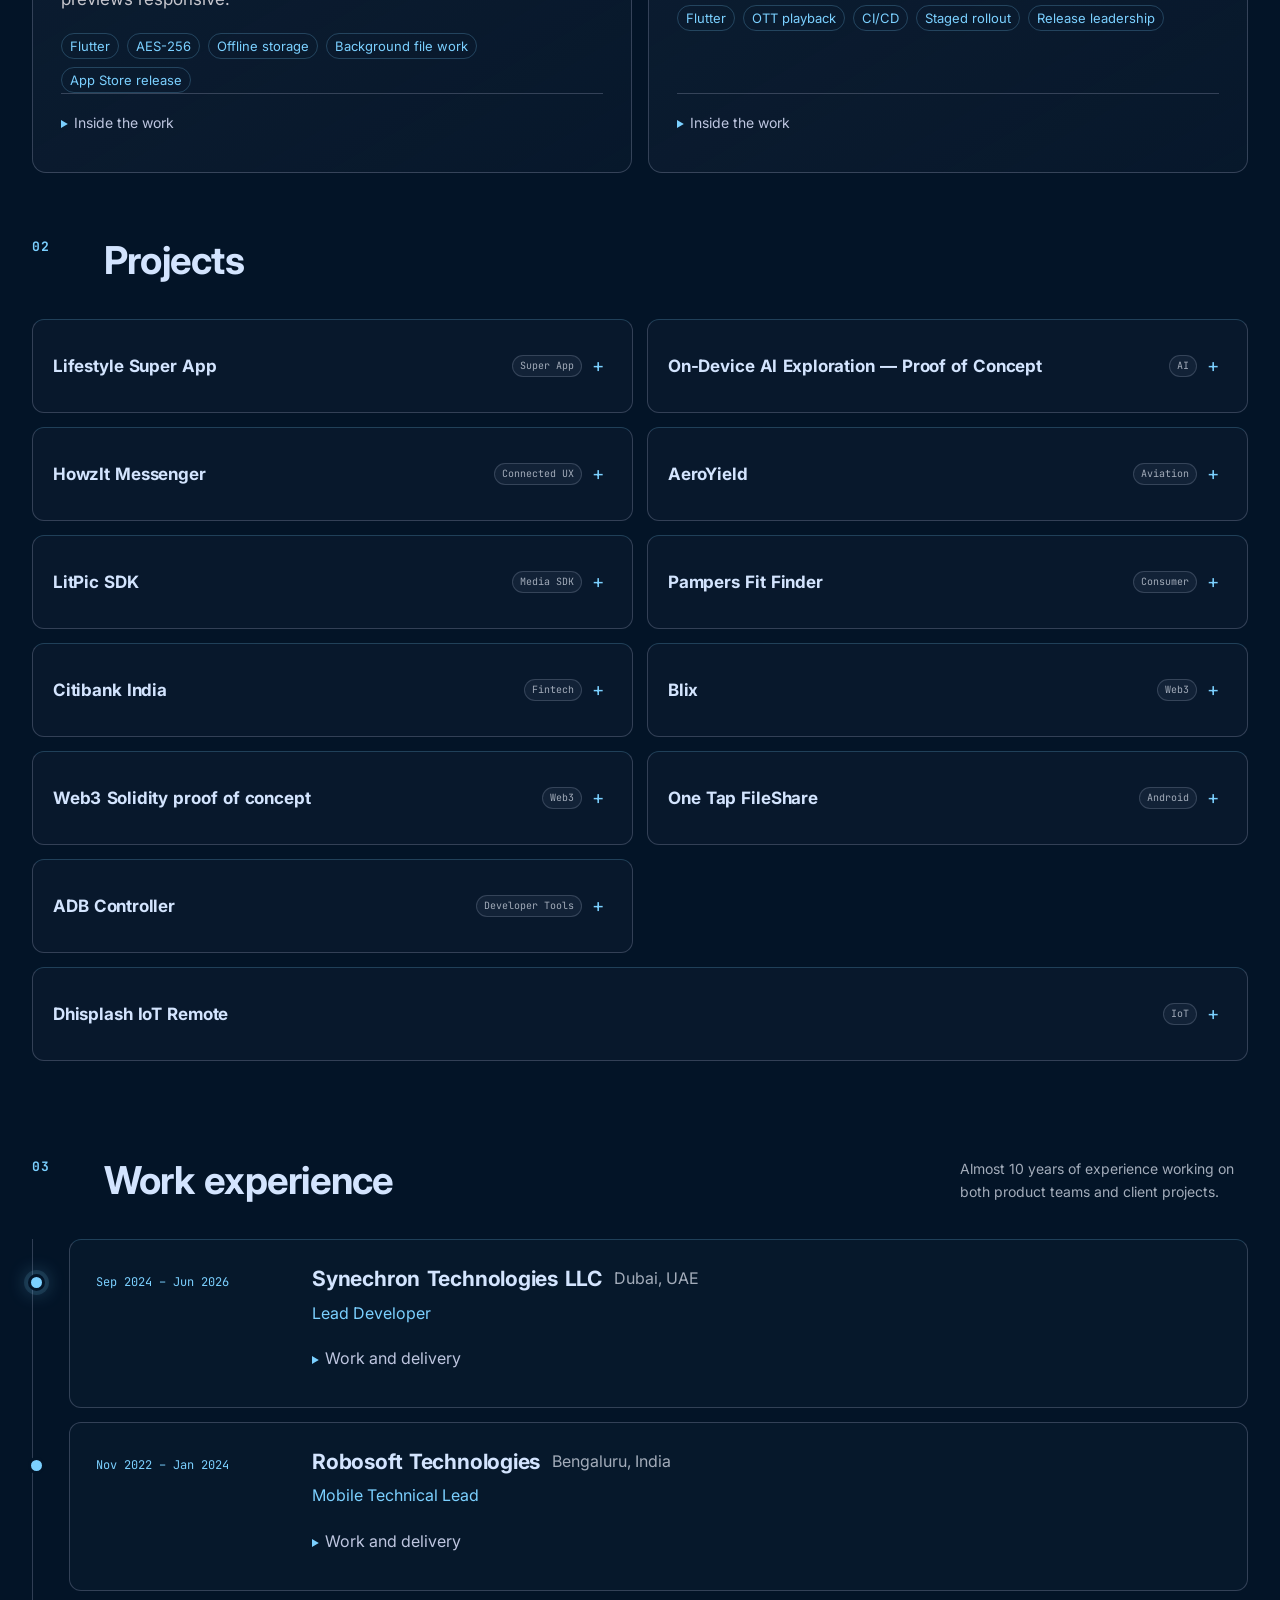
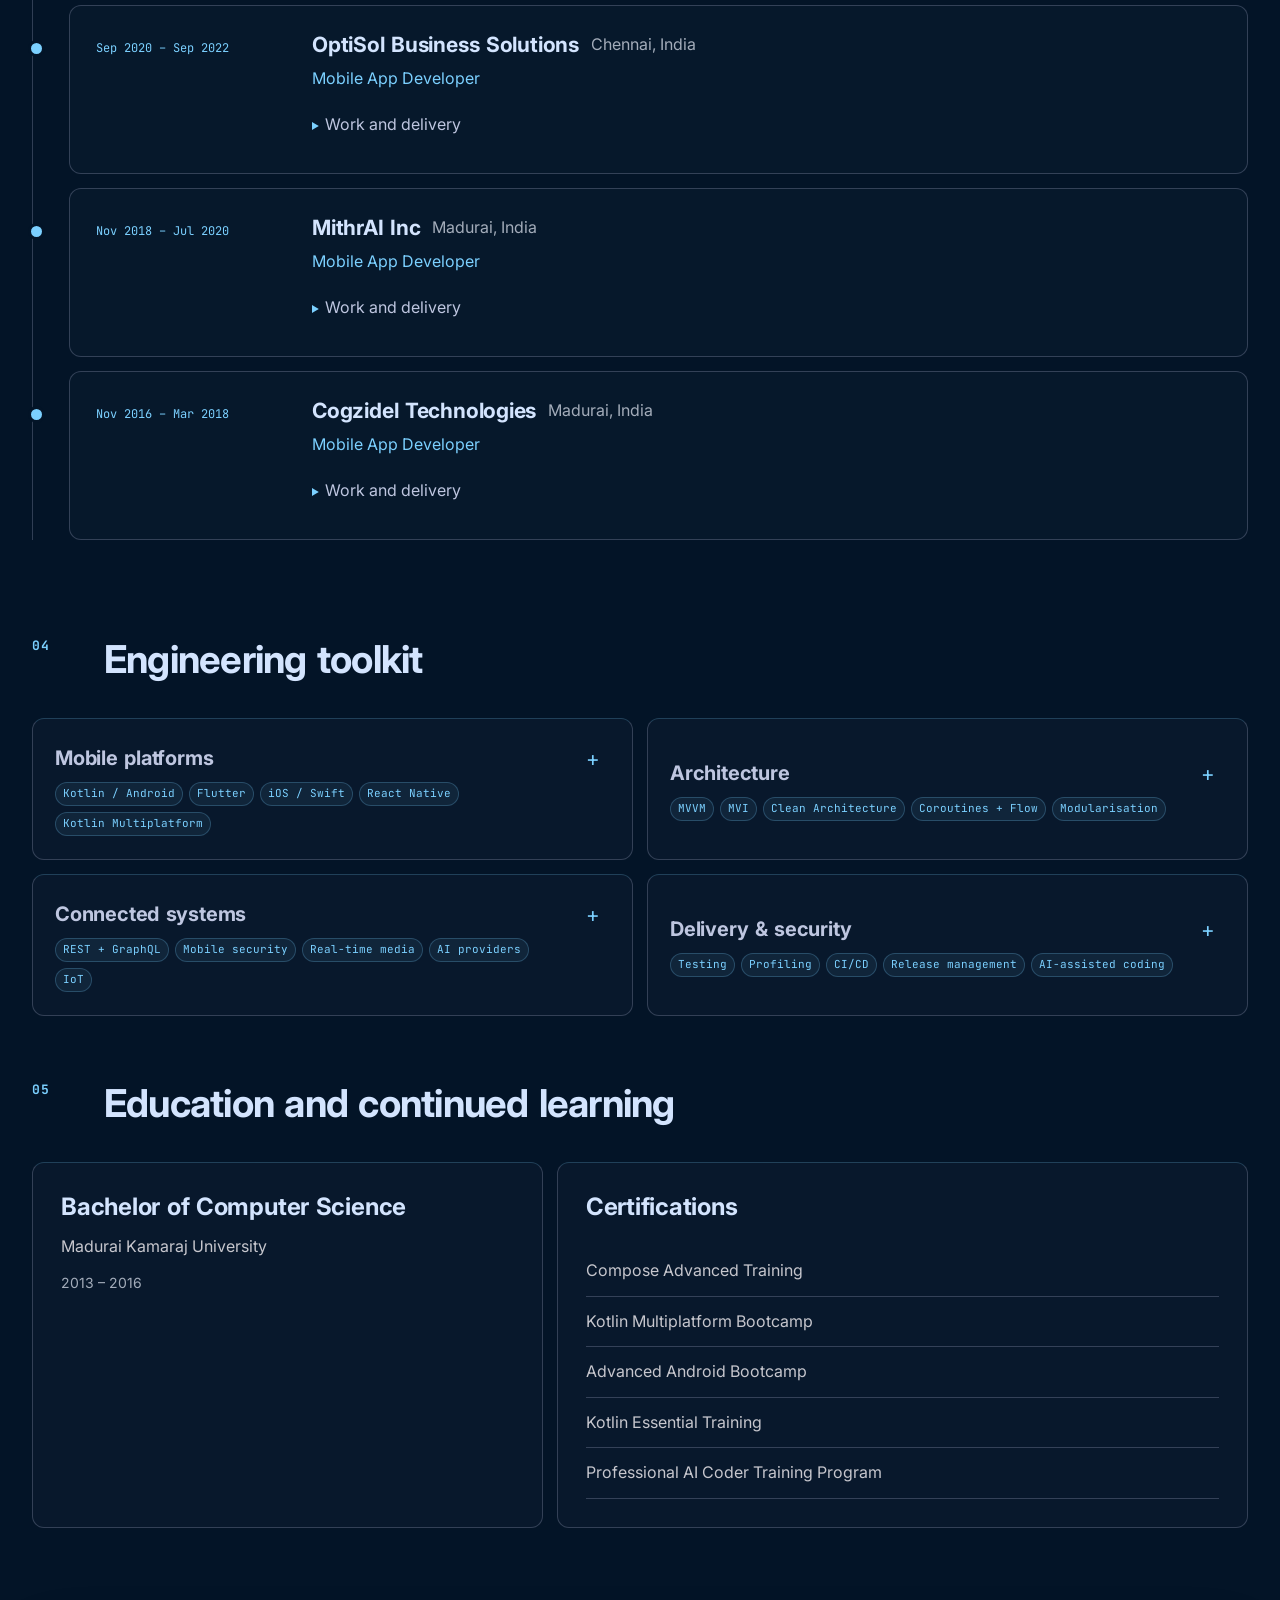
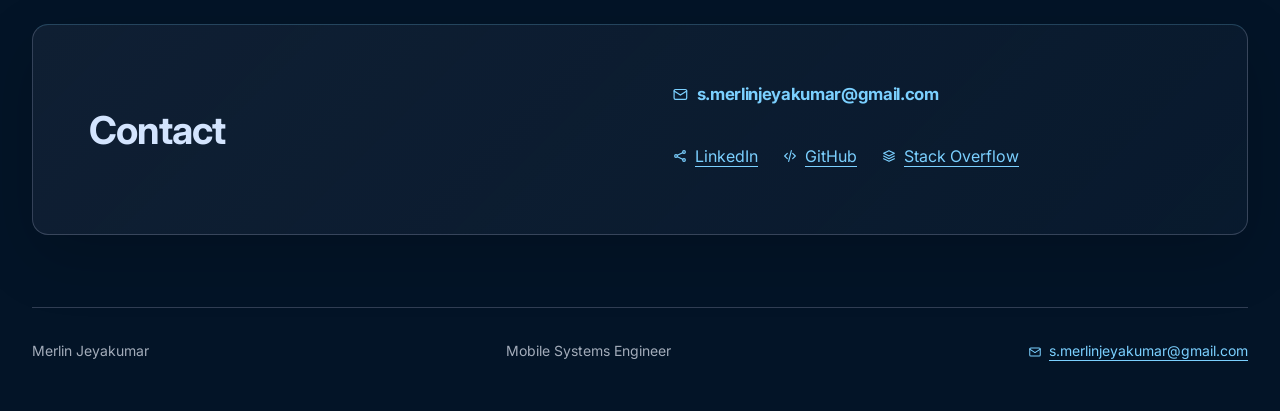
==== commit bb9f1415: "Add accessible link icons" ====
--- a/index.html
+++ b/index.html
@@ -33,18 +33,30 @@
   <script src="site.js" defer></script>
 </head>
 <body>
+  <svg class="icon-sprite" aria-hidden="true" focusable="false" xmlns="http://www.w3.org/2000/svg">
+    <symbol id="icon-arrow-down" viewBox="0 0 24 24"><path d="M12 4v15M6 13l6 6 6-6"/></symbol>
+    <symbol id="icon-home" viewBox="0 0 24 24"><path d="m3 10 9-7 9 7v9a2 2 0 0 1-2 2H5a2 2 0 0 1-2-2zM9 21v-7h6v7"/></symbol>
+    <symbol id="icon-work" viewBox="0 0 24 24"><rect x="4" y="4" width="6" height="6" rx="1"/><rect x="14" y="4" width="6" height="6" rx="1"/><rect x="4" y="14" width="6" height="6" rx="1"/><rect x="14" y="14" width="6" height="6" rx="1"/></symbol>
+    <symbol id="icon-projects" viewBox="0 0 24 24"><path d="M3 7a2 2 0 0 1 2-2h5l2 2h7a2 2 0 0 1 2 2v8a2 2 0 0 1-2 2H5a2 2 0 0 1-2-2z"/></symbol>
+    <symbol id="icon-experience" viewBox="0 0 24 24"><rect x="3" y="7" width="18" height="13" rx="2"/><path d="M8 7V5a2 2 0 0 1 2-2h4a2 2 0 0 1 2 2v2M3 12h18M10 12v2h4v-2"/></symbol>
+    <symbol id="icon-skills" viewBox="0 0 24 24"><path d="m12 3 1.5 5.5L19 10l-5.5 1.5L12 17l-1.5-5.5L5 10l5.5-1.5zM19 16l.7 2.3L22 19l-2.3.7L19 22l-.7-2.3L16 19l2.3-.7z"/></symbol>
+    <symbol id="icon-mail" viewBox="0 0 24 24"><rect x="3" y="5" width="18" height="14" rx="2"/><path d="m3 7 9 6 9-6"/></symbol>
+    <symbol id="icon-network" viewBox="0 0 24 24"><circle cx="6" cy="12" r="2"/><circle cx="18" cy="6" r="2"/><circle cx="18" cy="18" r="2"/><path d="m8 11 8-4M8 13l8 4"/></symbol>
+    <symbol id="icon-code" viewBox="0 0 24 24"><path d="m8 8-4 4 4 4M16 8l4 4-4 4M14 4l-4 16"/></symbol>
+    <symbol id="icon-stack" viewBox="0 0 24 24"><path d="m12 4 8 4-8 4-8-4zM4 12l8 4 8-4M4 16l8 4 8-4"/></symbol>
+  </svg>
   <a class="skip-link" href="#top">Skip to content</a>
   <header class="topbar">
     <div class="container topbar-inner">
-      <a class="wordmark" href="#top" aria-label="Merlin Jeyakumar, home">Merlin Jeyakumar</a>
+      <a class="wordmark" href="#top" aria-label="Merlin Jeyakumar, home"><svg class="link-icon" aria-hidden="true" focusable="false"><use href="#icon-home"/></svg><span>Merlin Jeyakumar</span></a>
       <nav class="primary-nav" aria-label="Primary navigation">
-        <a href="#systems">Work</a><a href="#more-work">Projects</a><a href="#work">Experience</a><a href="#skills">Skills</a><a href="#contact">Contact</a>
+        <a href="#systems"><svg class="link-icon" aria-hidden="true" focusable="false"><use href="#icon-work"/></svg><span>Work</span></a><a href="#more-work"><svg class="link-icon" aria-hidden="true" focusable="false"><use href="#icon-projects"/></svg><span>Projects</span></a><a href="#work"><svg class="link-icon" aria-hidden="true" focusable="false"><use href="#icon-experience"/></svg><span>Experience</span></a><a href="#skills"><svg class="link-icon" aria-hidden="true" focusable="false"><use href="#icon-skills"/></svg><span>Skills</span></a><a href="#contact"><svg class="link-icon" aria-hidden="true" focusable="false"><use href="#icon-mail"/></svg><span>Contact</span></a>
       </nav>
-      <a class="nav-action" href="mailto:s.merlinjeyakumar@gmail.com">Connect with me</a>
+      <a class="nav-action" href="mailto:s.merlinjeyakumar@gmail.com"><svg class="link-icon" aria-hidden="true" focusable="false"><use href="#icon-mail"/></svg><span>Connect with me</span></a>
       <details class="mobile-menu">
         <summary>Menu</summary>
         <nav aria-label="Mobile navigation">
-          <a href="#systems">Work</a><a href="#more-work">Projects</a><a href="#work">Experience</a><a href="#skills">Skills</a><a href="#contact">Contact</a>
+          <a href="#systems"><svg class="link-icon" aria-hidden="true" focusable="false"><use href="#icon-work"/></svg><span>Work</span></a><a href="#more-work"><svg class="link-icon" aria-hidden="true" focusable="false"><use href="#icon-projects"/></svg><span>Projects</span></a><a href="#work"><svg class="link-icon" aria-hidden="true" focusable="false"><use href="#icon-experience"/></svg><span>Experience</span></a><a href="#skills"><svg class="link-icon" aria-hidden="true" focusable="false"><use href="#icon-skills"/></svg><span>Skills</span></a><a href="#contact"><svg class="link-icon" aria-hidden="true" focusable="false"><use href="#icon-mail"/></svg><span>Contact</span></a>
         </nav>
       </details>
     </div>
@@ -55,7 +67,7 @@
         <p class="availability-badge"><span class="availability-dot" aria-hidden="true"></span>Available Immediately <span aria-hidden="true">·</span> Dubai, UAE</p>
         <h1 id="hero-title">Mobile Systems Engineer</h1>
         <p class="lead" data-copy="hero">With around 10 years of multi-platform mobile systems delivery, I build Flutter, Android, and iOS products with modular architecture, AI-assisted voice experiences, regulated banking and payments, and reliable release engineering.</p>
-        <div class="hero-actions"><a class="button primary" href="#systems">View Projects</a><a class="button quiet" href="#contact">Contact</a></div>
+        <div class="hero-actions"><a class="button primary" href="#systems"><svg class="link-icon" aria-hidden="true" focusable="false"><use href="#icon-arrow-down"/></svg><span>View Projects</span></a><a class="button quiet" href="#contact"><svg class="link-icon" aria-hidden="true" focusable="false"><use href="#icon-mail"/></svg><span>Contact</span></a></div>
       </div>
       <aside class="hero-rail" aria-label="Professional focus" data-reveal>
         <h2 class="sr-only">Professional focus</h2>
@@ -93,7 +105,7 @@
             <ul class="impact-metrics" aria-label="Future Notes impact metrics"><li>AES-256 Offline</li><li>Background Isolates</li><li>App Store Live</li></ul>
             <p data-copy="notes">Built and released a local-first Flutter note and media app on the App Store, separating UI state, encryption, and storage services. AES-256 protects content on-device, while isolated background file work keeps imports, deletions, and encrypted-media previews responsive.</p>
             <ul class="tags" aria-label="Future Notes technologies"><li>Flutter</li><li>AES-256</li><li>Offline storage</li><li>Background file work</li><li>App Store release</li></ul>
-            <details class="story-details"><summary>Inside the work</summary><div class="detail-body"><p data-copy="notesDetail">I resolved encrypted-media preview and background-file operation issues on Android, then verified the fixes through regression and physical-device testing that covered interruptions, progress, cancellation, and privacy-preserving notification content.</p><a href="https://github.com/merlinJeyakumar/future-notes">View source</a></div></details>
+            <details class="story-details"><summary>Inside the work</summary><div class="detail-body"><p data-copy="notesDetail">I resolved encrypted-media preview and background-file operation issues on Android, then verified the fixes through regression and physical-device testing that covered interruptions, progress, cancellation, and privacy-preserving notification content.</p><a class="source-link" href="https://github.com/merlinJeyakumar/future-notes"><svg class="link-icon" aria-hidden="true" focusable="false"><use href="#icon-code"/></svg><span>View source</span></a></div></details>
           </div>
         </article>
         <article class="story" id="etv-win" data-reveal>
@@ -119,15 +131,15 @@
         <details class="project-item"><summary><span class="project-name">Pampers Fit Finder</span><span class="project-domain">Consumer</span></summary><div class="detail-body"><p data-copy="pampers">I used GraphQL functionality, integrated camera scanning and image-processing flows with ML Kit, and provided support for unit, user interface (UI), and regression tests.</p></div></details>
         <details class="project-item"><summary><span class="project-name">Citibank India</span><span class="project-domain">Fintech</span></summary><div class="detail-body"><p data-copy="citibank">Focused on mobile hardening, transaction validation, encryption, biometrics, certificate pinning, and secure local storage.</p><p>AppDome Shield, SSL pinning, AES encryption, biometrics, and secure storage.</p></div></details>
         <details class="project-item"><summary><span class="project-name">Blix</span><span class="project-domain">Web3</span></summary><div class="detail-body"><p data-copy="blix">I designed image-to-NFT creation and wallet-connected marketplace capabilities on Polygon, along with application monitoring and production releases.</p><p>Camera2, ML Kit, MVVM, Firebase, in-app purchases, and Polygon.</p></div></details>
-        <details class="project-item"><summary><span class="project-name">Web3 Solidity proof of concept</span><span class="project-domain">Web3</span></summary><div class="detail-body"><p data-copy="web3">Built an Android proof of concept for wallet creation, connection, transfers, and Polygon NFT minting, verifying the communication between the app, wallet, network, &amp; smart contract.</p><p>Android, Kotlin, Solidity, MetaMask, Polygon, and Infura.</p><a href="https://github.com/merlinJeyakumar/NFT-Web3-Android">View source</a></div></details>
+        <details class="project-item"><summary><span class="project-name">Web3 Solidity proof of concept</span><span class="project-domain">Web3</span></summary><div class="detail-body"><p data-copy="web3">Built an Android proof of concept for wallet creation, connection, transfers, and Polygon NFT minting, verifying the communication between the app, wallet, network, &amp; smart contract.</p><p>Android, Kotlin, Solidity, MetaMask, Polygon, and Infura.</p><a class="source-link" href="https://github.com/merlinJeyakumar/NFT-Web3-Android"><svg class="link-icon" aria-hidden="true" focusable="false"><use href="#icon-code"/></svg><span>View source</span></a></div></details>
         <details class="project-item"><summary><span class="project-name">One Tap FileShare</span><span class="project-domain">Android</span></summary><div class="detail-body"><p data-copy="fileshare">Customized local-network file transfers for Android phones and TV devices, with connection setup, transfer-state feedback, and navigation for both screen types.</p><p>FTP server/client, Android, Android TV, file handling, and local networking.</p></div></details>
-        <details class="project-item"><summary><span class="project-name">ADB Controller</span><span class="project-domain">Developer Tools</span></summary><div class="detail-body"><p data-copy="adb">Built a desktop ADB controller with integrated QR pairing, network auto-discovery, and connection monitoring for Windows, macOS, and Android operating systems.</p><p>Kotlin, Compose, ADB, QR pairing, network discovery, and desktop packaging.</p><a href="https://github.com/merlinJeyakumar/Desktop-Adb-compose-kotlin">View source</a></div></details>
+        <details class="project-item"><summary><span class="project-name">ADB Controller</span><span class="project-domain">Developer Tools</span></summary><div class="detail-body"><p data-copy="adb">Built a desktop ADB controller with integrated QR pairing, network auto-discovery, and connection monitoring for Windows, macOS, and Android operating systems.</p><p>Kotlin, Compose, ADB, QR pairing, network discovery, and desktop packaging.</p><a class="source-link" href="https://github.com/merlinJeyakumar/Desktop-Adb-compose-kotlin"><svg class="link-icon" aria-hidden="true" focusable="false"><use href="#icon-code"/></svg><span>View source</span></a></div></details>
         <details class="project-item"><summary><span class="project-name">Dhisplash IoT Remote</span><span class="project-domain">IoT</span></summary><div class="detail-body"><p data-copy="dhisplash">Integrated mobile controls to smart devices through AWS IoT integration, local discovery, and remote commands, with a focus on connection handling and background reliability.</p><p>AWS IoT SDK, ESP32, BLE, TCP/IP and UDP discovery, Gson, and Firebase Performance.</p></div></details>
       </div>
     </section>
 
     <section class="section" id="work" aria-labelledby="career-title">
-      <div class="section-heading" data-reveal><span class="section-number" aria-hidden="true">03</span><div class="section-title"><h2 id="career-title">Professional trajectory</h2><p>Around 10 years across product teams and client delivery.</p></div></div>
+      <div class="section-heading" data-reveal><span class="section-number" aria-hidden="true">03</span><div class="section-title"><h2 id="career-title">Work experience</h2><p>Almost 10 years of experience working on both product teams and client projects.</p></div></div>
       <div class="timeline" data-reveal>
         <article class="role role-current"><div class="role-date">Sep 2024 – Jun 2026</div><div class="role-main"><div class="employer-line"><h3>Synechron Technologies LLC</h3><span class="workplace">Dubai, UAE</span></div><p class="role-title">Lead Developer</p><details><summary>Work and delivery</summary><div class="detail-body"><p data-copy="synechron">Delivered payment transfer, KYC refresh, identity verification, and authentication-sensitive banking journeys for ADIB, while coordinating regulated releases and resolving production issues across established customer flows.</p><p>Supported Compose migration, modularisation, CI/CD, rollback preparation, code reviews, and cross-functional delivery with product, UI/UX, backend, QA, cybersecurity, release, and client teams.</p></div></details></div></article>
         <article class="role"><div class="role-date">Nov 2022 – Jan 2024</div><div class="role-main"><div class="employer-line"><h3>Robosoft Technologies</h3><span class="workplace">Bengaluru, India</span></div><p class="role-title">Mobile Technical Lead</p><details><summary>Work and delivery</summary><div class="detail-body"><p data-copy="robosoft">Managed core Flutter and native mobile delivery for ETV Win, coordinating four developers across architecture, sprint planning, code reviews, quality gates, release readiness, and post-release recovery with product, backend, and QA teams.</p><p>Projects: ETV Win OTT Streaming Platform and Blix NFT Marketplace</p></div></details></div></article>
@@ -158,10 +170,10 @@
     <section class="section" id="contact" aria-labelledby="contact-title">
       <div class="contact-panel" data-reveal>
         <div class="contact-copy"><h2 id="contact-title">Contact</h2></div>
-        <div class="contact-links"><a class="contact-email" href="mailto:s.merlinjeyakumar@gmail.com">s.merlinjeyakumar@gmail.com</a><div class="profile-links"><a href="https://www.linkedin.com/in/merlin-jeyakumar">LinkedIn</a><a href="https://github.com/merlinJeyakumar">GitHub</a><a href="https://stackoverflow.com/users/10110990/merlin-jeyakumar">Stack Overflow</a></div></div>
+        <div class="contact-links"><a class="contact-email" href="mailto:s.merlinjeyakumar@gmail.com"><svg class="link-icon" aria-hidden="true" focusable="false"><use href="#icon-mail"/></svg><span>s.merlinjeyakumar@gmail.com</span></a><div class="profile-links"><a href="https://www.linkedin.com/in/merlin-jeyakumar"><svg class="link-icon" aria-hidden="true" focusable="false"><use href="#icon-network"/></svg><span>LinkedIn</span></a><a href="https://github.com/merlinJeyakumar"><svg class="link-icon" aria-hidden="true" focusable="false"><use href="#icon-code"/></svg><span>GitHub</span></a><a href="https://stackoverflow.com/users/10110990/merlin-jeyakumar"><svg class="link-icon" aria-hidden="true" focusable="false"><use href="#icon-stack"/></svg><span>Stack Overflow</span></a></div></div>
       </div>
     </section>
   </main>
-  <footer class="site-footer container"><span>Merlin Jeyakumar</span><span>Mobile Systems Engineer</span><a href="mailto:s.merlinjeyakumar@gmail.com">s.merlinjeyakumar@gmail.com</a></footer>
+  <footer class="site-footer container"><span>Merlin Jeyakumar</span><span>Mobile Systems Engineer</span><a href="mailto:s.merlinjeyakumar@gmail.com"><svg class="link-icon" aria-hidden="true" focusable="false"><use href="#icon-mail"/></svg><span>s.merlinjeyakumar@gmail.com</span></a></footer>
 </body>
 </html>
--- a/styles.css
+++ b/styles.css
@@ -32,25 +32,28 @@
 ul { padding-left: var(--space-lg); }
 small { font-size: 14px; }
 .container { width: min(var(--container), calc(100% - 64px)); margin-inline: auto; }
+.icon-sprite { position: absolute; width: 0; height: 0; overflow: hidden; pointer-events: none; }
+.link-icon { width: 1em; height: 1em; flex: 0 0 auto; fill: none; stroke: currentColor; stroke-linecap: round; stroke-linejoin: round; stroke-width: 1.75; }
 .skip-link { position: fixed; top: var(--space-md); left: var(--space-md); z-index: 500; padding: var(--space-sm) var(--space-md); background: var(--surface-high); color: var(--text); transform: translateY(-160%); }
 .skip-link:focus-visible { transform: none; }
 .topbar { position: sticky; top: 0; z-index: var(--z-sticky-nav); background: var(--glass); backdrop-filter: blur(14px); border-bottom: 1px solid var(--rule); }
 .topbar-inner { min-height: 88px; display: flex; align-items: center; justify-content: space-between; gap: var(--space-lg); }
-.wordmark { max-width: 29ch; color: var(--primary); font-family: var(--font-mono); font-size: 15px; line-height: 1.45; font-weight: 700; letter-spacing: -0.015em; text-decoration: none; }
+.wordmark { max-width: 29ch; display: inline-flex; align-items: center; gap: 7px; color: var(--primary); font-family: var(--font-mono); font-size: 15px; line-height: 1.45; font-weight: 700; letter-spacing: -0.015em; text-decoration: none; }
+.wordmark .link-icon { color: var(--secondary); }
 .primary-nav { display: flex; gap: var(--space-lg); align-items: center; }
 .primary-nav a, .nav-action { font-size: 14px; color: var(--muted); text-decoration: none; white-space: nowrap; }
-.primary-nav a { display: inline-flex; align-items: center; min-height: 44px; }
+.primary-nav a { display: inline-flex; align-items: center; gap: 6px; min-height: 44px; }
 .primary-nav a:hover, .nav-action:hover { color: var(--secondary); }
-.nav-action { min-height: 44px; display: inline-flex; align-items: center; padding-inline: var(--space-md); border: 1px solid var(--rule); border-radius: 4px; }
+.nav-action { min-height: 44px; display: inline-flex; align-items: center; gap: 8px; padding-inline: var(--space-md); border: 1px solid var(--rule); border-radius: 4px; }
 .mobile-menu { display: none; position: relative; }
 .mobile-menu summary { min-height: 48px; display: flex; align-items: center; cursor: pointer; color: var(--secondary); font-family: var(--font-mono); font-size: 15px; font-weight: 700; letter-spacing: -0.01em; }
 .mobile-menu nav { position: absolute; right: 0; top: 100%; min-width: 200px; padding: var(--space-sm); background: var(--surface); border: 1px solid var(--rule); border-radius: var(--radius); }
-.mobile-menu nav a { display: flex; align-items: center; min-height: 48px; padding-inline: var(--space-sm); text-decoration: none; }
+.mobile-menu nav a { display: flex; align-items: center; gap: 8px; min-height: 48px; padding-inline: var(--space-sm); text-decoration: none; }
 .hero { display: flex; align-items: flex-end; gap: var(--space-3xl); padding-block: var(--space-3xl) var(--space-2xl); }
 .hero-copy { flex: 1 1 560px; min-width: 0; }
 .lead { margin-top: var(--space-lg); font-size: 20px; line-height: 1.6; color: var(--muted); max-width: 42ch; }
 .hero-actions { display: flex; flex-wrap: wrap; gap: var(--space-md); margin-top: var(--space-xl); }
-.button { min-height: 48px; display: inline-flex; align-items: center; justify-content: center; padding-inline: var(--space-lg); border: 1px solid var(--secondary); border-radius: 4px; text-decoration: none; font-weight: 700; font-size: 14px; white-space: nowrap; }
+.button { min-height: 48px; display: inline-flex; align-items: center; justify-content: center; gap: 8px; padding-inline: var(--space-lg); border: 1px solid var(--secondary); border-radius: 4px; text-decoration: none; font-weight: 700; font-size: 14px; white-space: nowrap; }
 .button.primary { color: var(--button-text); background: var(--secondary); }
 .button.primary:hover { background: var(--primary); border-color: var(--primary); }
 .button.quiet { border-color: var(--rule); color: var(--primary); }
@@ -80,7 +83,7 @@
 summary:hover { color: var(--secondary); }
 .detail-body { padding-block: var(--space-md) var(--space-xs); color: var(--muted); }
 .detail-body p + p { margin-top: var(--space-md); }
-.detail-body a { display: inline-flex; align-items: center; min-height: 44px; margin-top: var(--space-sm); }
+.detail-body a { display: inline-flex; align-items: center; gap: 7px; min-height: 44px; margin-top: var(--space-sm); }
 .recognition { color: var(--tertiary); font-size: 14px; }
 .project-index { border-top: 1px solid var(--rule); }
 .project-item { border-bottom: 1px solid var(--rule); }
@@ -121,11 +124,11 @@
 .contact-copy { flex: 1; }
 .contact-copy p { color: var(--muted); margin-top: var(--space-lg); }
 .contact-links { flex: 1; min-width: 0; }
-.contact-email { display: inline-block; min-width: 0; color: var(--secondary); font-size: clamp(0.85rem, 3.8vw, 1.05rem); font-weight: 700; letter-spacing: -0.02em; text-decoration: none; white-space: nowrap; overflow-wrap: normal; }
+.contact-email { display: inline-flex; align-items: center; gap: 8px; min-width: 0; color: var(--secondary); font-size: clamp(0.85rem, 3.8vw, 1.05rem); font-weight: 700; letter-spacing: -0.02em; text-decoration: none; white-space: nowrap; overflow-wrap: normal; }
 .profile-links { display: flex; flex-wrap: wrap; align-items: center; gap: var(--space-lg); margin-top: var(--space-lg); }
-.profile-links a { min-height: 44px; display: inline-flex; align-items: center; font-size: 16px; white-space: nowrap; }
+.profile-links a { min-height: 44px; display: inline-flex; align-items: center; gap: 7px; font-size: 16px; white-space: nowrap; }
 .site-footer { display: flex; align-items: center; justify-content: space-between; flex-wrap: wrap; gap: var(--space-md); padding-block: var(--space-xl) var(--space-2xl); color: var(--dim); font-size: 14px; }
-.site-footer a { white-space: nowrap; }
+.site-footer a { display: inline-flex; align-items: center; gap: 7px; white-space: nowrap; }
 @media (max-width: 1100px) { .primary-nav { gap: var(--space-md); } .nav-action { display: none; } }
 @media (max-width: 959px) {
   .container { width: min(var(--container), calc(100% - 48px)); }
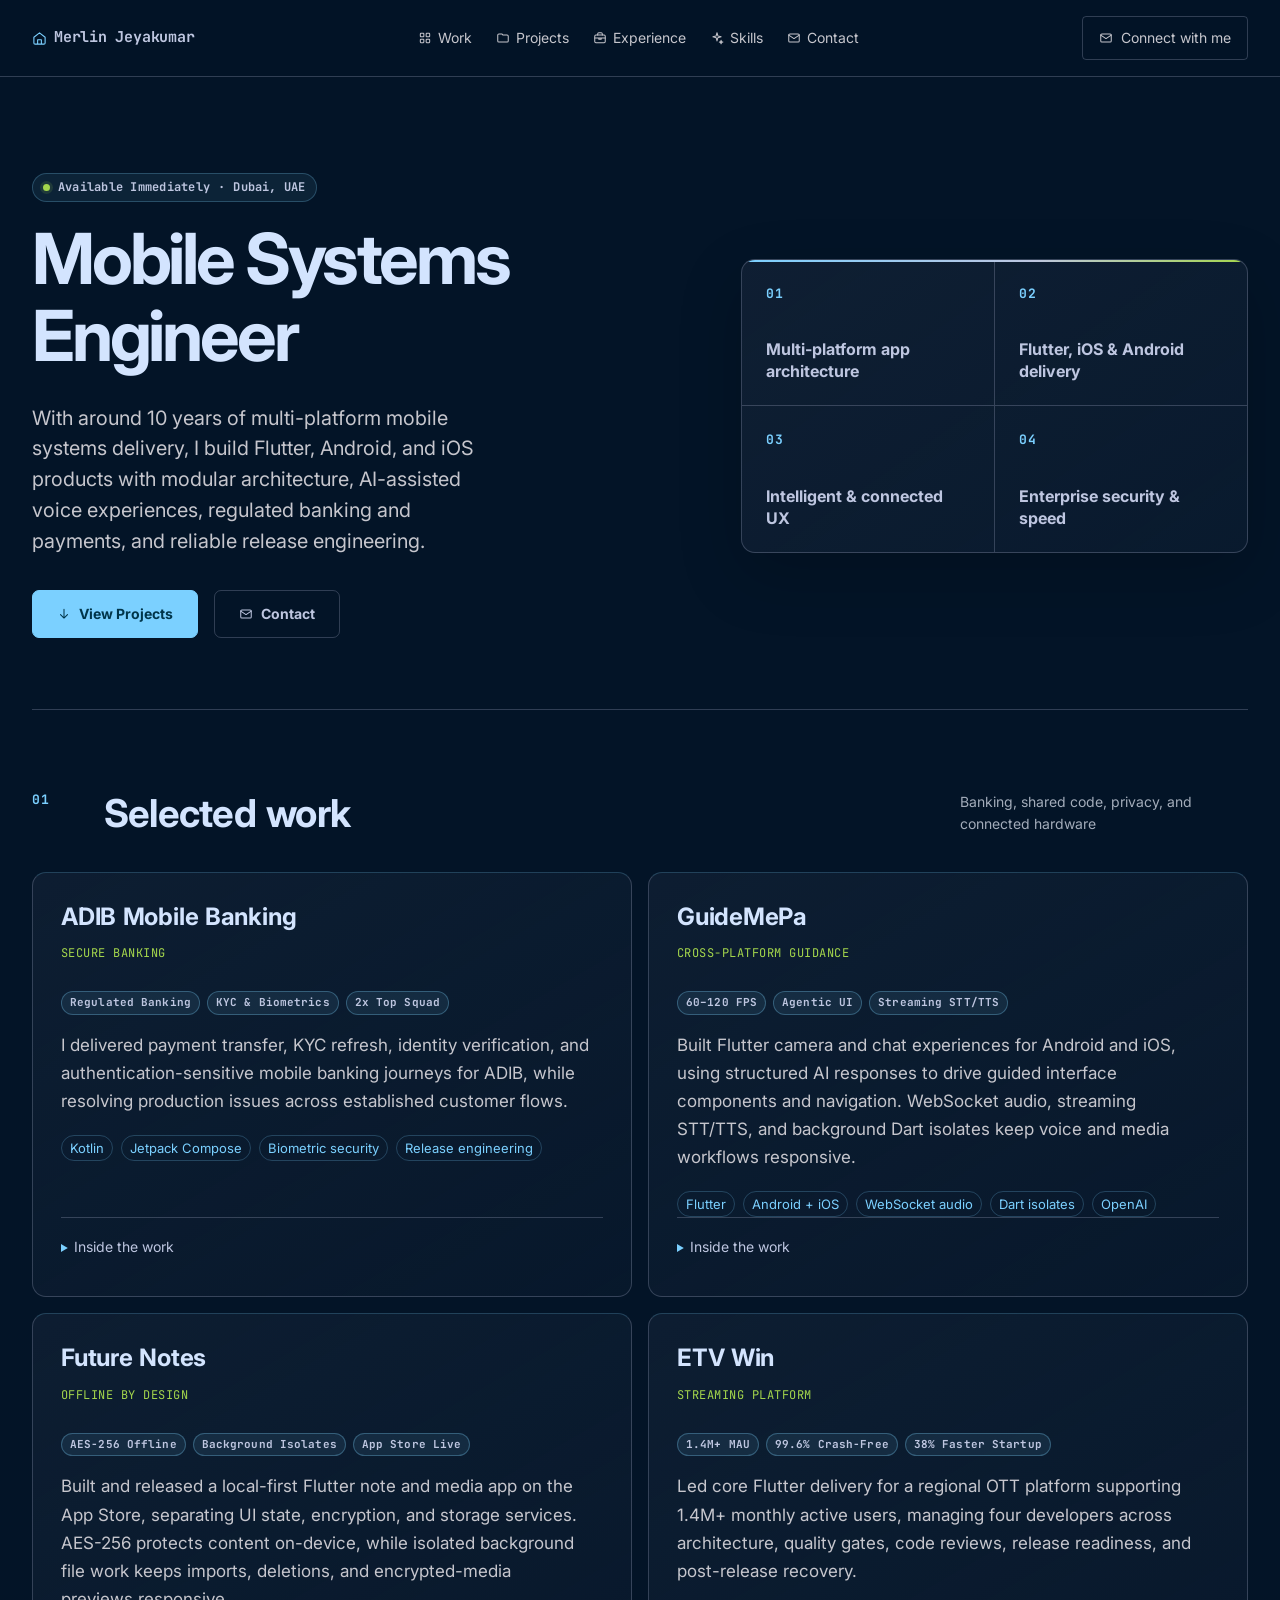
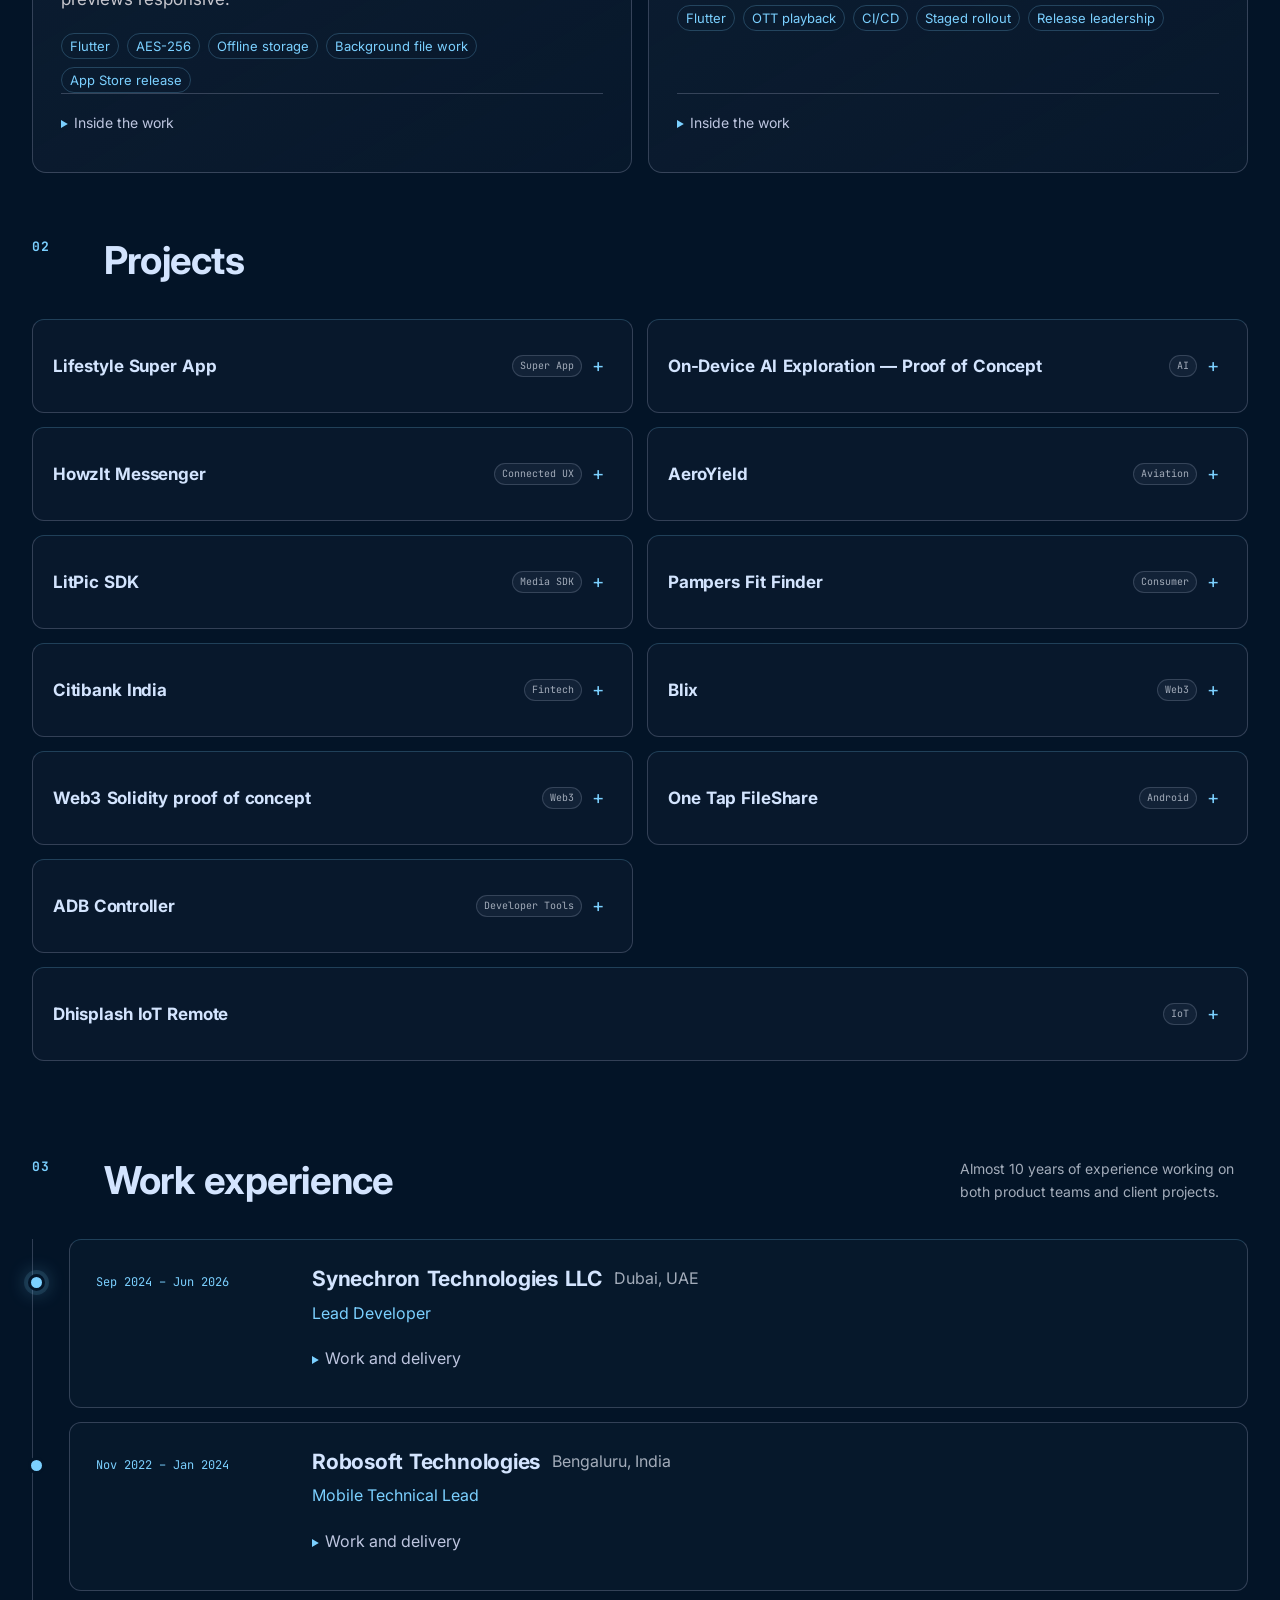
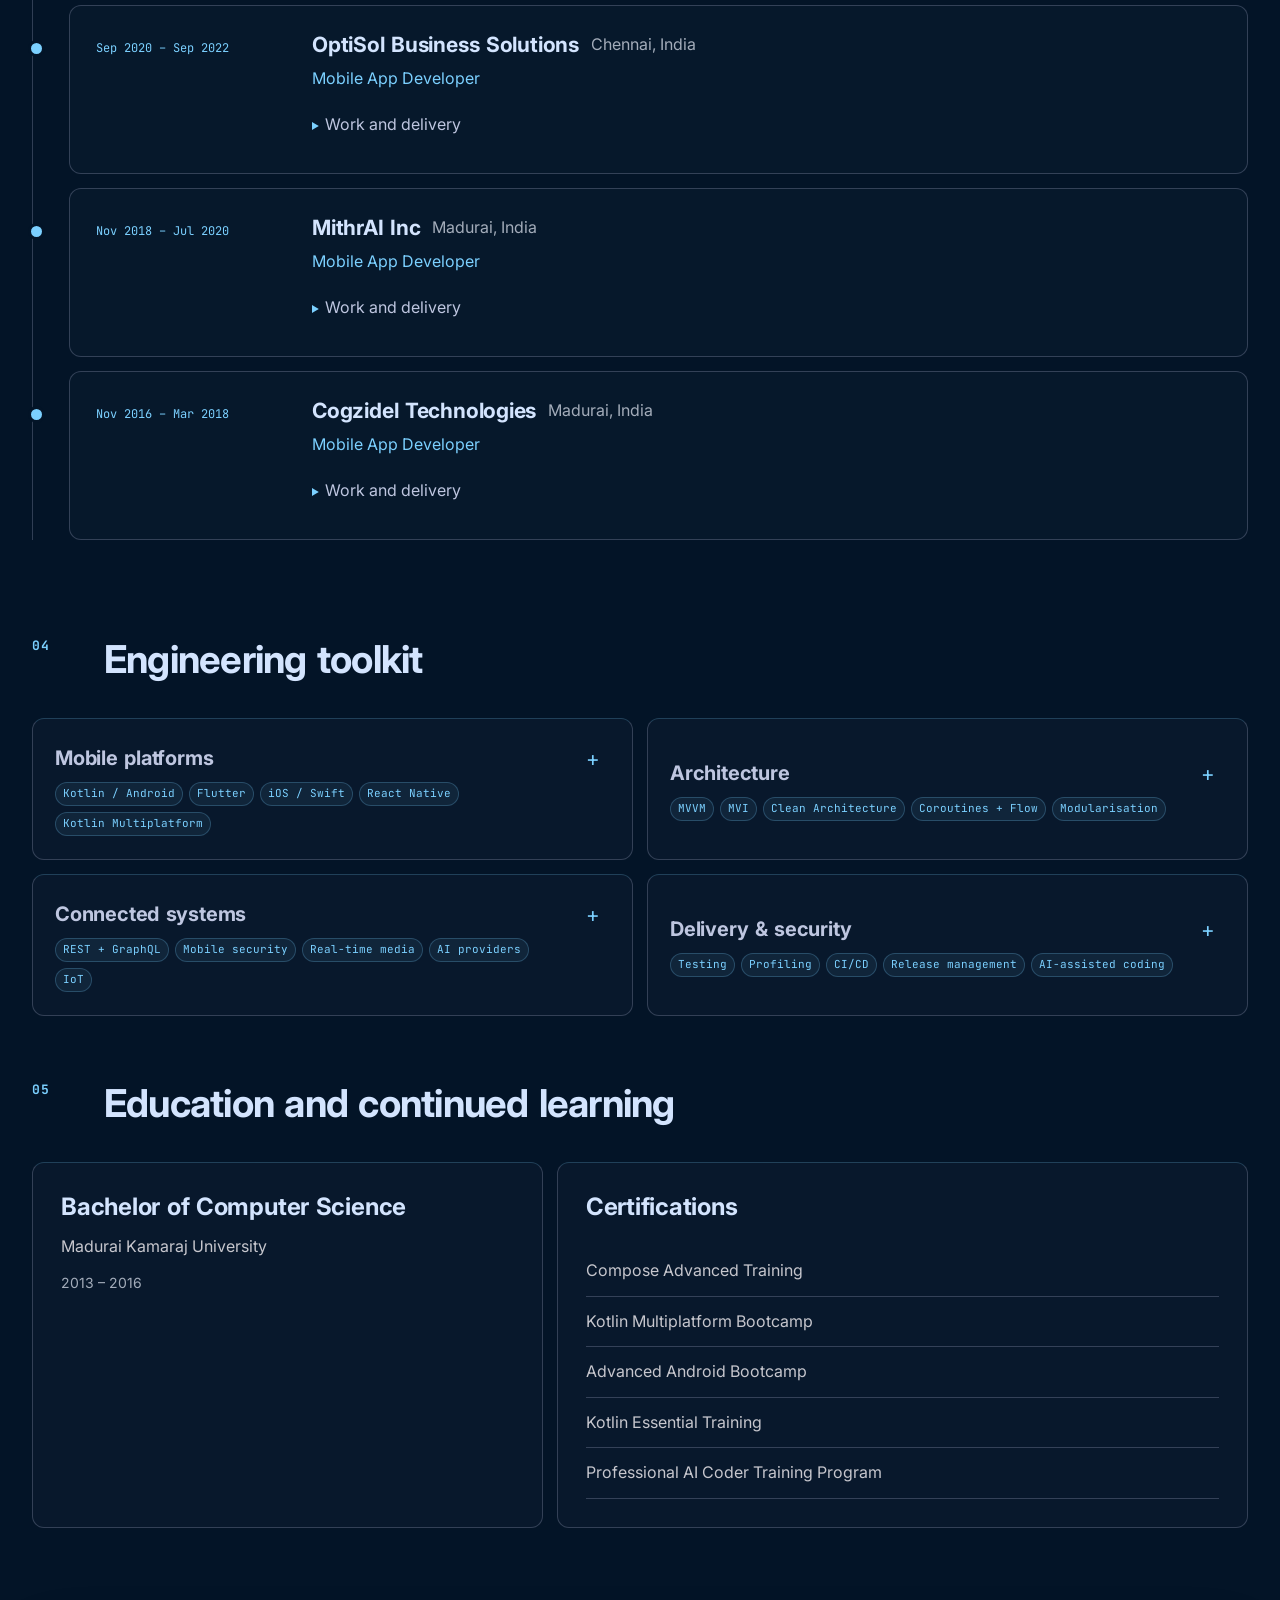
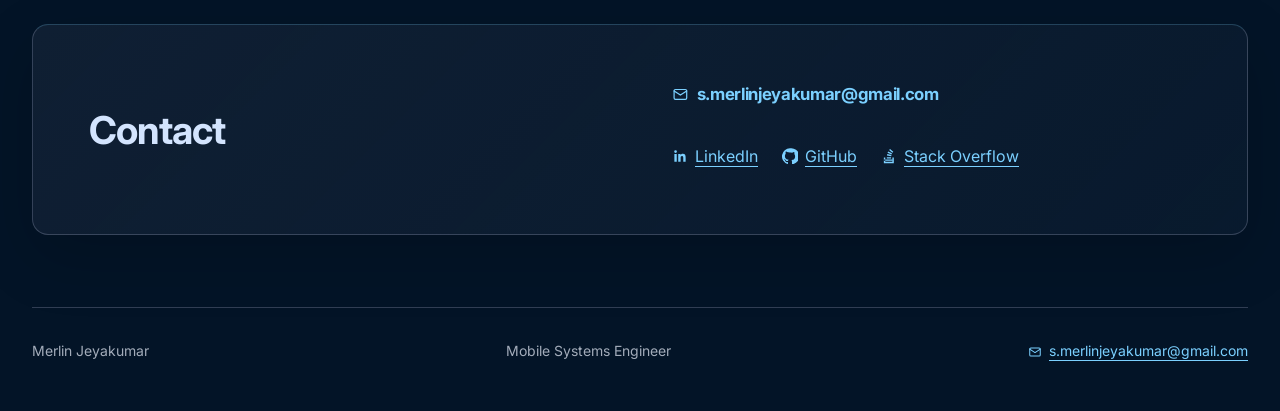
==== commit 31d5206b: "Use branded social link icons" ====
--- a/index.html
+++ b/index.html
@@ -41,9 +41,10 @@
     <symbol id="icon-experience" viewBox="0 0 24 24"><rect x="3" y="7" width="18" height="13" rx="2"/><path d="M8 7V5a2 2 0 0 1 2-2h4a2 2 0 0 1 2 2v2M3 12h18M10 12v2h4v-2"/></symbol>
     <symbol id="icon-skills" viewBox="0 0 24 24"><path d="m12 3 1.5 5.5L19 10l-5.5 1.5L12 17l-1.5-5.5L5 10l5.5-1.5zM19 16l.7 2.3L22 19l-2.3.7L19 22l-.7-2.3L16 19l2.3-.7z"/></symbol>
     <symbol id="icon-mail" viewBox="0 0 24 24"><rect x="3" y="5" width="18" height="14" rx="2"/><path d="m3 7 9 6 9-6"/></symbol>
-    <symbol id="icon-network" viewBox="0 0 24 24"><circle cx="6" cy="12" r="2"/><circle cx="18" cy="6" r="2"/><circle cx="18" cy="18" r="2"/><path d="m8 11 8-4M8 13l8 4"/></symbol>
+    <symbol id="icon-linkedin" viewBox="0 0 24 24"><path d="M20.45 20.45h-3.55v-5.57c0-1.33-.03-3.04-1.85-3.04-1.85 0-2.14 1.45-2.14 2.94v5.67H9.35V9h3.41v1.56h.05c.48-.9 1.64-1.85 3.37-1.85 3.6 0 4.27 2.37 4.27 5.46v6.28zM5.34 7.43a2.06 2.06 0 1 1 0-4.12 2.06 2.06 0 0 1 0 4.12zM3.56 20.45h3.56V9H3.56z"/></symbol>
+    <symbol id="icon-github" viewBox="0 0 24 24"><path d="M12 .5a12 12 0 0 0-3.79 23.4c.6.11.82-.26.82-.58v-2.23c-3.34.73-4.04-1.61-4.04-1.61-.55-1.39-1.33-1.76-1.33-1.76-1.09-.74.08-.72.08-.72 1.2.08 1.84 1.23 1.84 1.23 1.07 1.83 2.8 1.3 3.48.99.11-.78.42-1.3.76-1.6-2.66-.3-5.47-1.33-5.47-5.93 0-1.31.47-2.38 1.23-3.22-.12-.3-.53-1.52.12-3.17 0 0 1.01-.32 3.3 1.23A11.5 11.5 0 0 1 12 6.8c1.02 0 2.05.14 3.01.4 2.3-1.55 3.3-1.23 3.3-1.23.65 1.65.24 2.87.12 3.17.77.84 1.23 1.91 1.23 3.22 0 4.61-2.81 5.63-5.48 5.93.43.37.82 1.1.82 2.22v3.29c0 .32.22.69.83.57A12 12 0 0 0 12 .5"/></symbol>
+    <symbol id="icon-stack-overflow" viewBox="0 0 24 24"><path d="M17.09 20.69v-6.4h2.13v8.53H4.29v-8.53h2.13v6.4zM8.72 15.86h6.4v-2.13h-6.4zm.27-4.71 6.27 1.31.44-2.08-6.27-1.31zm.82-3.93 5.8 2.71.9-1.93-5.8-2.71zm2.37-4.18 4.91 4.09 1.37-1.64-4.91-4.09zM4.47 19.24h12.8v-2.13H4.47z"/></symbol>
     <symbol id="icon-code" viewBox="0 0 24 24"><path d="m8 8-4 4 4 4M16 8l4 4-4 4M14 4l-4 16"/></symbol>
-    <symbol id="icon-stack" viewBox="0 0 24 24"><path d="m12 4 8 4-8 4-8-4zM4 12l8 4 8-4M4 16l8 4 8-4"/></symbol>
   </svg>
   <a class="skip-link" href="#top">Skip to content</a>
   <header class="topbar">
@@ -170,7 +171,7 @@
     <section class="section" id="contact" aria-labelledby="contact-title">
       <div class="contact-panel" data-reveal>
         <div class="contact-copy"><h2 id="contact-title">Contact</h2></div>
-        <div class="contact-links"><a class="contact-email" href="mailto:s.merlinjeyakumar@gmail.com"><svg class="link-icon" aria-hidden="true" focusable="false"><use href="#icon-mail"/></svg><span>s.merlinjeyakumar@gmail.com</span></a><div class="profile-links"><a href="https://www.linkedin.com/in/merlin-jeyakumar"><svg class="link-icon" aria-hidden="true" focusable="false"><use href="#icon-network"/></svg><span>LinkedIn</span></a><a href="https://github.com/merlinJeyakumar"><svg class="link-icon" aria-hidden="true" focusable="false"><use href="#icon-code"/></svg><span>GitHub</span></a><a href="https://stackoverflow.com/users/10110990/merlin-jeyakumar"><svg class="link-icon" aria-hidden="true" focusable="false"><use href="#icon-stack"/></svg><span>Stack Overflow</span></a></div></div>
+        <div class="contact-links"><a class="contact-email" href="mailto:s.merlinjeyakumar@gmail.com"><svg class="link-icon" aria-hidden="true" focusable="false"><use href="#icon-mail"/></svg><span>s.merlinjeyakumar@gmail.com</span></a><div class="profile-links"><a href="https://www.linkedin.com/in/merlin-jeyakumar"><svg class="link-icon brand-icon" aria-hidden="true" focusable="false"><use href="#icon-linkedin"/></svg><span>LinkedIn</span></a><a href="https://github.com/merlinJeyakumar"><svg class="link-icon brand-icon" aria-hidden="true" focusable="false"><use href="#icon-github"/></svg><span>GitHub</span></a><a href="https://stackoverflow.com/users/10110990/merlin-jeyakumar"><svg class="link-icon brand-icon" aria-hidden="true" focusable="false"><use href="#icon-stack-overflow"/></svg><span>Stack Overflow</span></a></div></div>
       </div>
     </section>
   </main>
--- a/styles.css
+++ b/styles.css
@@ -34,6 +34,7 @@
 .container { width: min(var(--container), calc(100% - 64px)); margin-inline: auto; }
 .icon-sprite { position: absolute; width: 0; height: 0; overflow: hidden; pointer-events: none; }
 .link-icon { width: 1em; height: 1em; flex: 0 0 auto; fill: none; stroke: currentColor; stroke-linecap: round; stroke-linejoin: round; stroke-width: 1.75; }
+.link-icon.brand-icon { fill: currentColor; stroke: none; }
 .skip-link { position: fixed; top: var(--space-md); left: var(--space-md); z-index: 500; padding: var(--space-sm) var(--space-md); background: var(--surface-high); color: var(--text); transform: translateY(-160%); }
 .skip-link:focus-visible { transform: none; }
 .topbar { position: sticky; top: 0; z-index: var(--z-sticky-nav); background: var(--glass); backdrop-filter: blur(14px); border-bottom: 1px solid var(--rule); }
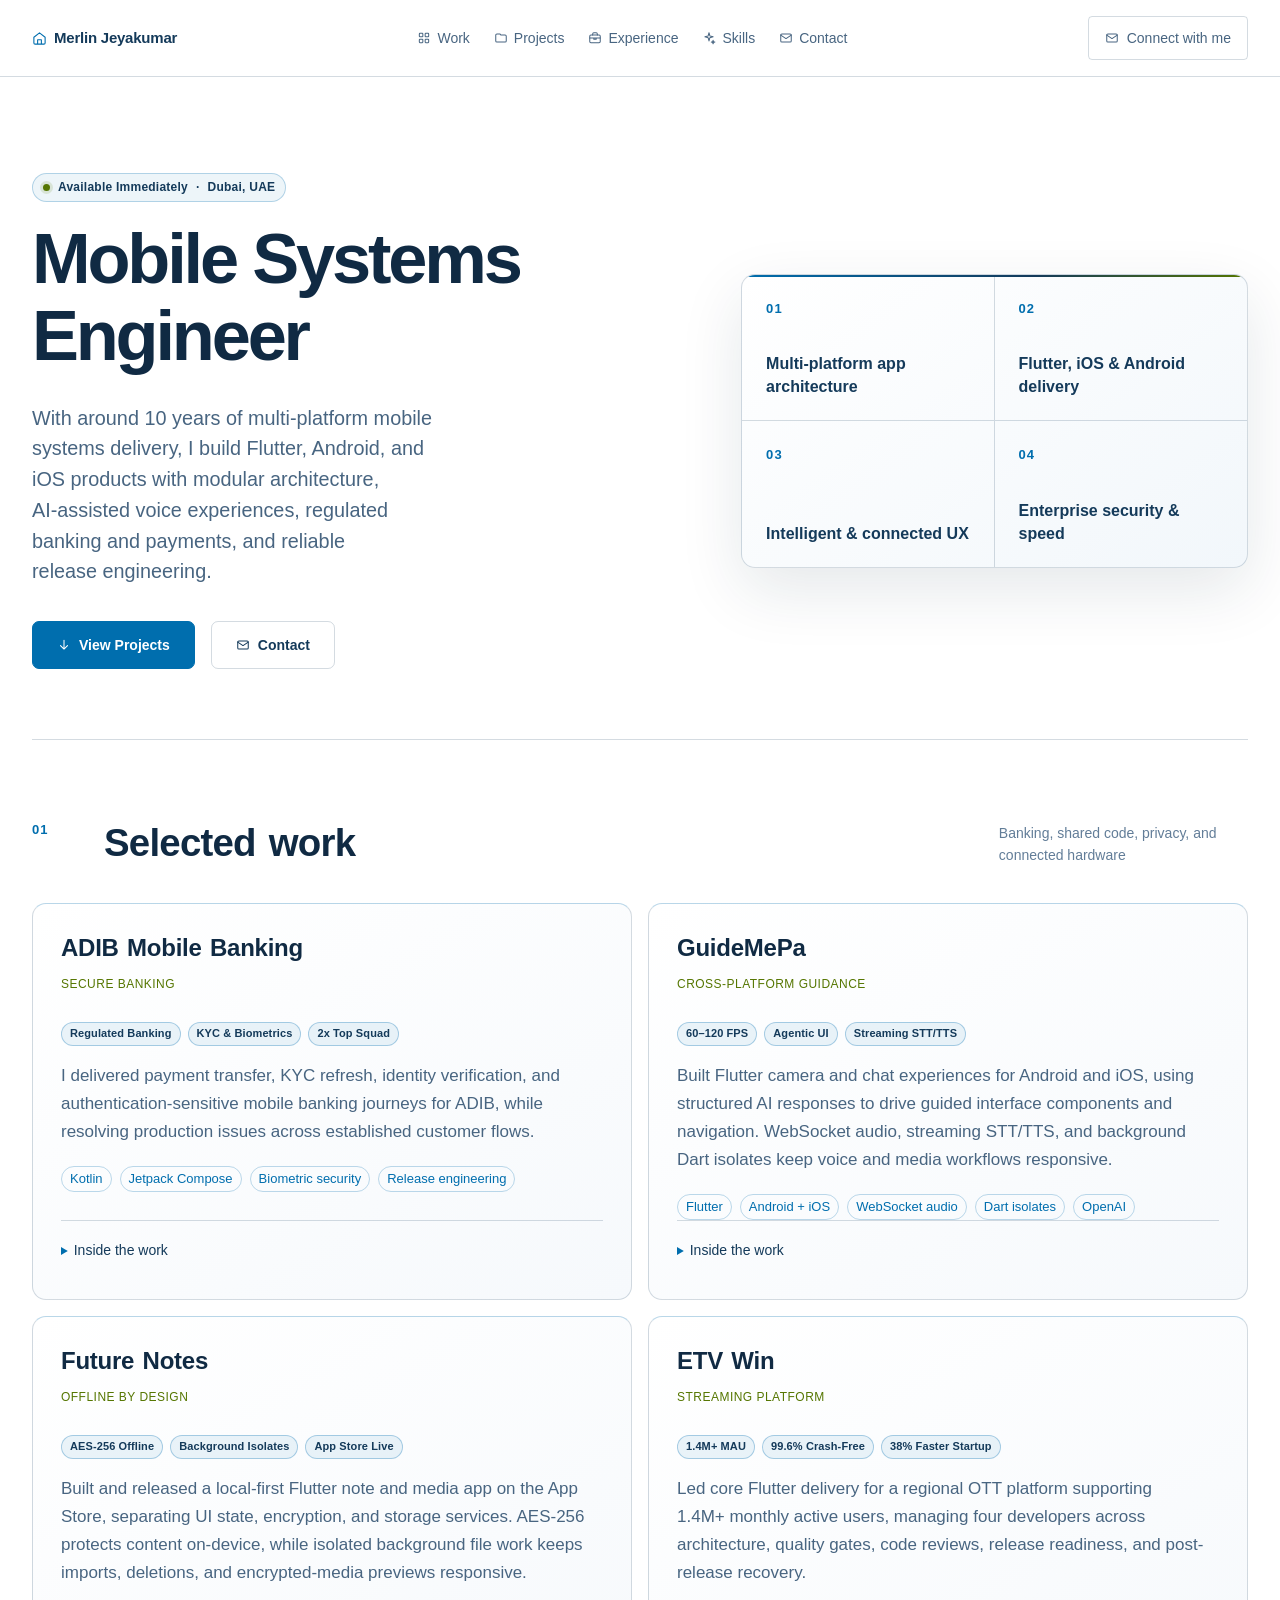
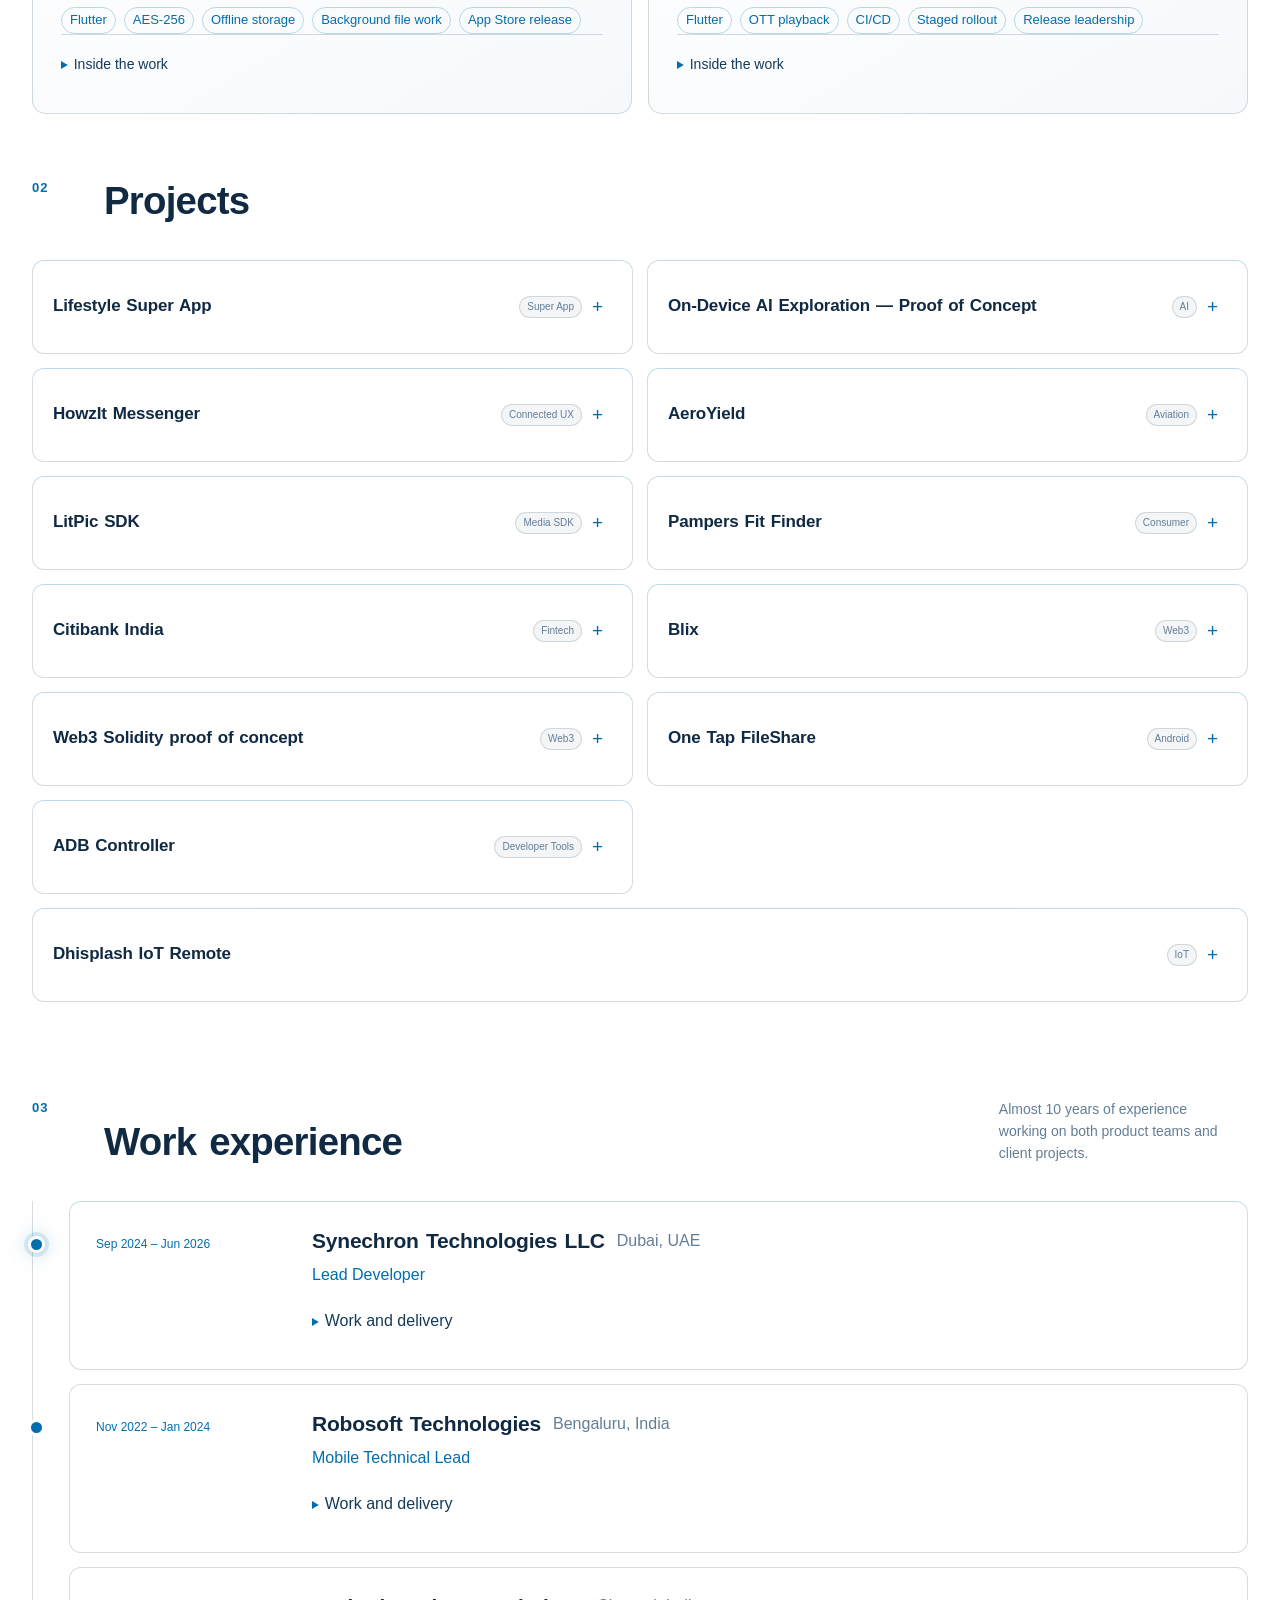
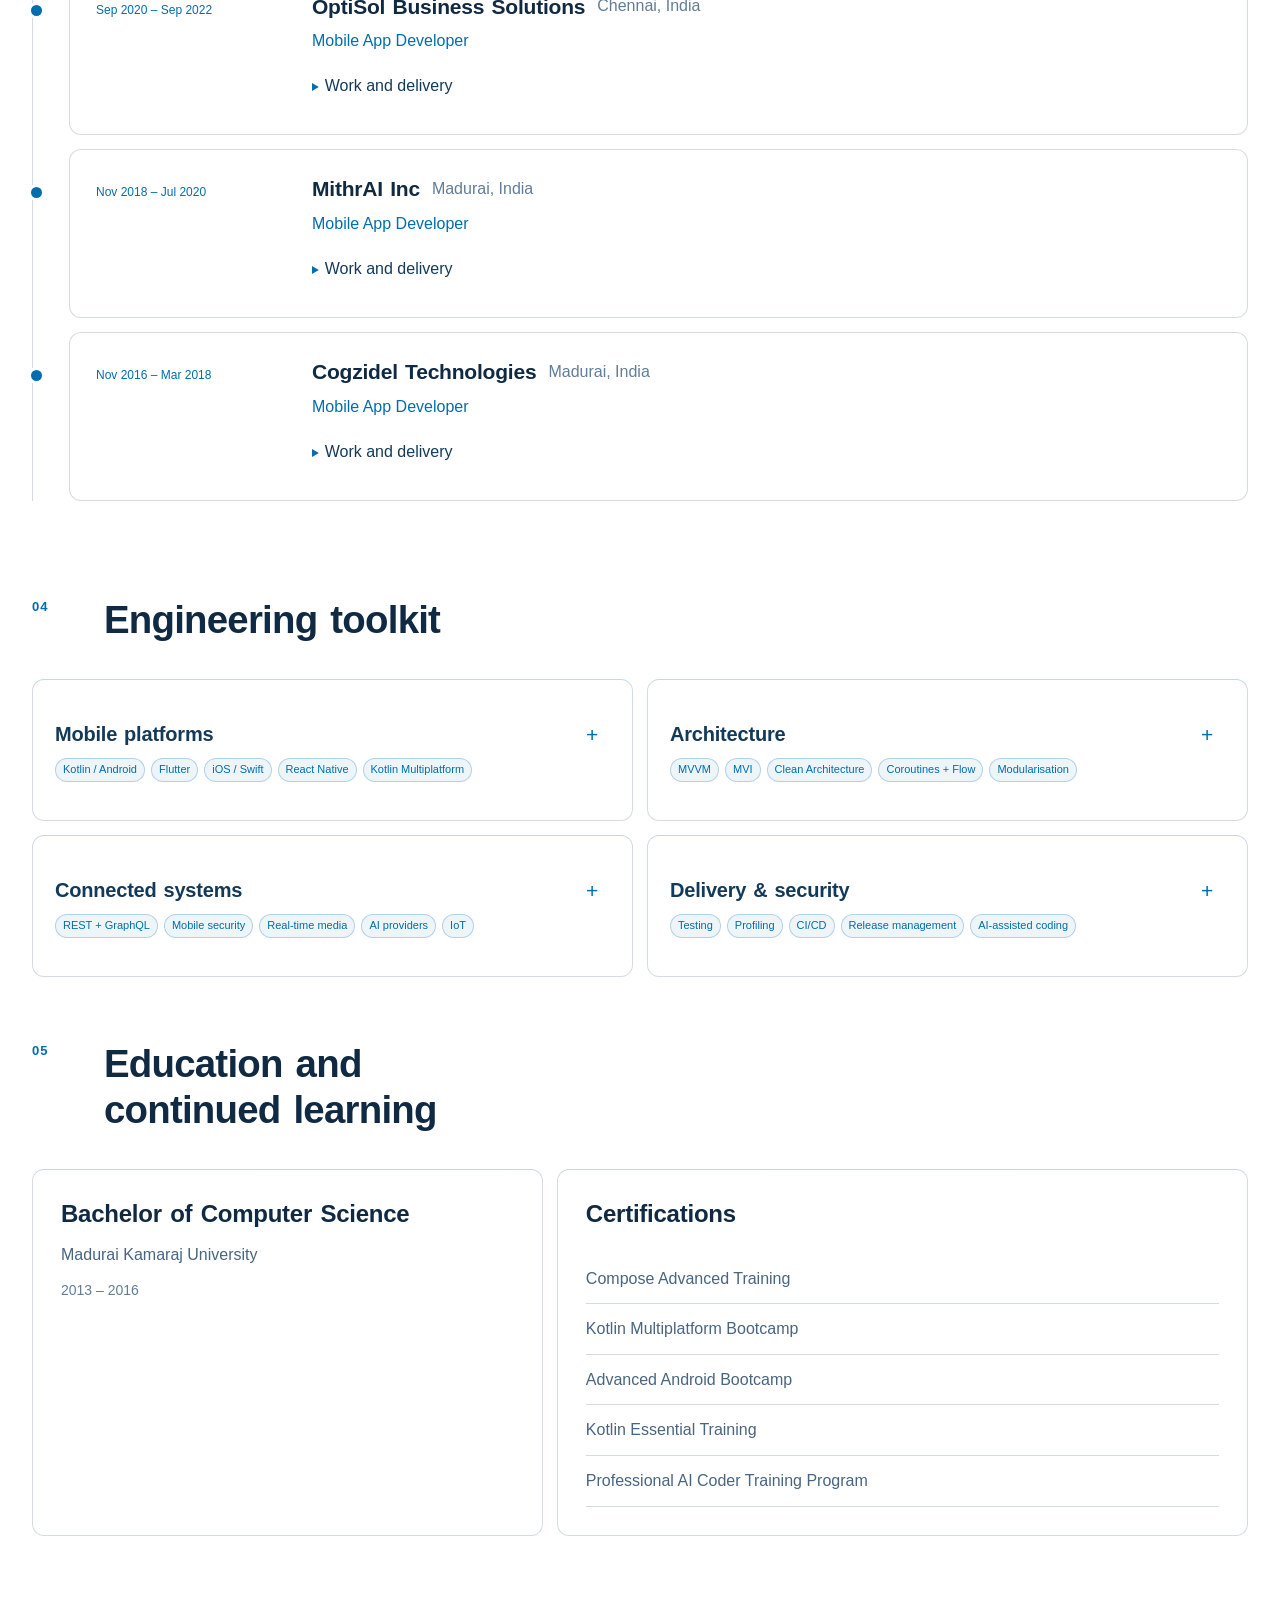
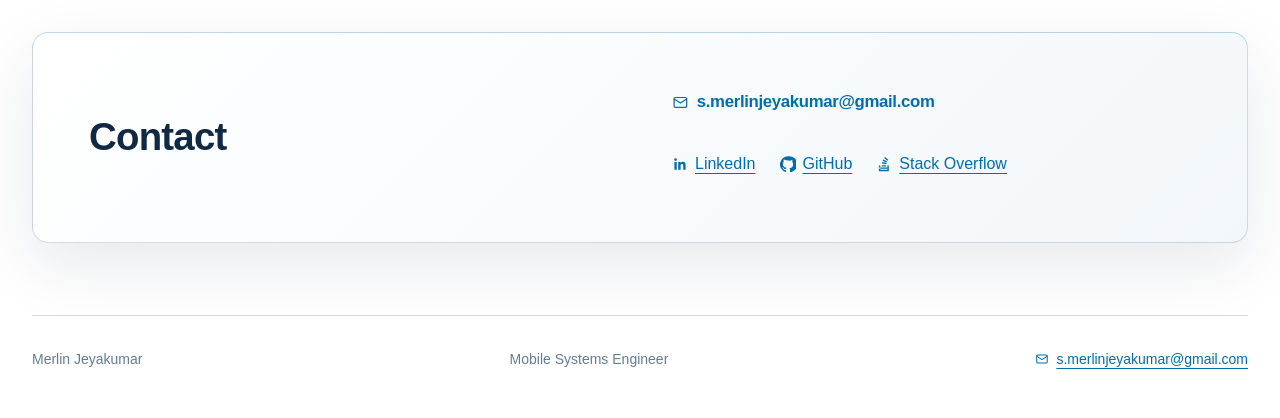
==== commit 90d25539: "Apply Calibri light portfolio theme" ====
--- a/index.html
+++ b/index.html
@@ -3,6 +3,7 @@
 <head>
   <meta charset="UTF-8">
   <meta name="viewport" content="width=device-width, initial-scale=1.0">
+  <meta name="theme-color" content="#ffffff">
   <meta name="description" content="Merlin Jeyakumar is a Mobile Systems Engineer in Dubai, UAE, with around 10 years delivering Flutter, Android, and iOS systems for modular products, AI-assisted voice experiences, regulated banking and payments, and reliable releases.">
   <meta name="author" content="Merlin Jeyakumar">
   <meta property="og:type" content="profile">
@@ -26,9 +27,6 @@
       "sameAs": ["https://www.linkedin.com/in/merlin-jeyakumar", "https://github.com/merlinJeyakumar"]
     }
   </script>
-  <link rel="preconnect" href="https://fonts.googleapis.com">
-  <link rel="preconnect" href="https://fonts.gstatic.com" crossorigin>
-  <link href="https://fonts.googleapis.com/css2?family=Inter:wght@400;700&family=JetBrains+Mono:wght@400;700&display=swap" rel="stylesheet">
   <link rel="stylesheet" href="styles.css">
   <script src="site.js" defer></script>
 </head>
--- a/styles.css
+++ b/styles.css
@@ -4,16 +4,16 @@
 /* Hallmark · waive 78 · this is a Long Document with inline project and career headings · Restrained portfolio section headings preserve the user's approved scale */
 /* Hallmark · finish-review: subagent · 3 findings · 3 resolved · mobile diagram reflow, visible project domains, varied section rhythm */
 :root {
-  --background: #031427; --surface-low: #0b1c30; --surface: #102034; --surface-high: #1b2b3f;
-  --text: #d3e4fe; --muted: #c6c6cd; --dim: #a3acba; --line: #45464d;
-  --primary: #bec6e0; --secondary: #7bd0ff; --tertiary: #a4d64c; --button-text: #00354a;
-  --glass: rgba(11, 28, 48, 0.86); --rule: rgba(190, 198, 224, 0.24); --surface-edge: rgba(125, 211, 252, 0.22); --selection: rgba(123, 208, 255, 0.25);
-  --font-body: Inter, system-ui, -apple-system, BlinkMacSystemFont, "Segoe UI", sans-serif; --font-mono: "JetBrains Mono", monospace;
+  --background: #ffffff; --surface-low: #f6f8fb; --surface: #ffffff; --surface-high: #edf3f8;
+  --text: #102a43; --muted: #486581; --dim: #627d98; --line: #c9d6e2;
+  --primary: #143a5a; --secondary: #006eae; --tertiary: #557600; --button-text: #ffffff;
+  --glass: rgba(255, 255, 255, 0.93); --rule: rgba(20, 58, 90, 0.18); --surface-edge: rgba(0, 110, 174, 0.26); --selection: rgba(0, 110, 174, 0.16);
+  --font-body: Calibri, Candara, "Segoe UI", Arial, sans-serif; --font-mono: Calibri, Candara, "Segoe UI", Arial, sans-serif;
   --space-xs: 8px; --space-sm: 12px; --space-md: 16px; --space-lg: 24px; --space-xl: 32px;
   --space-2xl: 48px; --space-3xl: 64px; --space-4xl: 96px; --space-section: 128px; --space-lead-in: 72px;
-  --container: 1280px; --radius: 6px; --color-focus: #a4d64c; --color-accent-ink: #00354a; --z-sticky-nav: 300;
+  --container: 1280px; --radius: 6px; --color-focus: #006eae; --color-accent-ink: #ffffff; --z-sticky-nav: 300;
   --motion-fast: 140ms; --motion-standard: 260ms; --motion-emphasis: 420ms; --ease-out: cubic-bezier(.2, 0, 0, 1);
-  color-scheme: dark;
+  color-scheme: light;
 }
 * { box-sizing: border-box; }
 html { overflow-x: clip; scroll-behavior: smooth; scroll-padding-top: 112px; }
@@ -170,8 +170,8 @@
 
 /* Recruiter-first editorial composition: structured around verified work, not a generic visual. */
 .sr-only { position: absolute; width: 1px; height: 1px; padding: 0; margin: -1px; overflow: hidden; clip: rect(0, 0, 0, 0); white-space: nowrap; border: 0; }
-body { background: radial-gradient(circle at 86% -12%, rgba(123, 208, 255, 0.12), transparent 29rem), var(--background); }
-.topbar { background: rgba(3, 20, 39, 0.91); }
+body { background: radial-gradient(circle at 86% -12%, rgba(0, 110, 174, 0.09), transparent 29rem), var(--background); }
+.topbar { background: rgba(255, 255, 255, 0.94); }
 .topbar-inner { min-height: 76px; }
 .primary-nav a { position: relative; transition: color var(--motion-fast) var(--ease-out); }
 .primary-nav a::after { content: ""; position: absolute; right: 0; bottom: 9px; left: 0; height: 1px; background: var(--secondary); transform: scaleX(0); transform-origin: left; transition: transform var(--motion-fast) var(--ease-out); }
@@ -180,14 +180,14 @@
 
 .hero { display: grid; grid-template-columns: minmax(0, 1.1fr) minmax(320px, 0.9fr); align-items: center; gap: clamp(32px, 7vw, 104px); min-height: 500px; padding-block: clamp(64px, 7.5vw, 104px) clamp(48px, 5.5vw, 80px); position: relative; border-bottom: 1px solid var(--rule); }
 .hero-copy { flex: none; max-width: 780px; }
-.availability-badge { display: inline-flex; align-items: center; gap: 8px; width: fit-content; margin: 0 0 18px; padding: 6px 10px; border: 1px solid rgba(125, 211, 252, 0.24); border-radius: 999px; background: rgba(123, 208, 255, 0.08); color: var(--primary); font-family: var(--font-mono); font-size: 12px; font-weight: 700; letter-spacing: 0.02em; line-height: 1.2; white-space: nowrap; }
-.availability-dot { width: 7px; height: 7px; flex: 0 0 7px; border-radius: 50%; background: var(--tertiary); box-shadow: 0 0 0 3px rgba(164, 214, 76, 0.13); }
+.availability-badge { display: inline-flex; align-items: center; gap: 8px; width: fit-content; margin: 0 0 18px; padding: 6px 10px; border: 1px solid rgba(0, 110, 174, 0.26); border-radius: 999px; background: rgba(0, 110, 174, 0.07); color: var(--primary); font-family: var(--font-mono); font-size: 12px; font-weight: 700; letter-spacing: 0.02em; line-height: 1.2; white-space: nowrap; }
+.availability-dot { width: 7px; height: 7px; flex: 0 0 7px; border-radius: 50%; background: var(--tertiary); box-shadow: 0 0 0 3px rgba(85, 118, 0, 0.14); }
 .hero h1 { max-width: 15ch; font-size: clamp(46px, 5.5vw, 80px); letter-spacing: -0.045em; }
 .lead { max-width: 37ch; margin-top: 28px; font-size: clamp(18px, 1.55vw, 23px); line-height: 1.55; }
 .hero-actions { margin-top: 34px; }
 .button { border-radius: 7px; }
 .button:active { transform: translateY(1px); transition-duration: 120ms; }
-.hero-rail { display: grid; grid-template-columns: repeat(2, minmax(0, 1fr)); overflow: hidden; background: linear-gradient(145deg, rgba(16, 32, 52, 0.92), rgba(11, 28, 48, 0.78)); border: 1px solid var(--rule); border-radius: 14px; box-shadow: 0 22px 64px rgba(0, 0, 0, 0.18); position: relative; }
+.hero-rail { display: grid; grid-template-columns: repeat(2, minmax(0, 1fr)); overflow: hidden; background: linear-gradient(145deg, #ffffff, #f2f7fb); border: 1px solid var(--rule); border-radius: 14px; box-shadow: 0 22px 64px rgba(16, 42, 67, 0.11); position: relative; }
 .hero-rail::before { content: ""; position: absolute; top: 0; right: 0; left: 0; height: 2px; background: linear-gradient(90deg, var(--secondary), var(--primary) 58%, var(--tertiary)); }
 .focus-item { min-height: 146px; display: grid; align-content: space-between; gap: var(--space-lg); padding: 25px 24px 22px; border-right: 1px solid var(--rule); border-bottom: 1px solid var(--rule); color: var(--primary); font-size: 16px; font-weight: 700; line-height: 1.4; }
 .focus-item:nth-child(2n + 1) { border-right: 0; }
@@ -205,60 +205,60 @@
 .story h3, .role h3, .toolkit-name, .degree h3, .certifications h3, .project-name { letter-spacing: -0.01em; word-spacing: 0.08em; }
 
 .stories { display: grid; grid-template-columns: repeat(2, minmax(0, 1fr)); gap: 16px; border-top: 0; }
-.story { display: flex; flex-direction: column; gap: 28px; min-height: 348px; padding: 28px; border: 1px solid var(--rule); border-radius: 14px; background: linear-gradient(150deg, rgba(16, 32, 52, 0.82), rgba(11, 28, 48, 0.54)); }
+.story { display: flex; flex-direction: column; gap: 28px; min-height: 348px; padding: 28px; border: 1px solid var(--rule); border-radius: 14px; background: linear-gradient(150deg, #ffffff, #f6f9fc); }
 .story-heading { flex: none; }
 .story-body { display: flex; flex: 1; flex-direction: column; }
 .story-body > p { color: var(--muted); font-size: 17px; line-height: 1.65; }
 .project-kind { color: var(--tertiary); font-family: var(--font-mono); font-size: 12px; letter-spacing: 0.04em; text-transform: uppercase; }
 .tags { margin-top: 20px; gap: 8px; }
-.tags li { padding: 3px 8px; border: 1px solid rgba(123, 208, 255, 0.23); border-radius: 999px; color: var(--secondary); font-size: 13px; line-height: 1.4; }
+.tags li { padding: 3px 8px; border: 1px solid rgba(0, 110, 174, 0.26); border-radius: 999px; color: var(--secondary); font-size: 13px; line-height: 1.4; }
 .impact-metrics { display: flex; flex-wrap: wrap; gap: 7px; margin: 0; padding: 0; list-style: none; }
-.impact-metrics li { padding: 4px 8px; border: 1px solid rgba(125, 211, 252, 0.3); border-radius: 999px; background: rgba(123, 208, 255, 0.09); color: var(--primary); font-family: var(--font-mono); font-size: 11px; font-weight: 700; letter-spacing: 0.01em; line-height: 1.25; }
+.impact-metrics li { padding: 4px 8px; border: 1px solid rgba(0, 110, 174, 0.3); border-radius: 999px; background: rgba(0, 110, 174, 0.08); color: var(--primary); font-family: var(--font-mono); font-size: 11px; font-weight: 700; letter-spacing: 0.01em; line-height: 1.25; }
 .impact-metrics + p { margin-top: 16px; }
 .story-details { margin-top: auto; padding-top: 18px; border-top: 1px solid var(--rule); }
 .story-details summary { min-height: 32px; padding: 0; font-size: 14px; }
 
 .project-index { display: grid; grid-template-columns: repeat(2, minmax(0, 1fr)); align-items: start; gap: 14px; border-top: 0; }
-.project-item { overflow: hidden; border: 1px solid var(--rule); border-radius: 12px; background: rgba(11, 28, 48, 0.64); }
+.project-item { overflow: hidden; border: 1px solid var(--rule); border-radius: 12px; background: rgba(255, 255, 255, 0.96); }
 .project-item > summary { display: grid; grid-template-columns: minmax(0, 1fr) auto 20px; align-items: center; column-gap: 10px; min-height: 92px; padding: 18px 20px; list-style: none; }
 .project-item > summary::-webkit-details-marker, .toolkit-row > summary::-webkit-details-marker { display: none; }
 .project-item > summary::before { content: none; }
 .project-item > summary::after { content: "+"; grid-column: 3; grid-row: 1; align-self: center; color: var(--secondary); font-size: 19px; font-weight: 400; line-height: 1.25; }
 .project-item[open] > summary::after { content: "−"; }
 .project-name { grid-column: 1; grid-row: 1; margin-left: 0; color: var(--text); font-size: 17px; line-height: 1.35; }
-.project-domain { display: inline-flex; grid-column: 2; grid-row: 1; align-items: center; margin: 0; padding: 4px 7px; border: 1px solid rgba(190, 198, 224, 0.2); border-radius: 999px; background: rgba(190, 198, 224, 0.06); color: var(--dim); font-family: var(--font-mono); font-size: 10px; line-height: 1.2; white-space: nowrap; }
+.project-domain { display: inline-flex; grid-column: 2; grid-row: 1; align-items: center; margin: 0; padding: 4px 7px; border: 1px solid rgba(20, 58, 90, 0.16); border-radius: 999px; background: rgba(20, 58, 90, 0.05); color: var(--dim); font-family: var(--font-mono); font-size: 10px; line-height: 1.2; white-space: nowrap; }
 .project-item .detail-body { padding: 0 20px 20px 52px; color: var(--muted); }
 .project-item:last-child { grid-column: 1 / -1; }
 
 .timeline { display: grid; gap: 14px; border-left: 1px solid var(--rule); padding-left: 36px; }
-.role { display: grid; grid-template-columns: 184px minmax(0, 1fr); gap: var(--space-xl); padding: 25px 26px; border: 1px solid var(--rule); border-radius: 12px; background: rgba(11, 28, 48, 0.54); }
+.role { display: grid; grid-template-columns: 184px minmax(0, 1fr); gap: var(--space-xl); padding: 25px 26px; border: 1px solid var(--rule); border-radius: 12px; background: rgba(255, 255, 255, 0.96); }
 .role + .role { border-top: 1px solid var(--rule); }
 .role::before { left: -42px; top: 34px; width: 11px; height: 11px; border: 3px solid var(--background); border-radius: 50%; }
-.role-current::before { background: var(--secondary); box-shadow: 0 0 0 4px rgba(123, 208, 255, 0.12), 0 0 20px rgba(123, 208, 255, 0.46); }
+.role-current::before { background: var(--secondary); box-shadow: 0 0 0 4px rgba(0, 110, 174, 0.12), 0 0 20px rgba(0, 110, 174, 0.34); }
 .role-date { color: var(--secondary); font-size: 12px; line-height: 1.55; }
 .role h3 { font-size: 21px; }
 
 .toolkit { display: grid; grid-template-columns: repeat(2, minmax(0, 1fr)); gap: 14px; border-top: 0; }
-.toolkit-row { overflow: hidden; min-height: 140px; padding: 0; border: 1px solid var(--rule); border-radius: 12px; background: rgba(11, 28, 48, 0.64); }
+.toolkit-row { overflow: hidden; min-height: 140px; padding: 0; border: 1px solid var(--rule); border-radius: 12px; background: rgba(255, 255, 255, 0.96); }
 .toolkit-row > summary { display: grid; grid-template-columns: minmax(0, 1fr) 24px; align-content: center; gap: 8px 16px; min-height: 140px; padding: 22px; list-style: none; }
 .toolkit-row > summary::after { grid-column: 2; grid-row: 1 / span 2; align-self: start; font-size: 21px; }
 .toolkit-name { flex: none; font-size: 20px; }
 .toolkit-terms { grid-column: 1; flex: none; color: var(--dim); font-size: 14px; text-align: left; }
 .skill-pills { display: flex; flex-wrap: wrap; gap: 6px; }
-.skill-pill { padding: 4px 7px; border: 1px solid rgba(123, 208, 255, 0.23); border-radius: 999px; background: rgba(123, 208, 255, 0.07); color: var(--secondary); font-family: var(--font-mono); font-size: 11px; line-height: 1.25; }
+.skill-pill { padding: 4px 7px; border: 1px solid rgba(0, 110, 174, 0.26); border-radius: 999px; background: rgba(0, 110, 174, 0.07); color: var(--secondary); font-family: var(--font-mono); font-size: 11px; line-height: 1.25; }
 .toolkit-row .detail-body { padding: 0 22px 22px; }
 
 .credentials { display: grid; grid-template-columns: minmax(0, 0.85fr) minmax(0, 1.15fr); gap: 14px; }
-.degree, .certifications { min-height: 100%; padding: 28px; border: 1px solid var(--rule); border-radius: 12px; background: rgba(11, 28, 48, 0.64); }
+.degree, .certifications { min-height: 100%; padding: 28px; border: 1px solid var(--rule); border-radius: 12px; background: rgba(255, 255, 255, 0.96); }
 .degree, .certifications { flex: none; }
-.contact-panel { padding: clamp(28px, 5vw, 56px); border: 1px solid var(--rule); border-radius: 16px; background: linear-gradient(135deg, rgba(16, 32, 52, 0.94), rgba(11, 28, 48, 0.74)); box-shadow: 0 22px 64px rgba(0, 0, 0, 0.16); }
+.contact-panel { padding: clamp(28px, 5vw, 56px); border: 1px solid var(--rule); border-radius: 16px; background: linear-gradient(135deg, #ffffff, #f2f7fb); box-shadow: 0 22px 64px rgba(16, 42, 67, 0.1); }
 .site-footer { margin-top: 72px; border-top: 1px solid var(--rule); }
 
 :is(.story, .project-item, .toolkit-row, .role, .degree, .certifications, .contact-panel) { border-top-color: var(--surface-edge); transition: border-color var(--motion-fast) var(--ease-out), box-shadow var(--motion-standard) var(--ease-out), transform var(--motion-standard) var(--ease-out), background-color var(--motion-fast) var(--ease-out); }
-:is(.story, .project-item, .toolkit-row, .role, .degree, .certifications, .contact-panel):focus-within { border-color: rgba(123, 208, 255, 0.58); box-shadow: 0 0 0 1px rgba(123, 208, 255, 0.12), 0 16px 42px rgba(1, 13, 28, 0.32); }
+:is(.story, .project-item, .toolkit-row, .role, .degree, .certifications, .contact-panel):focus-within { border-color: rgba(0, 110, 174, 0.58); box-shadow: 0 0 0 1px rgba(0, 110, 174, 0.12), 0 16px 42px rgba(16, 42, 67, 0.16); }
 
 @media (hover: hover) and (pointer: fine) {
-  .story:hover, .project-item:hover, .toolkit-row:hover, .role:hover, .degree:hover, .certifications:hover, .contact-panel:hover { transform: translateY(-2px); border-color: rgba(123, 208, 255, 0.52); background-color: rgba(16, 32, 52, 0.92); box-shadow: 0 0 0 1px rgba(123, 208, 255, 0.1), 0 16px 42px rgba(1, 13, 28, 0.32); }
+  .story:hover, .project-item:hover, .toolkit-row:hover, .role:hover, .degree:hover, .certifications:hover, .contact-panel:hover { transform: translateY(-2px); border-color: rgba(0, 110, 174, 0.52); background: #f7fbff; box-shadow: 0 0 0 1px rgba(0, 110, 174, 0.1), 0 16px 42px rgba(16, 42, 67, 0.16); }
 }
 
 @keyframes reveal-up {
@@ -266,8 +266,8 @@
   to { transform: translateY(0); }
 }
 @keyframes availability-pulse {
-  0%, 100% { box-shadow: 0 0 0 3px rgba(164, 214, 76, 0.12); }
-  50% { box-shadow: 0 0 0 7px rgba(123, 208, 255, 0); }
+  0%, 100% { box-shadow: 0 0 0 3px rgba(85, 118, 0, 0.14); }
+  50% { box-shadow: 0 0 0 7px rgba(0, 110, 174, 0); }
 }
 @media (prefers-reduced-motion: no-preference) {
   .availability-dot { animation: availability-pulse 1.8s cubic-bezier(.4, 0, .2, 1) infinite; }
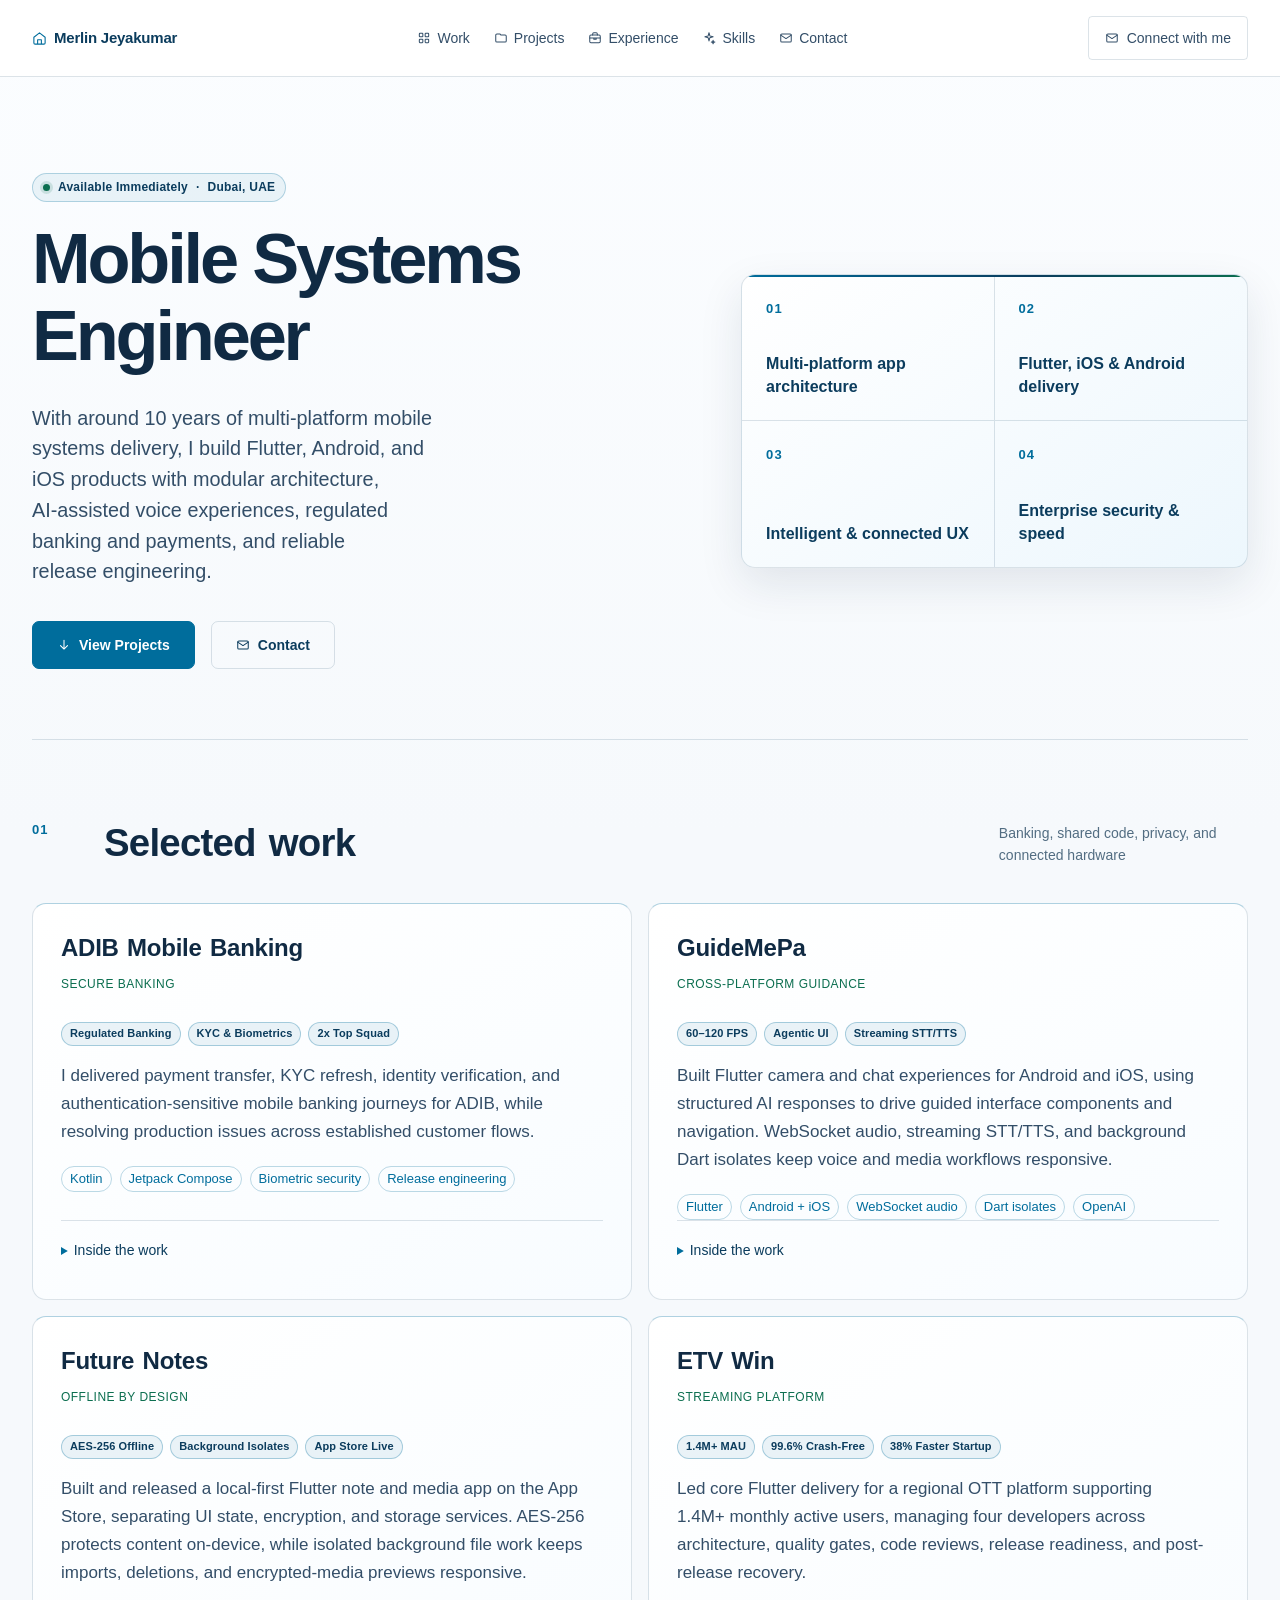
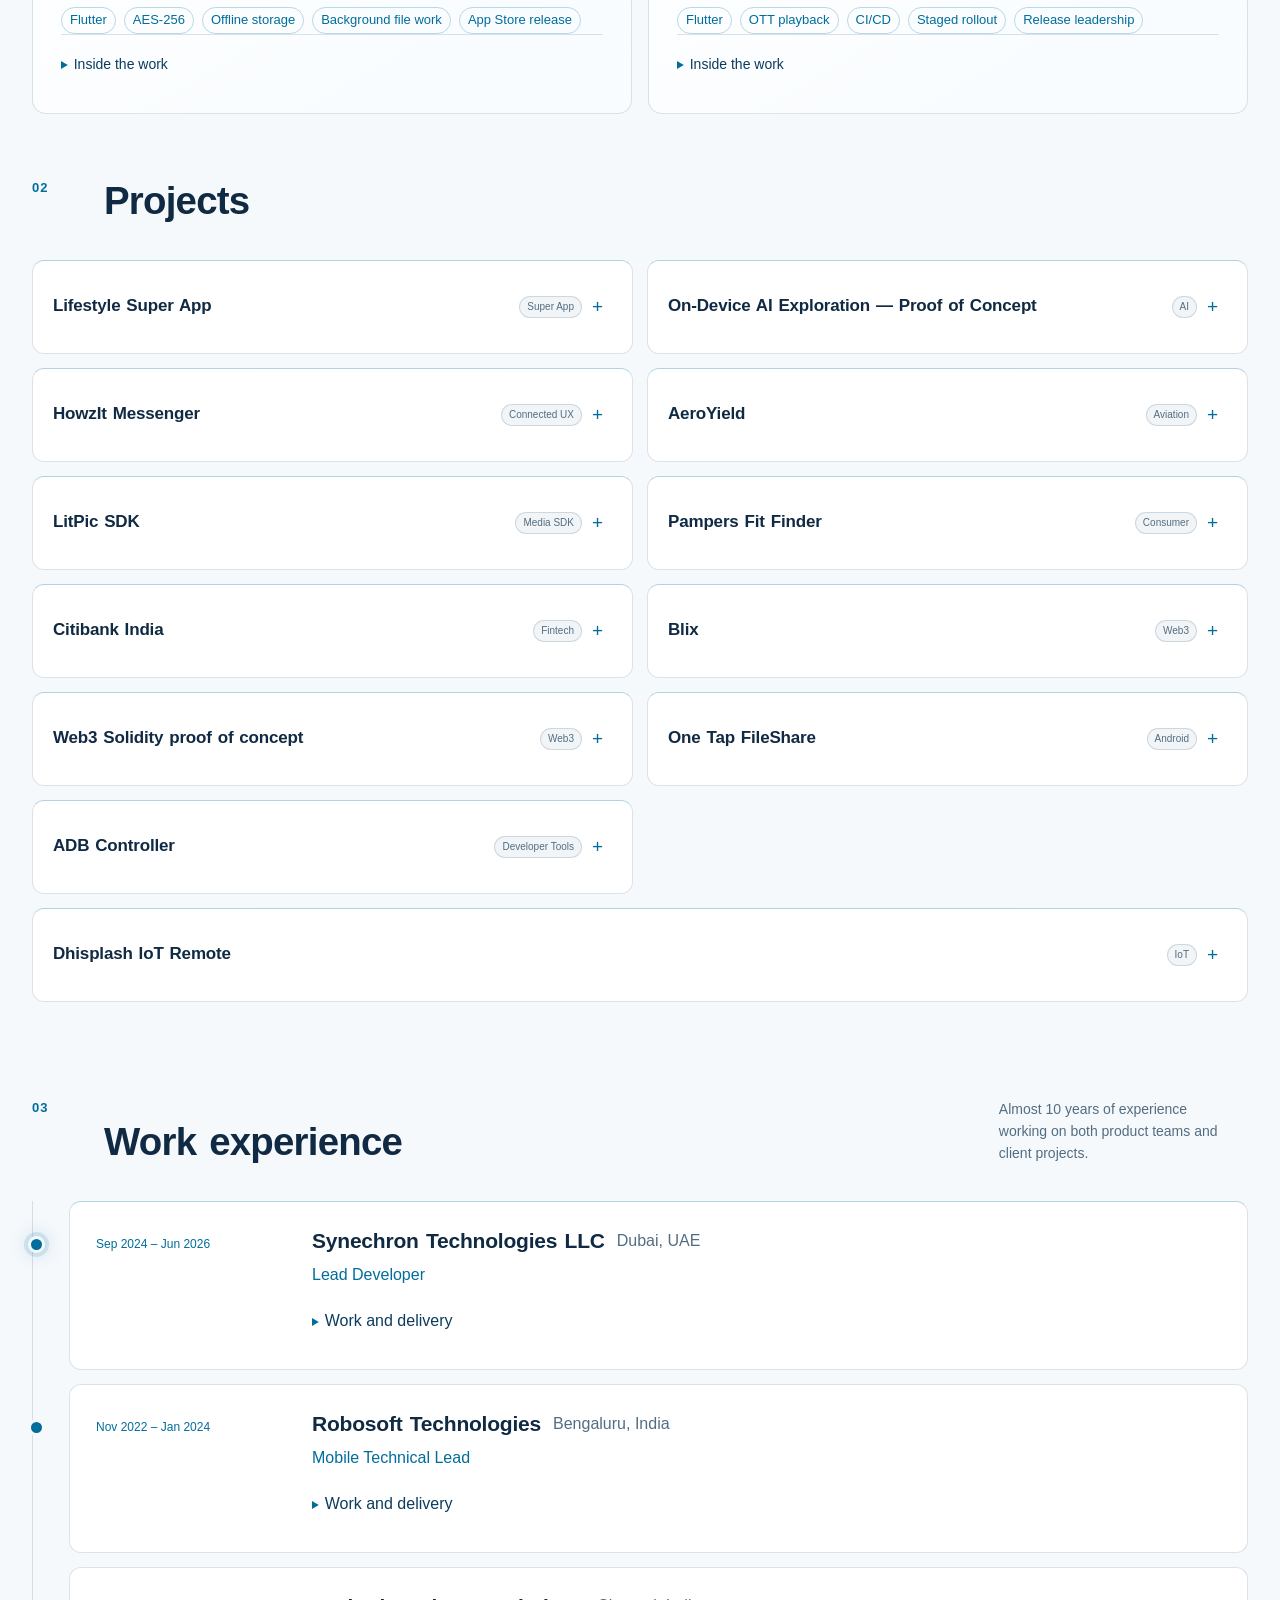
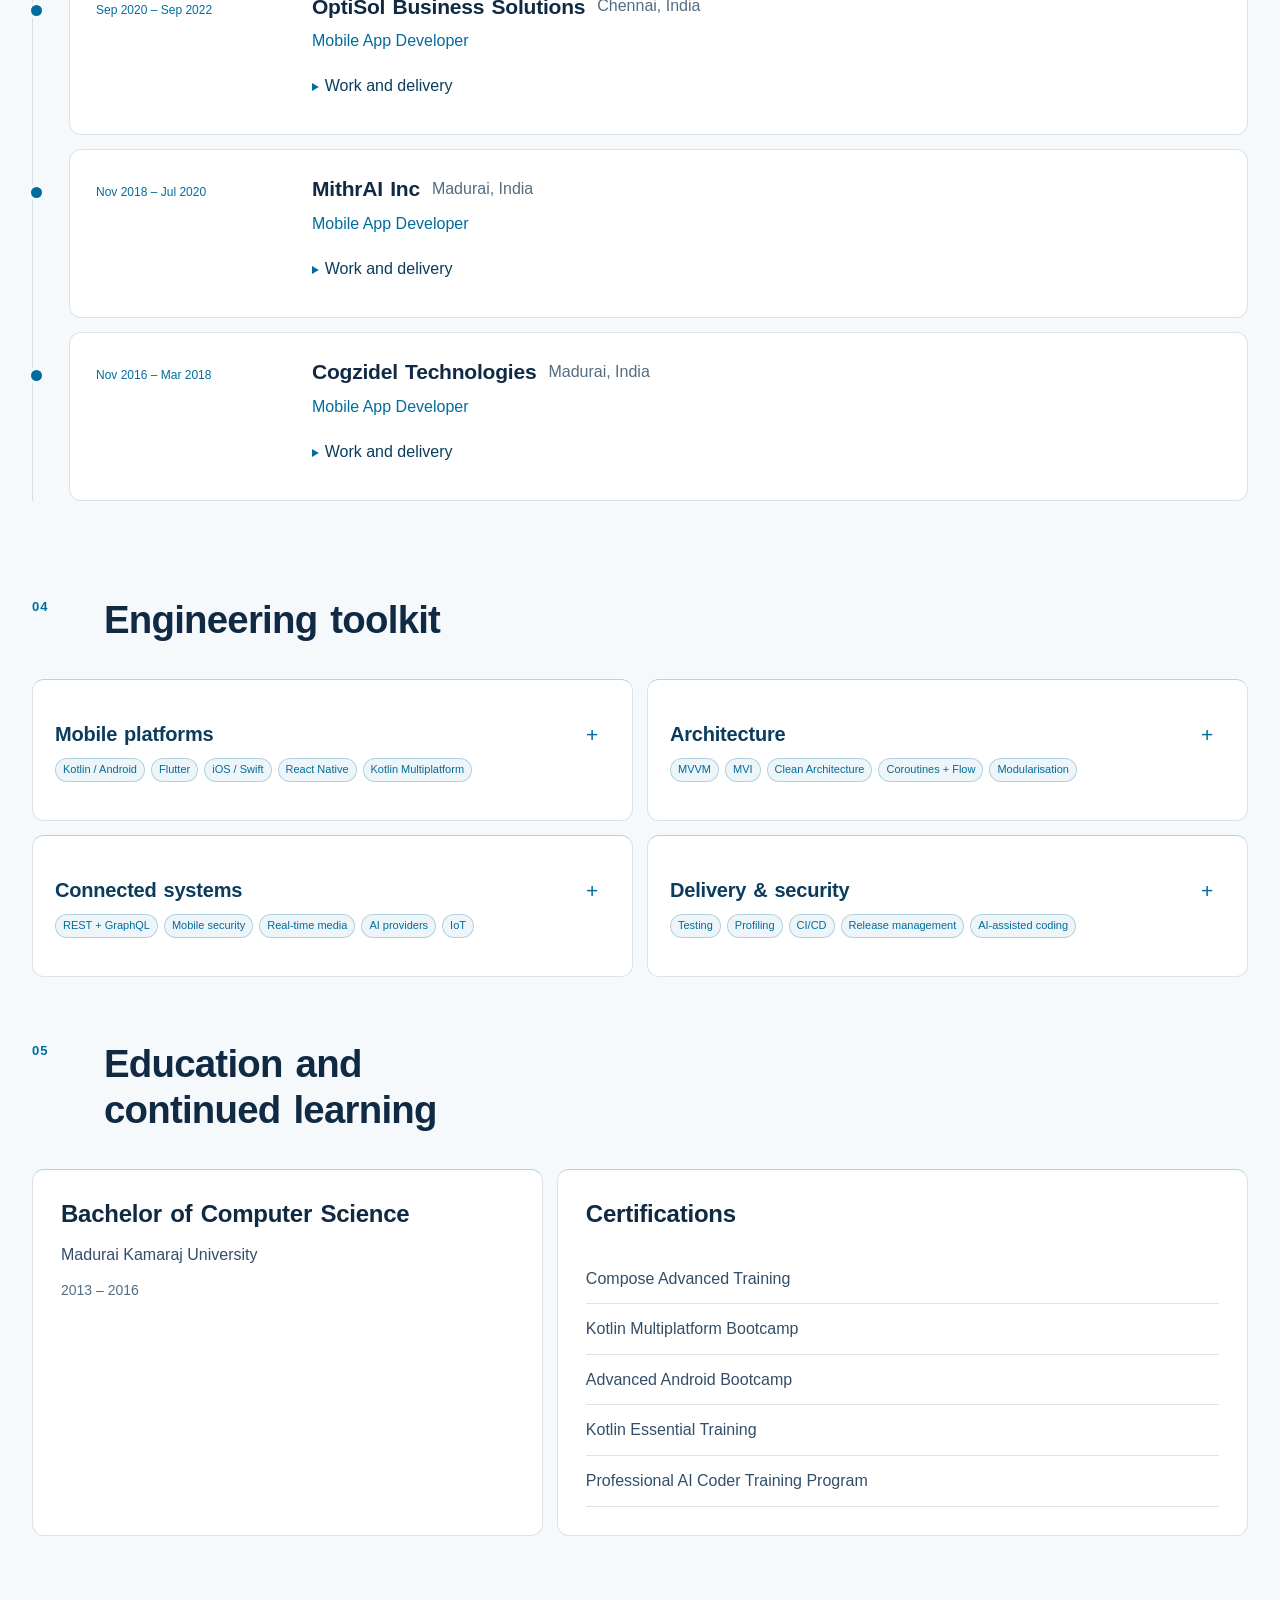
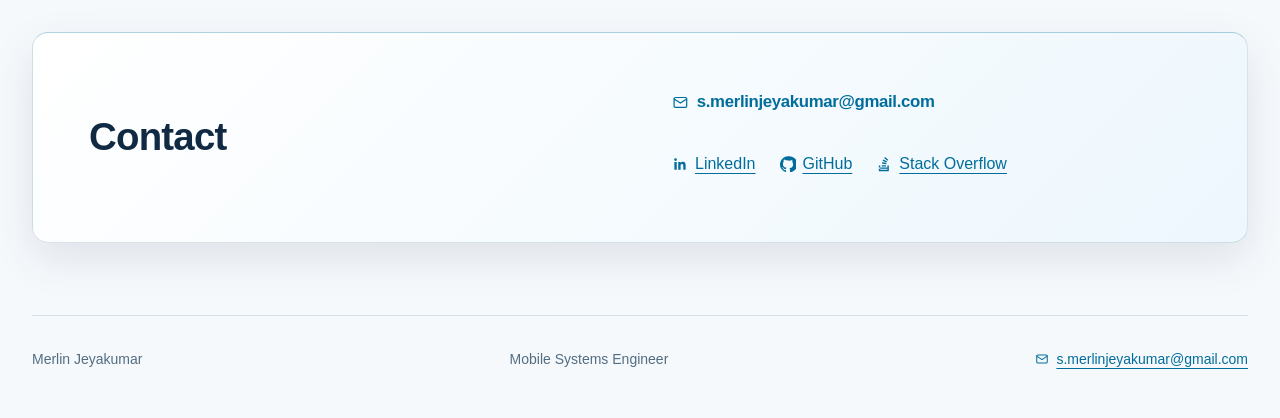
==== commit 4ddfb68a: "Refine portfolio surface colors and motion" ====
--- a/index.html
+++ b/index.html
@@ -3,7 +3,7 @@
 <head>
   <meta charset="UTF-8">
   <meta name="viewport" content="width=device-width, initial-scale=1.0">
-  <meta name="theme-color" content="#ffffff">
+  <meta name="theme-color" content="#f6f9fc">
   <meta name="description" content="Merlin Jeyakumar is a Mobile Systems Engineer in Dubai, UAE, with around 10 years delivering Flutter, Android, and iOS systems for modular products, AI-assisted voice experiences, regulated banking and payments, and reliable releases.">
   <meta name="author" content="Merlin Jeyakumar">
   <meta property="og:type" content="profile">
--- a/styles.css
+++ b/styles.css
@@ -1,18 +1,18 @@
 /* Hallmark · redesign: full (selected sections) · genre: modern-minimal · theme: retained portfolio brand · shape: Long Document · hero: Banner · job: hire · imagery: real system diagram · v2.0.0 */
 /* Hallmark · pre-emit critique: P4 H4 E4 S5 R4 V3 · weakest: V, retain the approved brand while replacing repeated card grids with story rows and a project index */
-/* Hallmark · waive 1 · the existing portfolio uses Inter as its display face · The user explicitly requested preserving this portfolio's visual identity */
+/* Hallmark · waive 1 · Calibri is the requested display and interface face for this portfolio */
 /* Hallmark · waive 78 · this is a Long Document with inline project and career headings · Restrained portfolio section headings preserve the user's approved scale */
 /* Hallmark · finish-review: subagent · 3 findings · 3 resolved · mobile diagram reflow, visible project domains, varied section rhythm */
 :root {
-  --background: #ffffff; --surface-low: #f6f8fb; --surface: #ffffff; --surface-high: #edf3f8;
-  --text: #102a43; --muted: #486581; --dim: #627d98; --line: #c9d6e2;
-  --primary: #143a5a; --secondary: #006eae; --tertiary: #557600; --button-text: #ffffff;
-  --glass: rgba(255, 255, 255, 0.93); --rule: rgba(20, 58, 90, 0.18); --surface-edge: rgba(0, 110, 174, 0.26); --selection: rgba(0, 110, 174, 0.16);
+  --background: #f6f9fc; --surface-low: #eef4f8; --surface: #ffffff; --surface-high: #e7f1f8;
+  --text: #102a43; --muted: #334e68; --dim: #526d82; --line: #c8d8e6;
+  --primary: #0b3c5d; --secondary: #006d9c; --tertiary: #0b6e4f; --button-text: #ffffff;
+  --glass: rgba(255, 255, 255, 0.92); --rule: rgba(11, 60, 93, 0.14); --surface-edge: rgba(0, 109, 156, 0.3); --selection: rgba(0, 109, 156, 0.16);
   --font-body: Calibri, Candara, "Segoe UI", Arial, sans-serif; --font-mono: Calibri, Candara, "Segoe UI", Arial, sans-serif;
   --space-xs: 8px; --space-sm: 12px; --space-md: 16px; --space-lg: 24px; --space-xl: 32px;
   --space-2xl: 48px; --space-3xl: 64px; --space-4xl: 96px; --space-section: 128px; --space-lead-in: 72px;
-  --container: 1280px; --radius: 6px; --color-focus: #006eae; --color-accent-ink: #ffffff; --z-sticky-nav: 300;
-  --motion-fast: 140ms; --motion-standard: 260ms; --motion-emphasis: 420ms; --ease-out: cubic-bezier(.2, 0, 0, 1);
+  --container: 1280px; --radius: 6px; --color-focus: #006d9c; --color-accent-ink: #ffffff; --z-sticky-nav: 300;
+  --motion-fast: 120ms; --motion-standard: 220ms; --motion-emphasis: 360ms; --ease-out: cubic-bezier(.2, 0, 0, 1);
   color-scheme: light;
 }
 * { box-sizing: border-box; }
@@ -20,7 +20,7 @@
 body { overflow-x: clip; margin: 0; background: var(--background); color: var(--text); font-family: var(--font-body); font-size: 16px; line-height: 1.6; font-synthesis: none; scrollbar-color: var(--line) var(--background); caret-color: var(--secondary); }
 ::selection { background: var(--selection); color: var(--text); }
 a { color: var(--secondary); text-underline-offset: 4px; }
-a:hover { color: var(--tertiary); }
+a:hover { color: var(--primary); }
 a:active, summary:active { opacity: 0.8; }
 :is(a, button, summary):focus-visible { outline: 2px solid var(--color-focus); outline-offset: 6px; border-radius: 2px; }
 h1, h2, h3, p, figure, dl, dd { margin: 0; }
@@ -170,8 +170,8 @@
 
 /* Recruiter-first editorial composition: structured around verified work, not a generic visual. */
 .sr-only { position: absolute; width: 1px; height: 1px; padding: 0; margin: -1px; overflow: hidden; clip: rect(0, 0, 0, 0); white-space: nowrap; border: 0; }
-body { background: radial-gradient(circle at 86% -12%, rgba(0, 110, 174, 0.09), transparent 29rem), var(--background); }
-.topbar { background: rgba(255, 255, 255, 0.94); }
+body { background: radial-gradient(52rem 28rem at 94% -14%, rgba(100, 190, 235, 0.18), transparent 70%), linear-gradient(180deg, #fbfdff 0%, var(--background) 52rem), var(--background); }
+.topbar { background: var(--glass); }
 .topbar-inner { min-height: 76px; }
 .primary-nav a { position: relative; transition: color var(--motion-fast) var(--ease-out); }
 .primary-nav a::after { content: ""; position: absolute; right: 0; bottom: 9px; left: 0; height: 1px; background: var(--secondary); transform: scaleX(0); transform-origin: left; transition: transform var(--motion-fast) var(--ease-out); }
@@ -180,14 +180,16 @@
 
 .hero { display: grid; grid-template-columns: minmax(0, 1.1fr) minmax(320px, 0.9fr); align-items: center; gap: clamp(32px, 7vw, 104px); min-height: 500px; padding-block: clamp(64px, 7.5vw, 104px) clamp(48px, 5.5vw, 80px); position: relative; border-bottom: 1px solid var(--rule); }
 .hero-copy { flex: none; max-width: 780px; }
-.availability-badge { display: inline-flex; align-items: center; gap: 8px; width: fit-content; margin: 0 0 18px; padding: 6px 10px; border: 1px solid rgba(0, 110, 174, 0.26); border-radius: 999px; background: rgba(0, 110, 174, 0.07); color: var(--primary); font-family: var(--font-mono); font-size: 12px; font-weight: 700; letter-spacing: 0.02em; line-height: 1.2; white-space: nowrap; }
-.availability-dot { width: 7px; height: 7px; flex: 0 0 7px; border-radius: 50%; background: var(--tertiary); box-shadow: 0 0 0 3px rgba(85, 118, 0, 0.14); }
+.availability-badge { display: inline-flex; align-items: center; gap: 8px; width: fit-content; margin: 0 0 18px; padding: 6px 10px; border: 1px solid rgba(0, 109, 156, 0.26); border-radius: 999px; background: rgba(0, 109, 156, 0.07); color: var(--primary); font-family: var(--font-mono); font-size: 12px; font-weight: 700; letter-spacing: 0.02em; line-height: 1.2; white-space: nowrap; }
+.availability-dot { width: 7px; height: 7px; flex: 0 0 7px; border-radius: 50%; background: var(--tertiary); box-shadow: 0 0 0 3px rgba(11, 110, 79, 0.14); }
 .hero h1 { max-width: 15ch; font-size: clamp(46px, 5.5vw, 80px); letter-spacing: -0.045em; }
 .lead { max-width: 37ch; margin-top: 28px; font-size: clamp(18px, 1.55vw, 23px); line-height: 1.55; }
 .hero-actions { margin-top: 34px; }
 .button { border-radius: 7px; }
-.button:active { transform: translateY(1px); transition-duration: 120ms; }
-.hero-rail { display: grid; grid-template-columns: repeat(2, minmax(0, 1fr)); overflow: hidden; background: linear-gradient(145deg, #ffffff, #f2f7fb); border: 1px solid var(--rule); border-radius: 14px; box-shadow: 0 22px 64px rgba(16, 42, 67, 0.11); position: relative; }
+.button.primary:hover { background: var(--primary); border-color: var(--primary); box-shadow: 0 8px 18px rgba(0, 109, 156, 0.18); transform: translateY(-1px); }
+.button.quiet:hover { background: rgba(0, 109, 156, 0.07); border-color: var(--secondary); color: var(--secondary); transform: translateY(-1px); }
+.button:active { transform: translateY(0) scale(0.99); box-shadow: none; transition-duration: var(--motion-fast); }
+.hero-rail { display: grid; grid-template-columns: repeat(2, minmax(0, 1fr)); overflow: hidden; background: linear-gradient(145deg, #ffffff, #edf7fd); border: 1px solid var(--rule); border-radius: 14px; box-shadow: 0 16px 44px rgba(16, 42, 67, 0.1); position: relative; }
 .hero-rail::before { content: ""; position: absolute; top: 0; right: 0; left: 0; height: 2px; background: linear-gradient(90deg, var(--secondary), var(--primary) 58%, var(--tertiary)); }
 .focus-item { min-height: 146px; display: grid; align-content: space-between; gap: var(--space-lg); padding: 25px 24px 22px; border-right: 1px solid var(--rule); border-bottom: 1px solid var(--rule); color: var(--primary); font-size: 16px; font-weight: 700; line-height: 1.4; }
 .focus-item:nth-child(2n + 1) { border-right: 0; }
@@ -205,72 +207,72 @@
 .story h3, .role h3, .toolkit-name, .degree h3, .certifications h3, .project-name { letter-spacing: -0.01em; word-spacing: 0.08em; }
 
 .stories { display: grid; grid-template-columns: repeat(2, minmax(0, 1fr)); gap: 16px; border-top: 0; }
-.story { display: flex; flex-direction: column; gap: 28px; min-height: 348px; padding: 28px; border: 1px solid var(--rule); border-radius: 14px; background: linear-gradient(150deg, #ffffff, #f6f9fc); }
+.story { display: flex; flex-direction: column; gap: 28px; min-height: 348px; padding: 28px; border: 1px solid var(--rule); border-radius: 14px; background: linear-gradient(150deg, #ffffff, #f8fcff); }
 .story-heading { flex: none; }
 .story-body { display: flex; flex: 1; flex-direction: column; }
 .story-body > p { color: var(--muted); font-size: 17px; line-height: 1.65; }
 .project-kind { color: var(--tertiary); font-family: var(--font-mono); font-size: 12px; letter-spacing: 0.04em; text-transform: uppercase; }
 .tags { margin-top: 20px; gap: 8px; }
-.tags li { padding: 3px 8px; border: 1px solid rgba(0, 110, 174, 0.26); border-radius: 999px; color: var(--secondary); font-size: 13px; line-height: 1.4; }
+.tags li { padding: 3px 8px; border: 1px solid rgba(0, 109, 156, 0.26); border-radius: 999px; color: var(--secondary); font-size: 13px; line-height: 1.4; }
 .impact-metrics { display: flex; flex-wrap: wrap; gap: 7px; margin: 0; padding: 0; list-style: none; }
-.impact-metrics li { padding: 4px 8px; border: 1px solid rgba(0, 110, 174, 0.3); border-radius: 999px; background: rgba(0, 110, 174, 0.08); color: var(--primary); font-family: var(--font-mono); font-size: 11px; font-weight: 700; letter-spacing: 0.01em; line-height: 1.25; }
+.impact-metrics li { padding: 4px 8px; border: 1px solid rgba(0, 109, 156, 0.3); border-radius: 999px; background: rgba(0, 109, 156, 0.08); color: var(--primary); font-family: var(--font-mono); font-size: 11px; font-weight: 700; letter-spacing: 0.01em; line-height: 1.25; }
 .impact-metrics + p { margin-top: 16px; }
 .story-details { margin-top: auto; padding-top: 18px; border-top: 1px solid var(--rule); }
 .story-details summary { min-height: 32px; padding: 0; font-size: 14px; }
 
 .project-index { display: grid; grid-template-columns: repeat(2, minmax(0, 1fr)); align-items: start; gap: 14px; border-top: 0; }
-.project-item { overflow: hidden; border: 1px solid var(--rule); border-radius: 12px; background: rgba(255, 255, 255, 0.96); }
+.project-item { overflow: hidden; border: 1px solid var(--rule); border-radius: 12px; background: var(--surface); }
 .project-item > summary { display: grid; grid-template-columns: minmax(0, 1fr) auto 20px; align-items: center; column-gap: 10px; min-height: 92px; padding: 18px 20px; list-style: none; }
 .project-item > summary::-webkit-details-marker, .toolkit-row > summary::-webkit-details-marker { display: none; }
 .project-item > summary::before { content: none; }
 .project-item > summary::after { content: "+"; grid-column: 3; grid-row: 1; align-self: center; color: var(--secondary); font-size: 19px; font-weight: 400; line-height: 1.25; }
 .project-item[open] > summary::after { content: "−"; }
 .project-name { grid-column: 1; grid-row: 1; margin-left: 0; color: var(--text); font-size: 17px; line-height: 1.35; }
-.project-domain { display: inline-flex; grid-column: 2; grid-row: 1; align-items: center; margin: 0; padding: 4px 7px; border: 1px solid rgba(20, 58, 90, 0.16); border-radius: 999px; background: rgba(20, 58, 90, 0.05); color: var(--dim); font-family: var(--font-mono); font-size: 10px; line-height: 1.2; white-space: nowrap; }
+.project-domain { display: inline-flex; grid-column: 2; grid-row: 1; align-items: center; margin: 0; padding: 4px 7px; border: 1px solid rgba(11, 60, 93, 0.16); border-radius: 999px; background: rgba(11, 60, 93, 0.05); color: var(--dim); font-family: var(--font-mono); font-size: 10px; line-height: 1.2; white-space: nowrap; }
 .project-item .detail-body { padding: 0 20px 20px 52px; color: var(--muted); }
 .project-item:last-child { grid-column: 1 / -1; }
 
 .timeline { display: grid; gap: 14px; border-left: 1px solid var(--rule); padding-left: 36px; }
-.role { display: grid; grid-template-columns: 184px minmax(0, 1fr); gap: var(--space-xl); padding: 25px 26px; border: 1px solid var(--rule); border-radius: 12px; background: rgba(255, 255, 255, 0.96); }
+.role { display: grid; grid-template-columns: 184px minmax(0, 1fr); gap: var(--space-xl); padding: 25px 26px; border: 1px solid var(--rule); border-radius: 12px; background: var(--surface); }
 .role + .role { border-top: 1px solid var(--rule); }
 .role::before { left: -42px; top: 34px; width: 11px; height: 11px; border: 3px solid var(--background); border-radius: 50%; }
-.role-current::before { background: var(--secondary); box-shadow: 0 0 0 4px rgba(0, 110, 174, 0.12), 0 0 20px rgba(0, 110, 174, 0.34); }
+.role-current::before { background: var(--secondary); box-shadow: 0 0 0 4px rgba(0, 109, 156, 0.12), 0 0 20px rgba(0, 109, 156, 0.3); }
 .role-date { color: var(--secondary); font-size: 12px; line-height: 1.55; }
 .role h3 { font-size: 21px; }
 
 .toolkit { display: grid; grid-template-columns: repeat(2, minmax(0, 1fr)); gap: 14px; border-top: 0; }
-.toolkit-row { overflow: hidden; min-height: 140px; padding: 0; border: 1px solid var(--rule); border-radius: 12px; background: rgba(255, 255, 255, 0.96); }
+.toolkit-row { overflow: hidden; min-height: 140px; padding: 0; border: 1px solid var(--rule); border-radius: 12px; background: var(--surface); }
 .toolkit-row > summary { display: grid; grid-template-columns: minmax(0, 1fr) 24px; align-content: center; gap: 8px 16px; min-height: 140px; padding: 22px; list-style: none; }
 .toolkit-row > summary::after { grid-column: 2; grid-row: 1 / span 2; align-self: start; font-size: 21px; }
 .toolkit-name { flex: none; font-size: 20px; }
 .toolkit-terms { grid-column: 1; flex: none; color: var(--dim); font-size: 14px; text-align: left; }
 .skill-pills { display: flex; flex-wrap: wrap; gap: 6px; }
-.skill-pill { padding: 4px 7px; border: 1px solid rgba(0, 110, 174, 0.26); border-radius: 999px; background: rgba(0, 110, 174, 0.07); color: var(--secondary); font-family: var(--font-mono); font-size: 11px; line-height: 1.25; }
+.skill-pill { padding: 4px 7px; border: 1px solid rgba(0, 109, 156, 0.26); border-radius: 999px; background: rgba(0, 109, 156, 0.07); color: var(--secondary); font-family: var(--font-mono); font-size: 11px; line-height: 1.25; }
 .toolkit-row .detail-body { padding: 0 22px 22px; }
 
 .credentials { display: grid; grid-template-columns: minmax(0, 0.85fr) minmax(0, 1.15fr); gap: 14px; }
-.degree, .certifications { min-height: 100%; padding: 28px; border: 1px solid var(--rule); border-radius: 12px; background: rgba(255, 255, 255, 0.96); }
+.degree, .certifications { min-height: 100%; padding: 28px; border: 1px solid var(--rule); border-radius: 12px; background: var(--surface); }
 .degree, .certifications { flex: none; }
-.contact-panel { padding: clamp(28px, 5vw, 56px); border: 1px solid var(--rule); border-radius: 16px; background: linear-gradient(135deg, #ffffff, #f2f7fb); box-shadow: 0 22px 64px rgba(16, 42, 67, 0.1); }
+.contact-panel { padding: clamp(28px, 5vw, 56px); border: 1px solid var(--rule); border-radius: 16px; background: linear-gradient(135deg, #ffffff, #edf7fd); box-shadow: 0 16px 44px rgba(16, 42, 67, 0.1); }
 .site-footer { margin-top: 72px; border-top: 1px solid var(--rule); }
 
 :is(.story, .project-item, .toolkit-row, .role, .degree, .certifications, .contact-panel) { border-top-color: var(--surface-edge); transition: border-color var(--motion-fast) var(--ease-out), box-shadow var(--motion-standard) var(--ease-out), transform var(--motion-standard) var(--ease-out), background-color var(--motion-fast) var(--ease-out); }
-:is(.story, .project-item, .toolkit-row, .role, .degree, .certifications, .contact-panel):focus-within { border-color: rgba(0, 110, 174, 0.58); box-shadow: 0 0 0 1px rgba(0, 110, 174, 0.12), 0 16px 42px rgba(16, 42, 67, 0.16); }
+:is(.story, .project-item, .toolkit-row, .role, .degree, .certifications, .contact-panel):focus-within { border-color: rgba(0, 109, 156, 0.58); box-shadow: 0 0 0 1px rgba(0, 109, 156, 0.12), 0 14px 34px rgba(16, 42, 67, 0.14); }
 
 @media (hover: hover) and (pointer: fine) {
-  .story:hover, .project-item:hover, .toolkit-row:hover, .role:hover, .degree:hover, .certifications:hover, .contact-panel:hover { transform: translateY(-2px); border-color: rgba(0, 110, 174, 0.52); background: #f7fbff; box-shadow: 0 0 0 1px rgba(0, 110, 174, 0.1), 0 16px 42px rgba(16, 42, 67, 0.16); }
+  .story:hover, .project-item:hover, .toolkit-row:hover, .role:hover, .degree:hover, .certifications:hover, .contact-panel:hover { transform: translateY(-2px); border-color: rgba(0, 109, 156, 0.52); background: #fbfdff; box-shadow: 0 0 0 1px rgba(0, 109, 156, 0.1), 0 14px 34px rgba(16, 42, 67, 0.14); }
 }
 
 @keyframes reveal-up {
-  from { transform: translateY(10px); }
-  to { transform: translateY(0); }
+  from { opacity: 0; transform: translateY(10px); }
+  to { opacity: 1; transform: translateY(0); }
 }
 @keyframes availability-pulse {
-  0%, 100% { box-shadow: 0 0 0 3px rgba(85, 118, 0, 0.14); }
-  50% { box-shadow: 0 0 0 7px rgba(0, 110, 174, 0); }
+  0%, 100% { box-shadow: 0 0 0 3px rgba(11, 110, 79, 0.14); }
+  50% { box-shadow: 0 0 0 7px rgba(11, 110, 79, 0); }
 }
 @media (prefers-reduced-motion: no-preference) {
-  .availability-dot { animation: availability-pulse 1.8s cubic-bezier(.4, 0, .2, 1) infinite; }
+  .availability-dot { animation: availability-pulse 2.4s cubic-bezier(.4, 0, .2, 1) infinite; }
   [data-reveal].reveal-play { animation: reveal-up var(--motion-standard) var(--ease-out) both; animation-delay: var(--reveal-delay, 0ms); }
 }
 
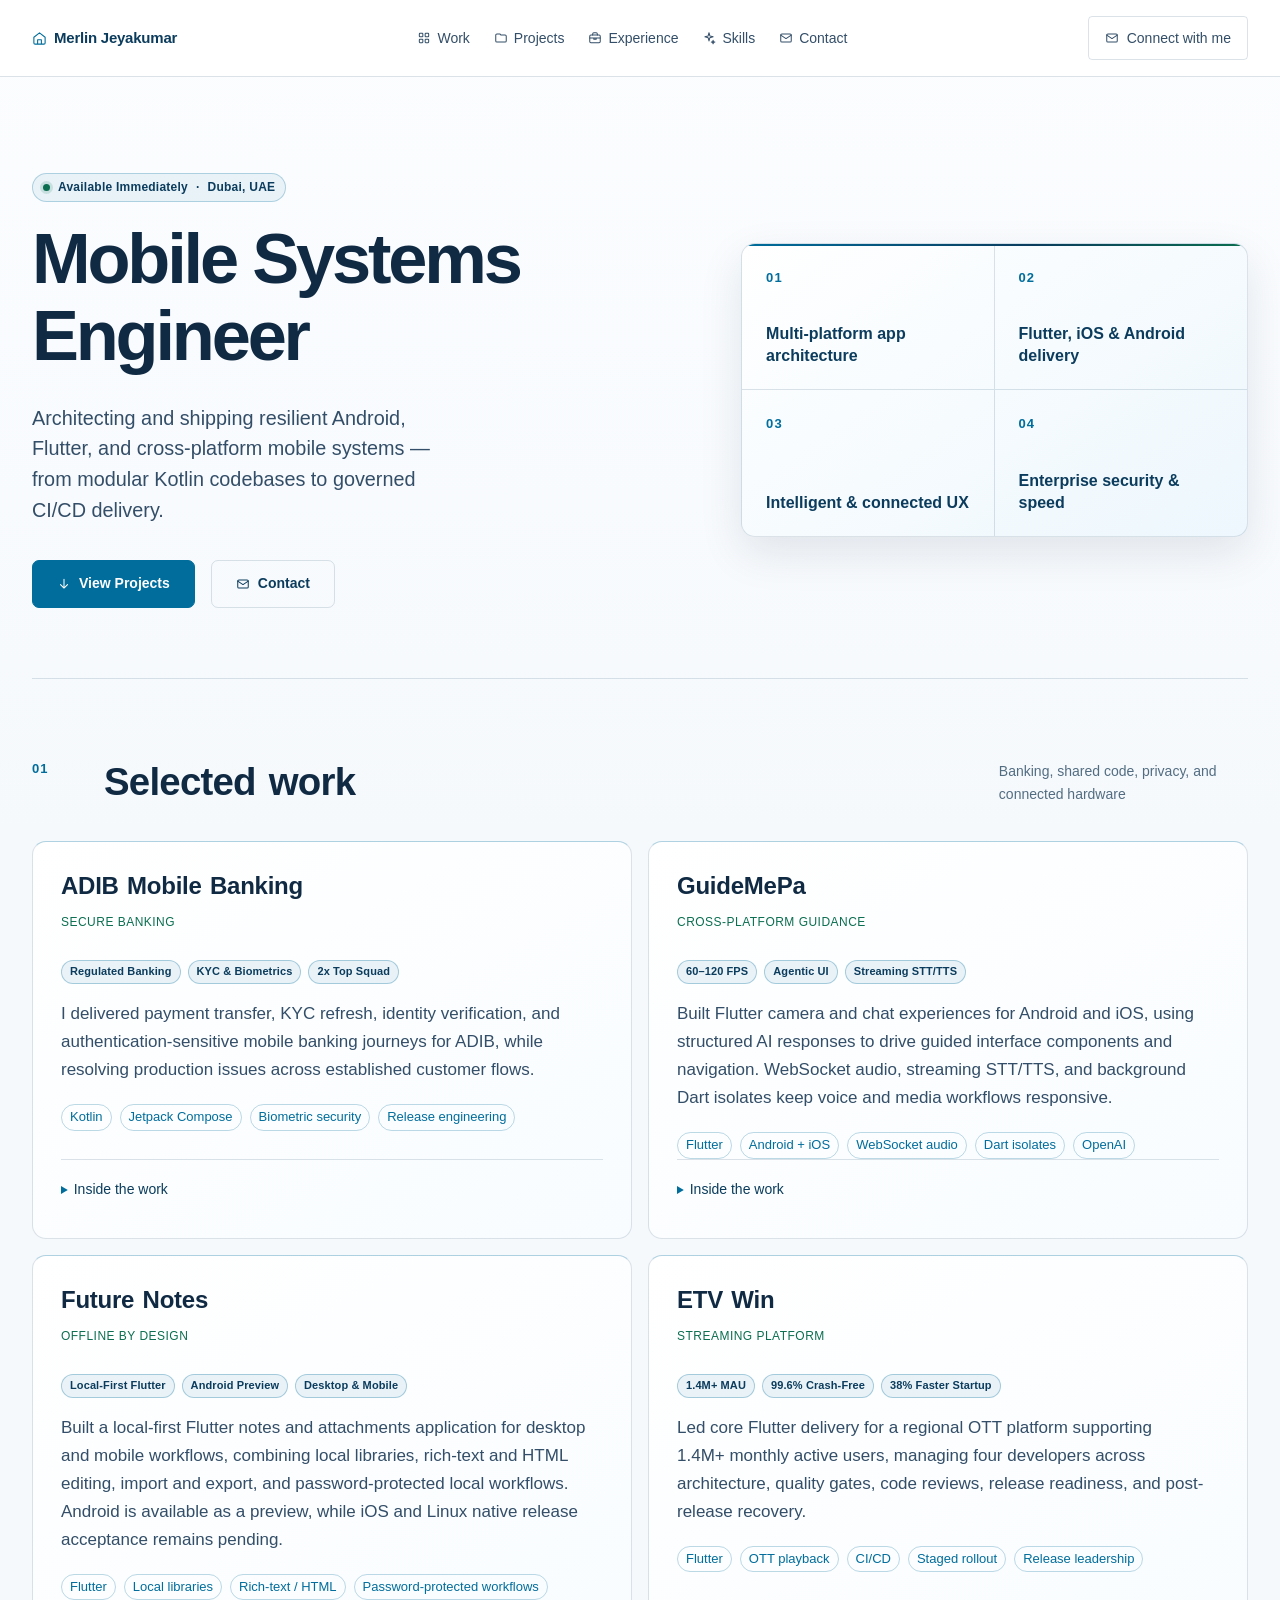
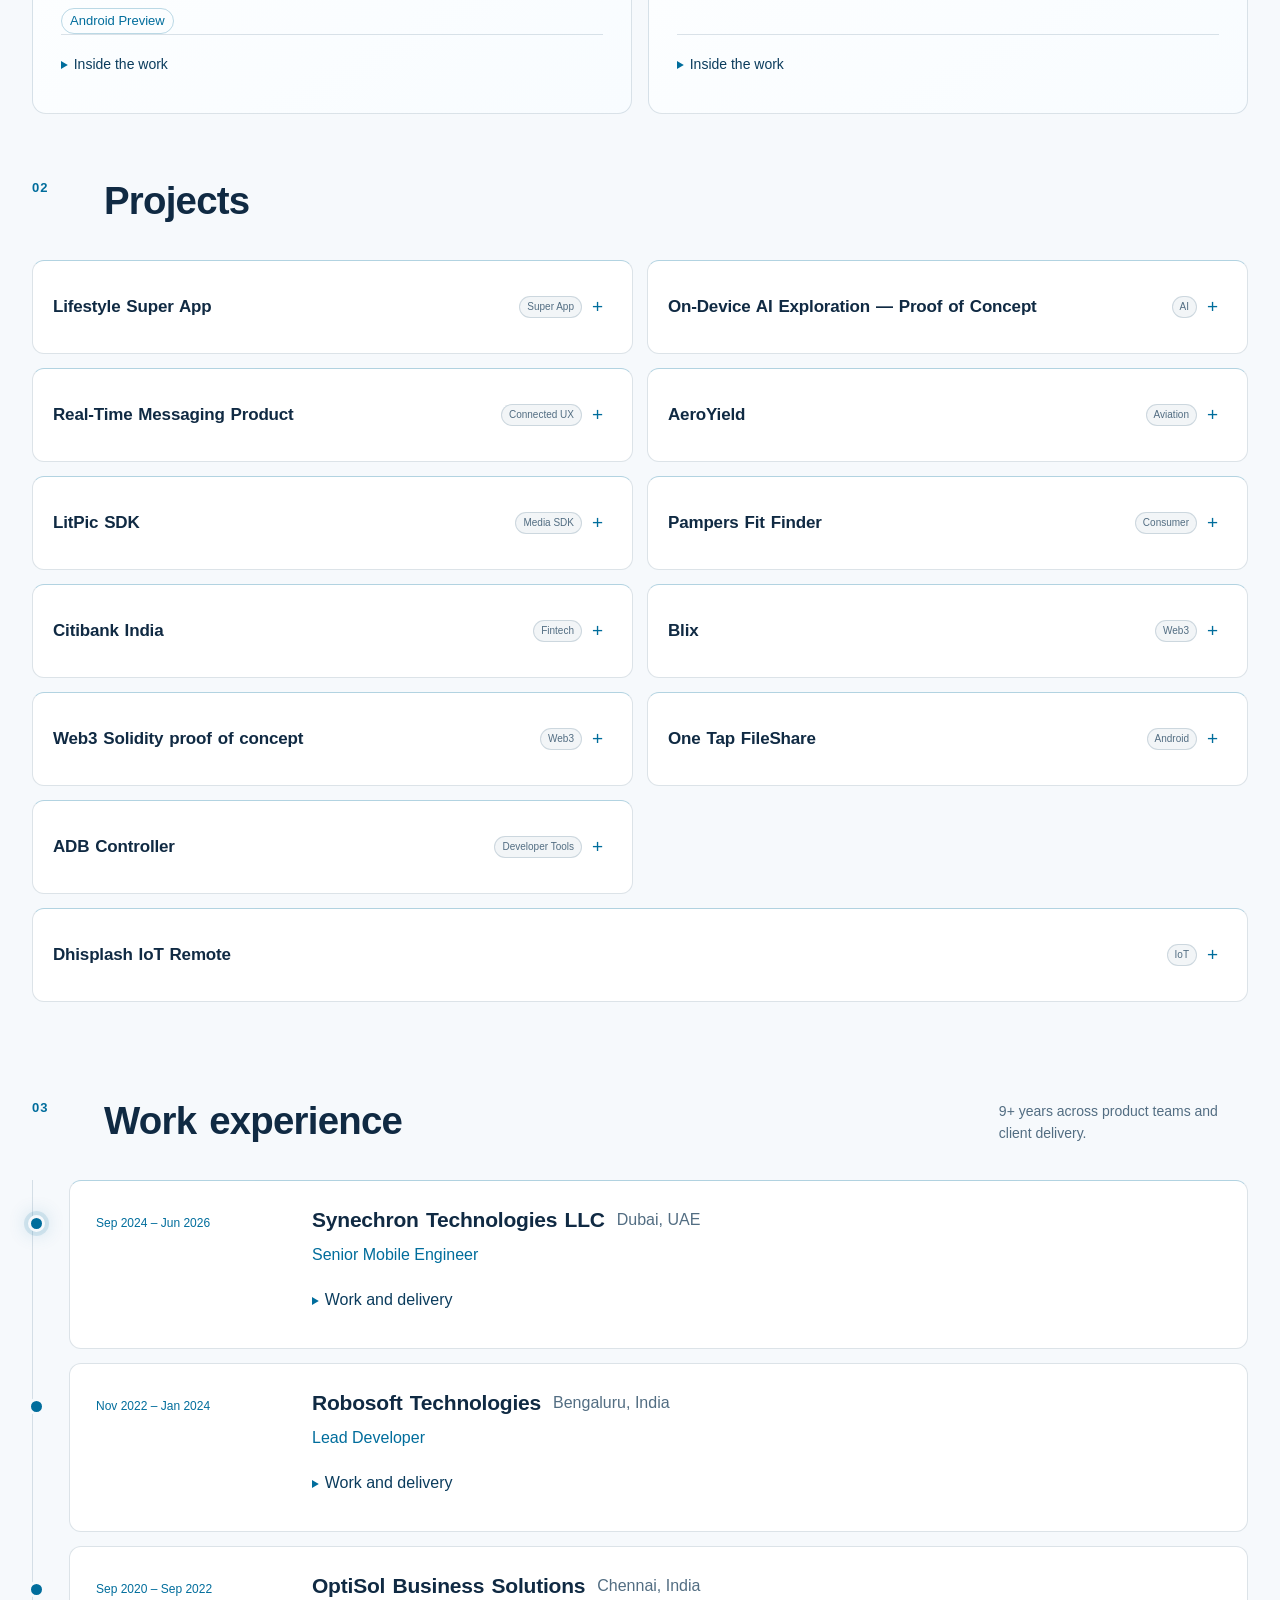
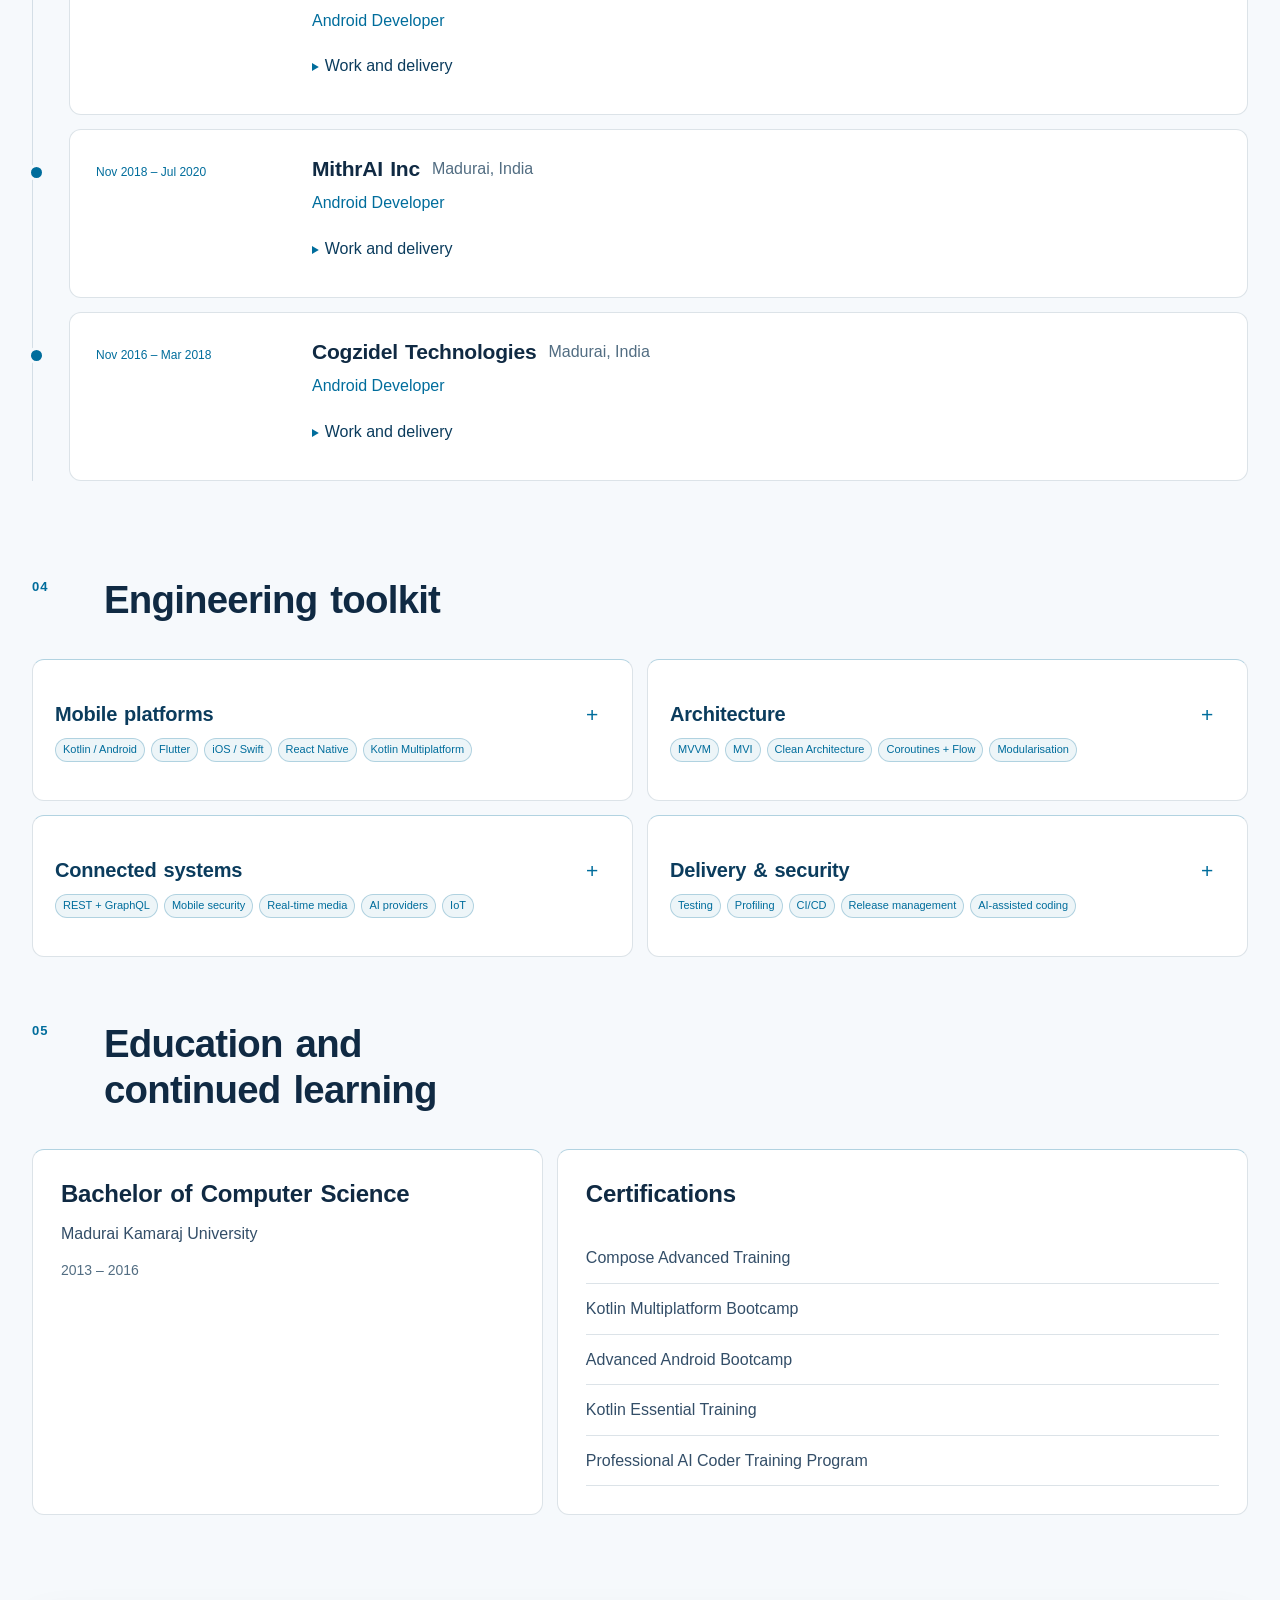
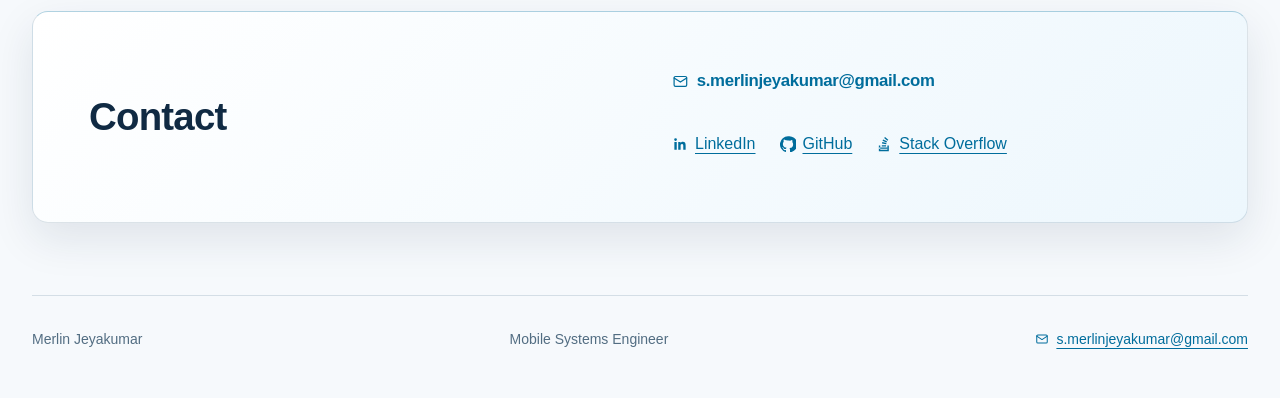
==== commit cd28b079: "content: align mobile engineering profile" ====
--- a/index.html
+++ b/index.html
@@ -4,15 +4,15 @@
   <meta charset="UTF-8">
   <meta name="viewport" content="width=device-width, initial-scale=1.0">
   <meta name="theme-color" content="#f6f9fc">
-  <meta name="description" content="Merlin Jeyakumar is a Mobile Systems Engineer in Dubai, UAE, with around 10 years delivering Flutter, Android, and iOS systems for modular products, AI-assisted voice experiences, regulated banking and payments, and reliable releases.">
+  <meta name="description" content="Merlin Jeyakumar is a Mobile Systems Engineer in Dubai, UAE, with 9+ years architecting resilient Android, Flutter, and cross-platform mobile systems through modular Kotlin codebases and governed CI/CD delivery.">
   <meta name="author" content="Merlin Jeyakumar">
   <meta property="og:type" content="profile">
   <meta property="og:title" content="Merlin Jeyakumar — Mobile Systems Engineer | Flutter, Android &amp; iOS | UAE">
-  <meta property="og:description" content="Merlin Jeyakumar is a Mobile Systems Engineer in Dubai, UAE, with around 10 years delivering Flutter, Android, and iOS systems for modular products, AI-assisted voice experiences, regulated banking and payments, and reliable releases.">
+  <meta property="og:description" content="Merlin Jeyakumar is a Mobile Systems Engineer in Dubai, UAE, with 9+ years architecting resilient Android, Flutter, and cross-platform mobile systems through modular Kotlin codebases and governed CI/CD delivery.">
   <meta property="og:url" content="https://www.jeyk.dev">
   <meta name="twitter:card" content="summary">
   <meta name="twitter:title" content="Merlin Jeyakumar — Mobile Systems Engineer | Flutter, Android &amp; iOS | UAE">
-  <meta name="twitter:description" content="Merlin Jeyakumar is a Mobile Systems Engineer in Dubai, UAE, with around 10 years delivering Flutter, Android, and iOS systems for modular products, AI-assisted voice experiences, regulated banking and payments, and reliable releases.">
+  <meta name="twitter:description" content="Merlin Jeyakumar is a Mobile Systems Engineer in Dubai, UAE, with 9+ years architecting resilient Android, Flutter, and cross-platform mobile systems through modular Kotlin codebases and governed CI/CD delivery.">
   <link rel="canonical" href="https://www.jeyk.dev">
   <link rel="icon" type="image/svg+xml" href="/assets/favicon.svg">
   <title>Merlin Jeyakumar — Mobile Systems Engineer | Flutter, Android &amp; iOS | UAE</title>
@@ -65,7 +65,7 @@
       <div class="hero-copy" data-reveal>
         <p class="availability-badge"><span class="availability-dot" aria-hidden="true"></span>Available Immediately <span aria-hidden="true">·</span> Dubai, UAE</p>
         <h1 id="hero-title">Mobile Systems Engineer</h1>
-        <p class="lead" data-copy="hero">With around 10 years of multi-platform mobile systems delivery, I build Flutter, Android, and iOS products with modular architecture, AI-assisted voice experiences, regulated banking and payments, and reliable release engineering.</p>
+        <p class="lead" data-copy="hero">Architecting and shipping resilient Android, Flutter, and cross-platform mobile systems — from modular Kotlin codebases to governed CI/CD delivery.</p>
         <div class="hero-actions"><a class="button primary" href="#systems"><svg class="link-icon" aria-hidden="true" focusable="false"><use href="#icon-arrow-down"/></svg><span>View Projects</span></a><a class="button quiet" href="#contact"><svg class="link-icon" aria-hidden="true" focusable="false"><use href="#icon-mail"/></svg><span>Contact</span></a></div>
       </div>
       <aside class="hero-rail" aria-label="Professional focus" data-reveal>
@@ -101,10 +101,10 @@
         <article class="story" id="future-notes" data-reveal>
           <div class="story-heading"><h3>Future Notes</h3><span class="project-kind">Offline by design</span></div>
           <div class="story-body">
-            <ul class="impact-metrics" aria-label="Future Notes impact metrics"><li>AES-256 Offline</li><li>Background Isolates</li><li>App Store Live</li></ul>
-            <p data-copy="notes">Built and released a local-first Flutter note and media app on the App Store, separating UI state, encryption, and storage services. AES-256 protects content on-device, while isolated background file work keeps imports, deletions, and encrypted-media previews responsive.</p>
-            <ul class="tags" aria-label="Future Notes technologies"><li>Flutter</li><li>AES-256</li><li>Offline storage</li><li>Background file work</li><li>App Store release</li></ul>
-            <details class="story-details"><summary>Inside the work</summary><div class="detail-body"><p data-copy="notesDetail">I resolved encrypted-media preview and background-file operation issues on Android, then verified the fixes through regression and physical-device testing that covered interruptions, progress, cancellation, and privacy-preserving notification content.</p><a class="source-link" href="https://github.com/merlinJeyakumar/future-notes"><svg class="link-icon" aria-hidden="true" focusable="false"><use href="#icon-code"/></svg><span>View source</span></a></div></details>
+            <ul class="impact-metrics" aria-label="Future Notes status"><li>Local-First Flutter</li><li>Android Preview</li><li>Desktop &amp; Mobile</li></ul>
+            <p data-copy="notes">Built a local-first Flutter notes and attachments application for desktop and mobile workflows, combining local libraries, rich-text and HTML editing, import and export, and password-protected local workflows. Android is available as a preview, while iOS and Linux native release acceptance remains pending.</p>
+            <ul class="tags" aria-label="Future Notes technologies"><li>Flutter</li><li>Local libraries</li><li>Rich-text / HTML</li><li>Password-protected workflows</li><li>Android Preview</li></ul>
+            <details class="story-details"><summary>Inside the work</summary><div class="detail-body"><p data-copy="notesDetail">On Android, I resolved encrypted-media preview and background-file operation issues, then carried out regression and physical-device checks covering interruptions, progress, cancellation, and privacy-preserving notification content. Future Notes remains an Android Preview rather than a production store release.</p><a class="source-link" href="https://github.com/merlinJeyakumar/future-notes"><svg class="link-icon" aria-hidden="true" focusable="false"><use href="#icon-code"/></svg><span>View source</span></a></div></details>
           </div>
         </article>
         <article class="story" id="etv-win" data-reveal>
@@ -124,7 +124,7 @@
       <div class="project-index" data-reveal>
         <details class="project-item"><summary><span class="project-name">Lifestyle Super App</span><span class="project-domain">Super App</span></summary><div class="detail-body"><p data-copy="lifestyle">Built a modular Flutter super app spanning Payments, Rewards, Marketplace, KYC, Support, and AI journaling. The domains were kept separate so six teams could work and release independently, while corporate sign-in, biometric and two-step verification, and tiered KYC supported wallet journeys.</p></div></details>
         <details class="project-item"><summary><span class="project-name">On-Device AI Exploration — Proof of Concept</span><span class="project-domain">AI</span></summary><div class="detail-body"><p data-copy="onDeviceAi">Evaluated Android Gemma models through MediaPipe GenAI and explored Core ML for iOS chat assistance and speech-to-text use cases. Kept local-inference exploration separate from cloud-based AI integrations.</p></div></details>
-        <details class="project-item"><summary><span class="project-name">HowzIt Messenger</span><span class="project-domain">Connected UX</span></summary><div class="detail-body"><p data-copy="howzit">Built real-time Android messaging and voice/video features with offline and background processing, REST APIs, Firebase Cloud Messaging, push notifications, and connected-device workflows.</p></div></details>
+        <details class="project-item"><summary><span class="project-name">Real-Time Messaging Product</span><span class="project-domain">Connected UX</span></summary><div class="detail-body"><p data-copy="real-time-messaging">Built real-time Android messaging and voice/video features with offline and background processing, REST APIs, Firebase Cloud Messaging, push notifications, and connected-device workflows.</p></div></details>
         <details class="project-item"><summary><span class="project-name">AeroYield</span><span class="project-domain">Aviation</span></summary><div class="detail-body"><p data-copy="aero">The integration of field sensors and aerial inspections into a single mobile workflow is made possible by the shared Kotlin core, which connects soil readings, drone telemetry, thermal imagery, and irrigation controls across Android and iOS.</p><p data-copy="aeroDetail">I combined drone telemetry and field-sensor data into a shared mobile core that can be used for aerial inspections and irrigation controls.</p></div></details>
         <details class="project-item"><summary><span class="project-name">LitPic SDK</span><span class="project-domain">Media SDK</span></summary><div class="detail-body"><p data-copy="litpic">Integrated Java and Kotlin modules to enable media processing, bridge debugging, and release support for React Native, as well as camera and video capabilities.</p><p>Camera2, OpenGL, FFmpeg, MediaMuxer, ExoPlayer, and WebRTC.</p></div></details>
         <details class="project-item"><summary><span class="project-name">Pampers Fit Finder</span><span class="project-domain">Consumer</span></summary><div class="detail-body"><p data-copy="pampers">I used GraphQL functionality, integrated camera scanning and image-processing flows with ML Kit, and provided support for unit, user interface (UI), and regression tests.</p></div></details>
@@ -138,20 +138,20 @@
     </section>
 
     <section class="section" id="work" aria-labelledby="career-title">
-      <div class="section-heading" data-reveal><span class="section-number" aria-hidden="true">03</span><div class="section-title"><h2 id="career-title">Work experience</h2><p>Almost 10 years of experience working on both product teams and client projects.</p></div></div>
+      <div class="section-heading" data-reveal><span class="section-number" aria-hidden="true">03</span><div class="section-title"><h2 id="career-title">Work experience</h2><p>9+ years across product teams and client delivery.</p></div></div>
       <div class="timeline" data-reveal>
-        <article class="role role-current"><div class="role-date">Sep 2024 – Jun 2026</div><div class="role-main"><div class="employer-line"><h3>Synechron Technologies LLC</h3><span class="workplace">Dubai, UAE</span></div><p class="role-title">Lead Developer</p><details><summary>Work and delivery</summary><div class="detail-body"><p data-copy="synechron">Delivered payment transfer, KYC refresh, identity verification, and authentication-sensitive banking journeys for ADIB, while coordinating regulated releases and resolving production issues across established customer flows.</p><p>Supported Compose migration, modularisation, CI/CD, rollback preparation, code reviews, and cross-functional delivery with product, UI/UX, backend, QA, cybersecurity, release, and client teams.</p></div></details></div></article>
-        <article class="role"><div class="role-date">Nov 2022 – Jan 2024</div><div class="role-main"><div class="employer-line"><h3>Robosoft Technologies</h3><span class="workplace">Bengaluru, India</span></div><p class="role-title">Mobile Technical Lead</p><details><summary>Work and delivery</summary><div class="detail-body"><p data-copy="robosoft">Managed core Flutter and native mobile delivery for ETV Win, coordinating four developers across architecture, sprint planning, code reviews, quality gates, release readiness, and post-release recovery with product, backend, and QA teams.</p><p>Projects: ETV Win OTT Streaming Platform and Blix NFT Marketplace</p></div></details></div></article>
-        <article class="role"><div class="role-date">Sep 2020 – Sep 2022</div><div class="role-main"><div class="employer-line"><h3>OptiSol Business Solutions</h3><span class="workplace">Chennai, India</span></div><p class="role-title">Mobile App Developer</p><details><summary>Work and delivery</summary><div class="detail-body"><p data-copy="optisol">Managed three reporting developers while delivering consumer and banking features, reusable integrations, camera and real-time media capabilities, React Native bridges, security hardening, QA readiness, and production fixes.</p></div></details></div></article>
-        <article class="role"><div class="role-date">Nov 2018 – Jul 2020</div><div class="role-main"><div class="employer-line"><h3>MithrAI Inc</h3><span class="workplace">Madurai, India</span></div><p class="role-title">Mobile App Developer</p><details><summary>Work and delivery</summary><div class="detail-body"><p data-copy="mithrai">Built AI-assisted communication, voice and video, real-time messaging, offline/background processing, REST API, Firebase Cloud Messaging, push notification, and connected-device workflows.</p></div></details></div></article>
-        <article class="role"><div class="role-date">Nov 2016 – Mar 2018</div><div class="role-main"><div class="employer-line"><h3>Cogzidel Technologies</h3><span class="workplace">Madurai, India</span></div><p class="role-title">Mobile App Developer</p><details><summary>Work and delivery</summary><div class="detail-body"><p data-copy="cogzidel">Delivered Firebase-backed mobile products, Google Play releases, offline synchronisation improvements, customer-issue resolution, and maintainable Android delivery.</p></div></details></div></article>
+        <article class="role role-current"><div class="role-date">Sep 2024 – Jun 2026</div><div class="role-main"><div class="employer-line"><h3>Synechron Technologies LLC</h3><span class="workplace">Dubai, UAE</span></div><p class="role-title">Senior Mobile Engineer</p><details><summary>Work and delivery</summary><div class="detail-body"><p data-copy="synechron">Delivered payment transfer, KYC refresh, identity verification, and authentication-sensitive banking journeys for ADIB, while coordinating regulated releases and resolving production issues across established customer flows.</p><p>Supported Compose migration, modularisation, CI/CD, rollback preparation, code reviews, and cross-functional delivery with product, UI/UX, backend, QA, cybersecurity, release, and client teams.</p></div></details></div></article>
+        <article class="role"><div class="role-date">Nov 2022 – Jan 2024</div><div class="role-main"><div class="employer-line"><h3>Robosoft Technologies</h3><span class="workplace">Bengaluru, India</span></div><p class="role-title">Lead Developer</p><details><summary>Work and delivery</summary><div class="detail-body"><p data-copy="robosoft">Managed core Flutter and native mobile delivery for ETV Win, coordinating four developers across architecture, sprint planning, code reviews, quality gates, release readiness, and post-release recovery with product, backend, and QA teams.</p><p>Projects: ETV Win OTT Streaming Platform and Blix NFT Marketplace</p></div></details></div></article>
+        <article class="role"><div class="role-date">Sep 2020 – Sep 2022</div><div class="role-main"><div class="employer-line"><h3>OptiSol Business Solutions</h3><span class="workplace">Chennai, India</span></div><p class="role-title">Android Developer</p><details><summary>Work and delivery</summary><div class="detail-body"><p data-copy="optisol">Managed three reporting developers while delivering consumer and banking features, reusable integrations, camera and real-time media capabilities, React Native bridges, security hardening, QA readiness, and production fixes.</p></div></details></div></article>
+        <article class="role"><div class="role-date">Nov 2018 – Jul 2020</div><div class="role-main"><div class="employer-line"><h3>MithrAI Inc</h3><span class="workplace">Madurai, India</span></div><p class="role-title">Android Developer</p><details><summary>Work and delivery</summary><div class="detail-body"><p data-copy="mithrai">Built AI-assisted communication, voice and video, real-time messaging, offline/background processing, REST API, Firebase Cloud Messaging, push notification, and connected-device workflows.</p></div></details></div></article>
+        <article class="role"><div class="role-date">Nov 2016 – Mar 2018</div><div class="role-main"><div class="employer-line"><h3>Cogzidel Technologies</h3><span class="workplace">Madurai, India</span></div><p class="role-title">Android Developer</p><details><summary>Work and delivery</summary><div class="detail-body"><p data-copy="cogzidel">Delivered Firebase-backed mobile products, Google Play releases, offline synchronisation improvements, customer-issue resolution, and maintainable Android delivery.</p></div></details></div></article>
       </div>
     </section>
 
     <section class="section" id="skills" aria-labelledby="skills-title">
       <div class="section-heading" data-reveal><span class="section-number" aria-hidden="true">04</span><div class="section-title"><h2 id="skills-title">Engineering toolkit</h2></div></div>
       <div class="toolkit" id="stack" data-reveal>
-        <details class="toolkit-row"><summary><span class="toolkit-name">Mobile platforms</span><span class="toolkit-terms skill-pills" aria-label="Mobile platform skills"><span class="skill-pill">Kotlin / Android</span><span class="skill-pill">Flutter</span><span class="skill-pill">iOS / Swift</span><span class="skill-pill">React Native</span><span class="skill-pill">Kotlin Multiplatform</span></span></summary><div class="detail-body"><p data-copy="platforms">Native Android is my primary platform. I build Flutter applications for Android and iOS, including App Store release work, use React Native where native bridges are needed, and apply Kotlin Multiplatform for suitable shared mobile logic.</p><p>Dart, React Native bridge, Swift, SwiftUI, UIKit, Android Studio, and Xcode.</p></div></details>
+        <details class="toolkit-row"><summary><span class="toolkit-name">Mobile platforms</span><span class="toolkit-terms skill-pills" aria-label="Mobile platform skills"><span class="skill-pill">Kotlin / Android</span><span class="skill-pill">Flutter</span><span class="skill-pill">iOS / Swift</span><span class="skill-pill">React Native</span><span class="skill-pill">Kotlin Multiplatform</span></span></summary><div class="detail-body"><p data-copy="platforms">Native Android is my primary platform. I build Flutter applications for Android and iOS preview work, use React Native where native bridges are needed, and explore Kotlin Multiplatform for suitable shared mobile logic.</p><p>Dart, React Native bridge work, Swift, SwiftUI, UIKit, Android Studio, and Xcode.</p></div></details>
         <details class="toolkit-row"><summary><span class="toolkit-name">Architecture</span><span class="toolkit-terms skill-pills" aria-label="Architecture skills"><span class="skill-pill">MVVM</span><span class="skill-pill">MVI</span><span class="skill-pill">Clean Architecture</span><span class="skill-pill">Coroutines + Flow</span><span class="skill-pill">Modularisation</span></span></summary><div class="detail-body"><p data-copy="architecture">I refactor established codebases, break down reusable business logic, and guide implementation choices through code reviews and technical discussions.</p><p>Hilt/Dagger, Room, SQLite, shared business logic, Kotlin Spring Boot, and code refactoring.</p></div></details>
         <details class="toolkit-row"><summary><span class="toolkit-name">Connected systems</span><span class="toolkit-terms skill-pills" aria-label="Connected systems skills"><span class="skill-pill">REST + GraphQL</span><span class="skill-pill">Mobile security</span><span class="skill-pill">Real-time media</span><span class="skill-pill">AI providers</span><span class="skill-pill">IoT</span></span></summary><div class="detail-body"><p data-copy="integrations">I integrate mobile experiences with banking services, real-time communication, AI providers, wallets, and connected hardware.</p><p>OAuth, SSL pinning, Android KeyStore, AES encryption, biometrics, AppDome, DexGuard, WebRTC, and Web3.</p></div></details>
         <details class="toolkit-row"><summary><span class="toolkit-name">Delivery &amp; security</span><span class="toolkit-terms skill-pills" aria-label="Delivery and security skills"><span class="skill-pill">Testing</span><span class="skill-pill">Profiling</span><span class="skill-pill">CI/CD</span><span class="skill-pill">Release management</span><span class="skill-pill">AI-assisted coding</span></span></summary><div class="detail-body"><p data-copy="delivery">Using AI-assisted tools with code review, I follow features through testing, profiling, release validation, production investigation, hotfixes, and rollback support.</p><p>JUnit, Mockito, Espresso, Kakao, regression testing, Gradle, Bazel, Fastlane, GitHub CI, Play Console, feature flags, and trunk-based development.</p></div></details>
